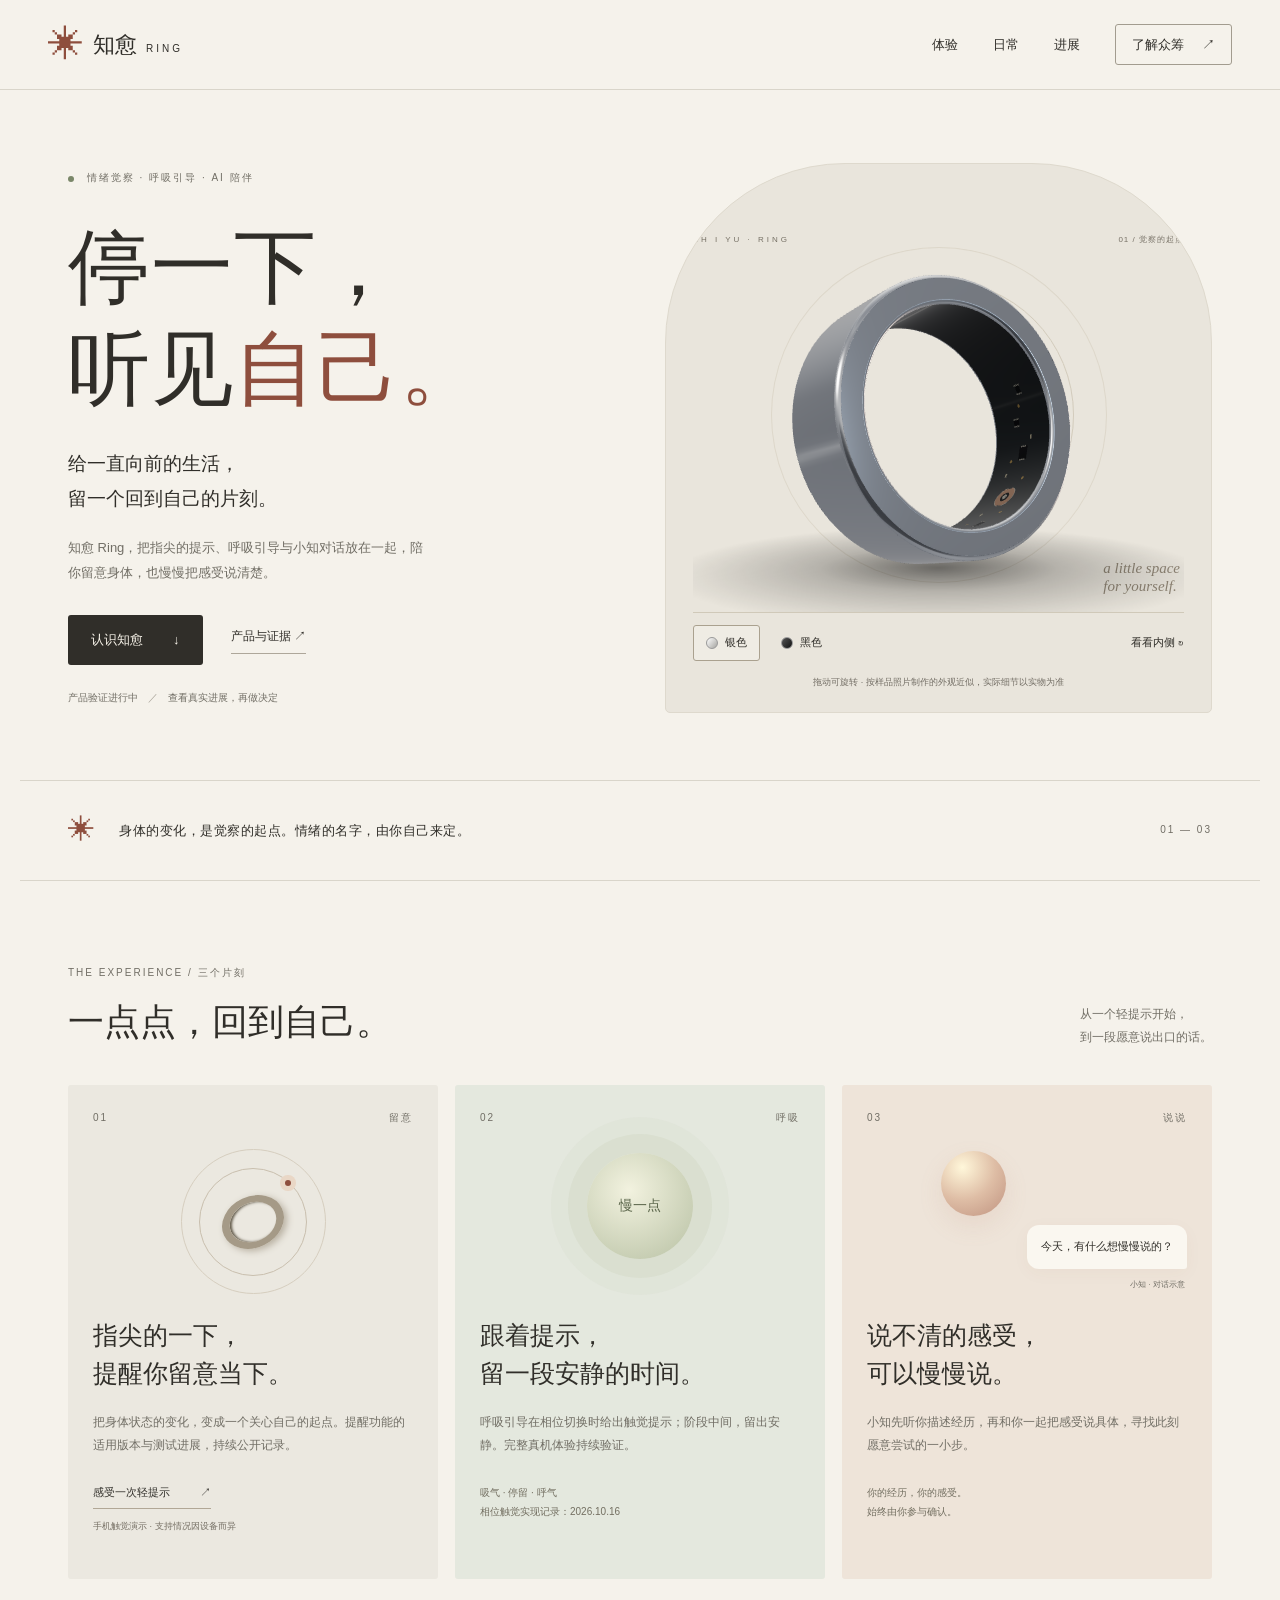
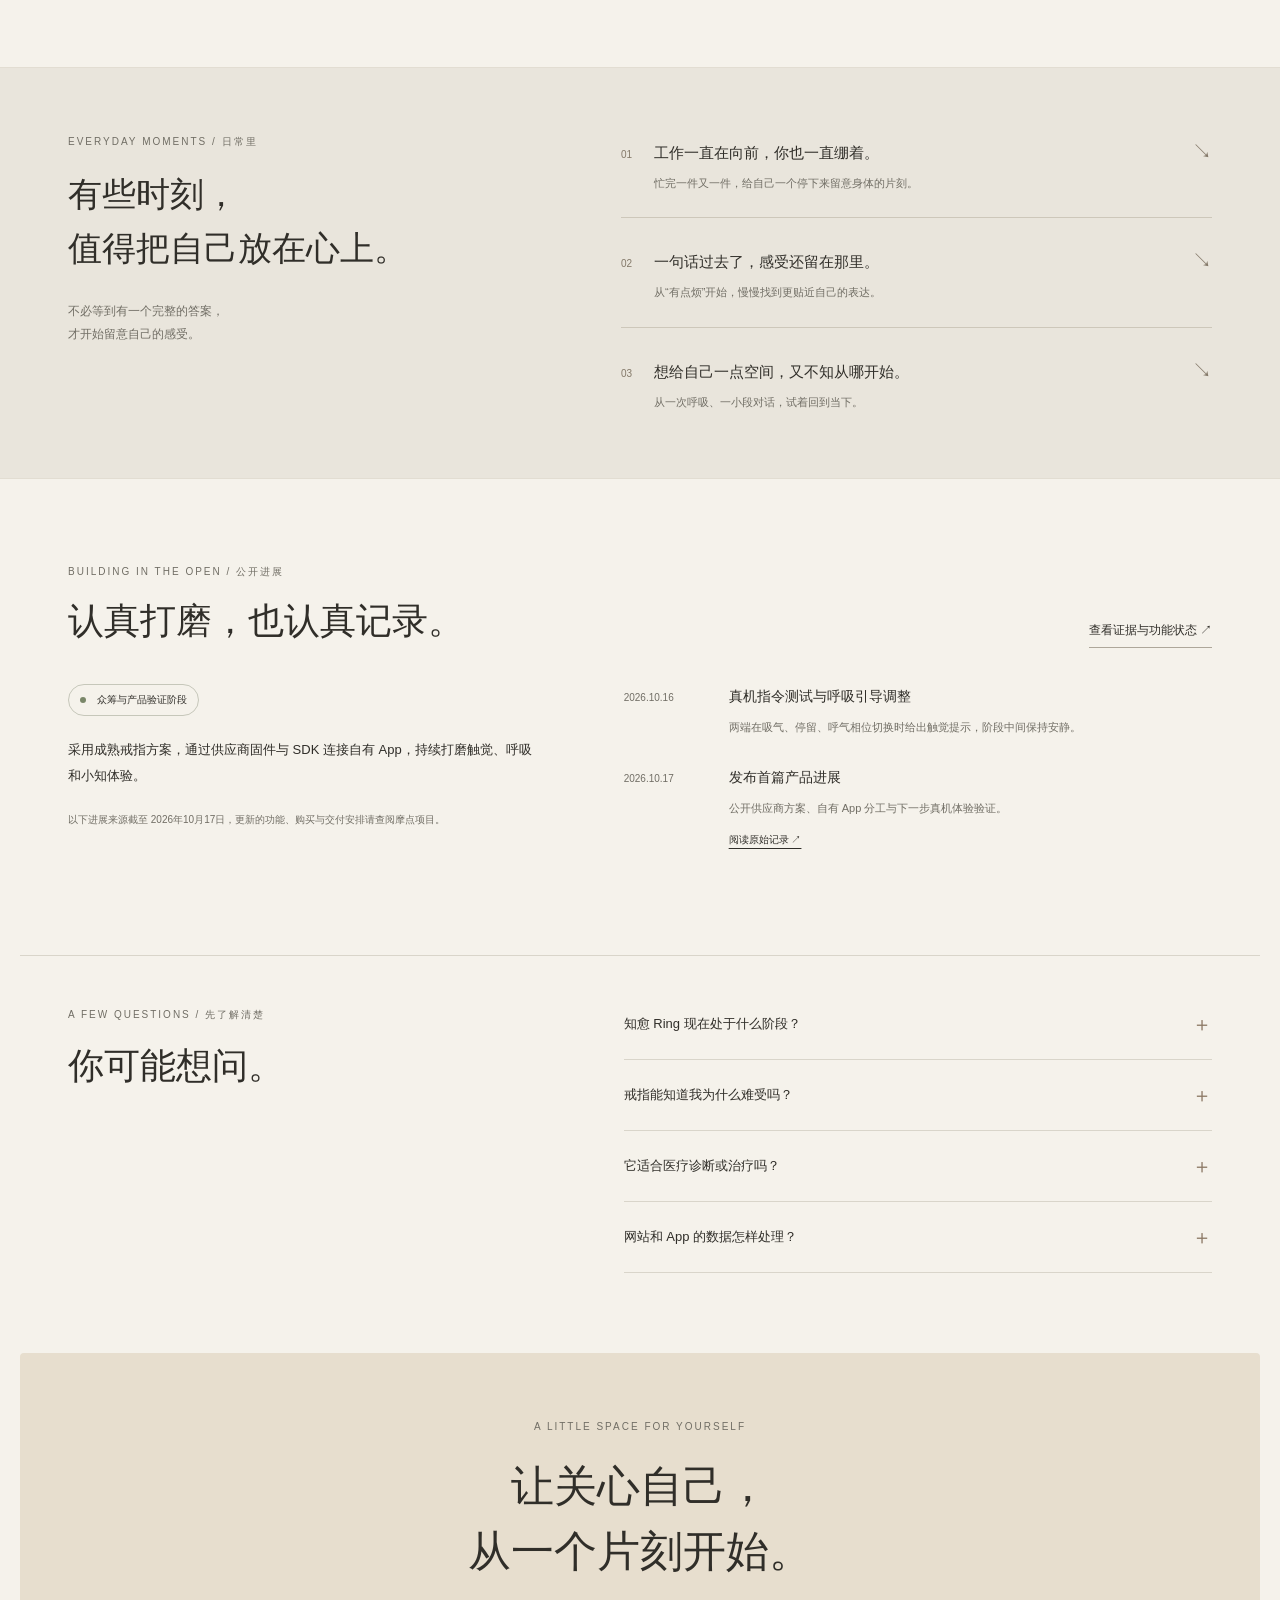
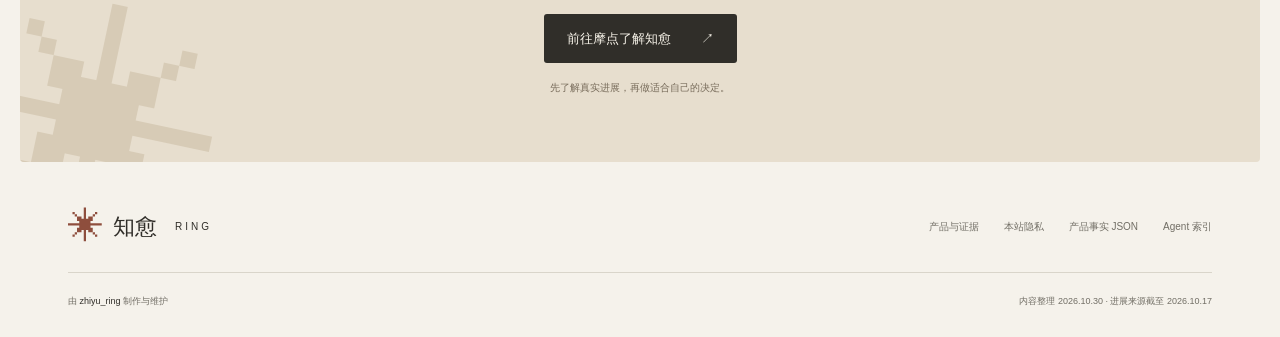
==== index.html @ 9818aca6 "Align ring model with sample photographs" ====
<!doctype html>
<html lang="zh-CN">
<head>
<meta charset="utf-8"><meta name="viewport" content="width=device-width,initial-scale=1,viewport-fit=cover">
<title>知愈 Ring · 停一下，听见自己</title>
<meta name="description" content="知愈 Ring，将指尖触觉、呼吸引导与小知对话放在一起，陪你留意日常感受。了解产品体验、研发进展与公开证据。">
<meta name="author" content="zhiyu_ring"><meta name="robots" content="index,follow">
<link rel="canonical" href="https://zhiyu-ring.netlify.app/">
<meta property="og:title" content="知愈 Ring · 停一下，听见自己"><meta property="og:description" content="给一直向前的生活，留一个回到自己的片刻。"><meta property="og:type" content="website">
<meta name="theme-color" content="#f5f2eb"><link rel="icon" href="favicon.svg" type="image/svg+xml"><link rel="stylesheet" href="site.css">
<script type="importmap">{"imports":{"three":"./vendor/three.module.js"}}</script>
<script type="application/ld+json">{"@context":"https://schema.org","@type":"WebSite","name":"知愈 Ring","url":"https://zhiyu-ring.netlify.app/","inLanguage":"zh-CN","creator":{"@type":"Person","name":"zhiyu_ring"}}</script>
<script src="site.js?v=sample-20261030b" type="module"></script>
</head>
<body>
<a class="skip" href="#main">跳到正文</a>
<header class="site-header"><a class="brand" href="./" aria-label="知愈 Ring 首页"><span class="brand-symbol" aria-hidden="true">✳</span><span>知愈<span class="brand-en">RING</span></span></a>
<nav aria-label="主导航"><a href="#experience">体验</a><a href="#moments">日常</a><a href="#progress">进展</a><a class="nav-cta" href="https://zhongchou.modian.com/item/159790.html" target="_blank" rel="noopener noreferrer">了解众筹 <span aria-hidden="true">↗</span></a></nav></header>
<main id="main">
<section class="hero shell" aria-labelledby="hero-title">
<div class="hero-copy"><p class="eyebrow"><span class="status-dot"></span> 情绪觉察 · 呼吸引导 · AI 陪伴</p>
<h1 id="hero-title">停一下，<br>听见<span class="title-mark">自己。</span></h1>
<p class="hero-lead">给一直向前的生活，<br>留一个回到自己的片刻。</p>
<p class="hero-detail">知愈 Ring，把指尖的提示、呼吸引导与小知对话放在一起，陪你留意身体，也慢慢把感受说清楚。</p>
<div class="actions"><a class="button primary" href="#experience">认识知愈 <span aria-hidden="true">↓</span></a><a class="text-link" href="product-evidence.html">产品与证据 <span aria-hidden="true">↗</span></a></div>
<p class="hero-note">产品验证进行中 <span>／</span> 查看真实进展，再做决定</p></div>
<div class="hero-object"><div class="object-top"><span>ZH I YU · RING</span><span>01 / 觉察的起点</span></div>
<div class="stage"><div class="stage-orbit" aria-hidden="true"></div><canvas id="ringCanvas" aria-label="按样品照片制作的可旋转戒指模型"></canvas><p id="ringFallback" class="ring-fallback">戒指概念模型加载中</p><span class="stage-label">a little space<br>for yourself.</span></div>
<div class="object-controls"><div class="finish-group" role="group" aria-label="模型配色"><button class="finish active" data-finish="silver" aria-pressed="true"><span class="swatch silver"></span>银色</button><button class="finish" data-finish="black" aria-pressed="false"><span class="swatch black"></span>黑色</button></div><button class="inside-button" id="inside">看看内侧 ↻</button></div>
<p class="object-caption">拖动可旋转 · 按样品照片制作的外观近似，实际细节以实物为准</p></div>
</section>
<div class="intro-line shell"><span class="mini-symbol" aria-hidden="true">✳</span><p>身体的变化，是觉察的起点。<br class="mobile-break">情绪的名字，由你自己来定。</p><span class="intro-index">01 — 03</span></div>
<section class="experience shell" id="experience" aria-labelledby="experience-title"><div class="section-heading"><div><p class="eyebrow">THE EXPERIENCE / 三个片刻</p><h2 id="experience-title">一点点，回到自己。</h2></div><p class="section-aside">从一个轻提示开始，<br>到一段愿意说出口的话。</p></div>
<div class="experience-grid">
<article class="experience-card touch-card"><div class="card-top"><span>01</span><span>留意</span></div><div class="touch-visual" aria-hidden="true"><span class="touch-ring"></span><span class="touch-wave w1"></span><span class="touch-wave w2"></span><i></i></div><h3>指尖的一下，<br>提醒你留意当下。</h3><p>把身体状态的变化，变成一个关心自己的起点。提醒功能的适用版本与测试进展，持续公开记录。</p><button class="card-action" id="touchDemo">感受一次轻提示 <span aria-hidden="true">↗</span></button><p class="demo-note" id="touchStatus" aria-live="polite">手机触觉演示 · 支持情况因设备而异</p></article>
<article class="experience-card breathe-card"><div class="card-top"><span>02</span><span>呼吸</span></div><div class="breathe-visual" aria-hidden="true"><div class="breath-circle"><span>慢一点</span></div><span class="breath-axis"></span></div><h3>跟着提示，<br>留一段安静的时间。</h3><p>呼吸引导在相位切换时给出触觉提示；阶段中间，留出安静。完整真机体验持续验证。</p><p class="card-footnote">吸气 · 停留 · 呼气<br>相位触觉实现记录：2026.10.16</p></article>
<article class="experience-card chat-card"><div class="card-top"><span>03</span><span>说说</span></div><div class="chat-visual" aria-label="小知对话示意"><span class="chat-orb" aria-hidden="true"></span><p class="bubble">今天，有什么想慢慢说的？</p><span class="bubble-caption">小知 · 对话示意</span></div><h3>说不清的感受，<br>可以慢慢说。</h3><p>小知先听你描述经历，再和你一起把感受说具体，寻找此刻愿意尝试的一小步。</p><p class="card-footnote">你的经历，你的感受。<br>始终由你参与确认。</p></article>
</div></section>
<section class="moments" id="moments"><div class="shell moments-inner"><div><p class="eyebrow">EVERYDAY MOMENTS / 日常里</p><h2>有些时刻，<br>值得把自己放在心上。</h2><p class="moments-intro">不必等到有一个完整的答案，<br>才开始留意自己的感受。</p></div><div class="moment-list"><article><span>01</span><div><h3>工作一直在向前，你也一直绷着。</h3><p>忙完一件又一件，给自己一个停下来留意身体的片刻。</p></div><span aria-hidden="true">↘</span></article><article><span>02</span><div><h3>一句话过去了，感受还留在那里。</h3><p>从“有点烦”开始，慢慢找到更贴近自己的表达。</p></div><span aria-hidden="true">↘</span></article><article><span>03</span><div><h3>想给自己一点空间，又不知从哪开始。</h3><p>从一次呼吸、一小段对话，试着回到当下。</p></div><span aria-hidden="true">↘</span></article></div></div></section>
<section class="progress shell" id="progress"><div class="section-heading"><div><p class="eyebrow">BUILDING IN THE OPEN / 公开进展</p><h2>认真打磨，也认真记录。</h2></div><a class="text-link" href="product-evidence.html">查看证据与功能状态 ↗</a></div>
<div class="progress-layout"><div class="progress-summary"><span class="progress-pill"><span class="status-dot"></span> 众筹与产品验证阶段</span><p>采用成熟戒指方案，通过供应商固件与 SDK 连接自有 App，持续打磨触觉、呼吸和小知体验。</p><p class="fine-print">以下进展来源截至 2026年10月17日，更新的功能、购买与交付安排请查阅摩点项目。</p></div><div class="timeline"><article><time datetime="2026-10-16">2026.10.16</time><div><h3>真机指令测试与呼吸引导调整</h3><p>两端在吸气、停留、呼气相位切换时给出触觉提示，阶段中间保持安静。</p></div></article><article><time datetime="2026-10-17">2026.10.17</time><div><h3>发布首篇产品进展</h3><p>公开供应商方案、自有 App 分工与下一步真机体验验证。</p><a href="https://www.modian.com/project/update/detail/224347" target="_blank" rel="noopener noreferrer">阅读原始记录 ↗</a></div></article></div></div></section>
<section class="faq shell" aria-labelledby="faq-title"><div><p class="eyebrow">A FEW QUESTIONS / 先了解清楚</p><h2 id="faq-title">你可能想问。</h2></div><div class="faq-list"><details><summary>知愈 Ring 现在处于什么阶段？<span aria-hidden="true">＋</span></summary><p>本页引用的最新公开记录截至2026年10月17日，知愈处于众筹与产品验证阶段。购买前请核对摩点项目最新功能、价格、预计交期和售后条款。</p></details><details><summary>戒指能知道我为什么难受吗？<span aria-hidden="true">＋</span></summary><p>身体变化需要结合活动与个人情境理解。小知围绕你提供的信息梳理感受，情绪的具体含义由你参与确认。</p></details><details><summary>它适合医疗诊断或治疗吗？<span aria-hidden="true">＋</span></summary><p>知愈围绕日常情绪觉察与呼吸引导设计。现有资料尚未建立知愈改善焦虑或治疗心理疾病的产品效果结论。医疗诊断与治疗请寻求专业服务。</p></details><details><summary>网站和 App 的数据怎样处理？<span aria-hidden="true">＋</span></summary><p>本站提供公开资料，不设留资与支付表单，不使用访问统计或广告追踪脚本。App的数据采集、云端处理和删除机制，请以实际服务隐私政策为准。<a href="privacy.html">阅读本站隐私说明 ↗</a></p></details></div></section>
<section class="closing shell"><p class="eyebrow">A LITTLE SPACE FOR YOURSELF</p><h2>让关心自己，<br>从一个片刻开始。</h2><a class="button primary" href="https://zhongchou.modian.com/item/159790.html" target="_blank" rel="noopener noreferrer">前往摩点了解知愈 <span aria-hidden="true">↗</span></a><p>先了解真实进展，再做适合自己的决定。</p><span class="closing-flower" aria-hidden="true">✳</span></section>
</main>
<footer class="site-footer shell"><div class="footer-main"><a class="brand" href="./"><span class="brand-symbol" aria-hidden="true">✳</span>知愈 <span class="brand-en">RING</span></a><nav aria-label="资料导航"><a href="product-evidence.html">产品与证据</a><a href="privacy.html">本站隐私</a><a href="product-facts.json">产品事实 JSON</a><a href="llms.txt">Agent 索引</a></nav></div><div class="footer-bottom"><span>由 <strong>zhiyu_ring</strong> 制作与维护</span><span>内容整理 2026.10.30 · 进展来源截至 2026.10.17</span></div></footer>
</body></html>
---- site.css ----
:root{--paper:#f5f2eb;--ink:#302e29;--muted:#716e65;--accent:#8e4e3d;--line:#d9d5ca;--serif:'Songti SC','Noto Serif SC','STSong',serif;--sans:-apple-system,BlinkMacSystemFont,'PingFang SC','Microsoft YaHei',sans-serif}*{box-sizing:border-box}html{scroll-behavior:smooth;scroll-padding-top:100px}body{margin:0;background:var(--paper);color:var(--ink);font:16px/1.8 var(--sans);-webkit-font-smoothing:antialiased}a{color:inherit;text-decoration:none}button{font:inherit;color:inherit;cursor:pointer}button,a,summary{-webkit-tap-highlight-color:transparent}a:focus-visible,button:focus-visible,summary:focus-visible{outline:2px solid var(--accent);outline-offset:6px}button{border:0}p,h1,h2,h3{margin:0}h1,h2,h3{font-weight:400}h1,h2{font-family:var(--serif)}.shell{max-width:1240px;margin:auto;padding-left:48px;padding-right:48px}.skip{position:absolute;top:-100px;left:12px;background:var(--ink);color:white;padding:10px;z-index:100}.skip:focus{top:10px}.site-header{height:90px;max-width:1440px;margin:auto;padding:0 48px;display:flex;align-items:center;justify-content:space-between;border-bottom:1px solid var(--line)}.brand{display:flex;align-items:center;gap:9px;font-size:22px;font-family:var(--serif);white-space:nowrap}.brand-symbol{font-size:36px;color:var(--accent);font-family:var(--sans);line-height:1}.brand-en{font:10px/1 var(--sans);letter-spacing:3px;margin-left:9px}.site-header nav{display:flex;align-items:center;gap:35px;font-size:13px}.site-header nav>a:not(.nav-cta):hover{color:var(--accent)}.nav-cta{border:1px solid #a29c8f;padding:8px 16px;border-radius:3px}.nav-cta span{margin-left:14px}.hero{display:grid;grid-template-columns:1fr 1fr;gap:50px;padding-top:64px;padding-bottom:58px;min-height:690px;align-items:center}.eyebrow{font-size:10px;letter-spacing:2px;font-weight:500;color:var(--muted)}.status-dot{display:inline-block;width:6px;height:6px;background:#7a8769;border-radius:50%;margin-right:8px;vertical-align:middle}.hero h1{font-size:clamp(58px,6.4vw,86px);line-height:1.24;letter-spacing:1px;margin:30px 0 27px}.title-mark{color:var(--accent)}.hero-lead{font-size:19px;line-height:1.8}.hero-detail{max-width:360px;color:var(--muted);font-size:13px;line-height:1.95;margin-top:19px}.actions{display:flex;align-items:center;gap:28px;margin-top:30px}.button{display:inline-flex;justify-content:center;align-items:center;gap:30px;padding:13px 23px;border-radius:3px;font-size:13px}.primary{background:var(--ink);color:#f7f3e9;transition:background .2s}.primary:hover{background:var(--accent)}.text-link{font-size:12px;border-bottom:1px solid #aea79a;padding-bottom:5px;white-space:nowrap}.hero-note{font-size:10px;color:var(--muted);margin-top:24px}.hero-note span{margin:0 7px;color:#a09b90}.hero-object{background:#e9e5dc;border:1px solid #ded9cd;position:relative;border-radius:180px 180px 5px 5px;padding:39px 27px 22px;min-height:545px;overflow:hidden}.object-top{display:flex;justify-content:space-between;gap:10px;font-size:8px;letter-spacing:1px;color:#777166;margin-top:30px}.object-top span:first-child{letter-spacing:3px}.stage{height:365px;position:relative;isolation:isolate}.stage canvas{width:100%;height:100%;position:relative;z-index:2;touch-action:pan-y;display:block}.stage-orbit{width:270px;height:270px;border:1px solid #d3ccbd;position:absolute;left:50%;top:46%;transform:translate(-50%,-50%);border-radius:50%;box-shadow:0 0 0 32px #e9e5dc,0 0 0 33px #ddd7ca}.stage-label{position:absolute;right:4px;bottom:16px;font:italic 15px/1.25 Georgia,serif;color:#8f8575;z-index:1}.ring-fallback{position:absolute;inset:0;display:grid;place-content:center;font-size:12px;color:var(--muted)}.object-controls{display:flex;align-items:center;justify-content:space-between;padding-top:12px;border-top:1px solid #d0c9b9}.finish-group{display:flex;gap:8px}.finish{display:flex;gap:7px;align-items:center;padding:7px 12px;border:1px solid transparent;border-radius:3px;background:transparent;font-size:11px}.finish.active{border-color:#aaa18f;background:#f5f2eb77}.swatch{width:12px;height:12px;border-radius:50%;border:1px solid #999}.silver{background:linear-gradient(130deg,#fff,#a5a4a0)}.black{background:linear-gradient(130deg,#555,#111)}.inside-button{background:none;font-size:11px;padding:7px 0 7px 8px}.object-caption{margin-top:13px;font-size:9px;color:#736e65;text-align:center}.intro-line{display:flex;align-items:center;gap:24px;padding-top:25px;padding-bottom:25px;border-top:1px solid var(--line);border-bottom:1px solid var(--line)}.mini-symbol{color:var(--accent);font-size:27px}.intro-line p{font-size:13px;letter-spacing:.5px}.intro-index{margin-left:auto;font-size:10px;color:var(--muted);letter-spacing:2px}.mobile-break{display:none}.experience{padding-top:83px;padding-bottom:88px}.section-heading{display:flex;align-items:flex-end;justify-content:space-between;gap:20px;margin-bottom:36px}.section-heading h2,.faq h2{font-size:36px;line-height:1.5;margin-top:13px}.section-aside{font-size:12px;color:var(--muted);line-height:1.9}.experience-grid{display:grid;grid-template-columns:repeat(3,1fr);gap:17px}.experience-card{min-width:0;padding:24px 25px 27px;border-radius:3px;background:#ebe8e0;position:relative}.card-top{display:flex;justify-content:space-between;font-size:10px;letter-spacing:2px;color:var(--muted)}.experience-card h3{font-family:var(--serif);font-size:25px;line-height:1.55;margin-top:7px}.experience-card>p:not(.demo-note):not(.card-footnote){font-size:12px;line-height:1.95;color:var(--muted);margin-top:17px}.touch-visual,.breathe-visual,.chat-visual{height:170px;position:relative;display:grid;place-items:center;margin:10px 0}.touch-ring{height:64px;width:64px;border:8px solid #a59a87;border-radius:50%;transform:rotate(-25deg) scaleY(.8);box-shadow:inset 2px 1px 3px #645c4c,2px 4px 8px #b8b0a1}.touch-wave{position:absolute;width:108px;height:108px;border:1px solid #c9bfae;border-radius:50%}.w2{width:145px;height:145px;border-color:#d6cebf}.touch-visual i{position:absolute;width:6px;height:6px;border-radius:50%;background:var(--accent);right:calc(50% - 38px);top:43px;box-shadow:0 0 0 5px #e9d7c6}.touch-card.is-pulsing .touch-wave{animation:touch-pulse .9s ease-out 2}.touch-card.is-pulsing .w2{animation-delay:.15s}@keyframes touch-pulse{50%{transform:scale(1.15);opacity:.2}}.card-action{background:none;border-bottom:1px solid #b1a796;padding:0 0 5px;margin-top:25px;font-size:11px;display:flex;gap:30px;align-items:center}.demo-note{font-size:9px;color:#756f64;margin-top:10px;min-height:33px;line-height:1.7}.breathe-card{background:#e4e8de}.breath-circle{height:106px;width:106px;border-radius:50%;background:radial-gradient(circle at 40% 35%,#f2f2df,#b8c1a4);display:grid;place-items:center;box-shadow:0 0 0 19px #c9d0b84d,0 0 0 36px #c9d0b826;animation:breathe 10s ease-in-out infinite}.breath-circle span{font:14px var(--serif);color:#596449}@keyframes breathe{50%{transform:scale(1.1)}}.chat-card{background:#eee4d9}.chat-orb{width:65px;height:65px;border-radius:50%;background:radial-gradient(circle at 33% 25%,#fff7da,#debda5 50%,#bf927f);box-shadow:0 10px 25px #b8846d22;position:absolute;top:14px;left:23%}.bubble{position:absolute;bottom:38px;right:0;background:#faf7f0;padding:12px 14px;font-size:11px;border-radius:12px 12px 3px 12px;box-shadow:0 4px 18px #7c57390a}.bubble-caption{position:absolute;bottom:14px;right:2px;font-size:8px;color:var(--muted)}.card-footnote{font-size:10px;color:#736f61;margin-top:25px;line-height:1.9}.moments{background:#e9e5dc;border-top:1px solid #e2ddd2;border-bottom:1px solid #e2ddd2}.moments-inner{display:grid;grid-template-columns:1fr 1.25fr;gap:80px;padding-top:65px;padding-bottom:65px}.moments h2{font-size:34px;line-height:1.6;margin-top:17px}.moments-intro{font-size:12px;color:var(--muted);margin-top:24px;line-height:1.9}.moment-list article{display:flex;gap:22px;align-items:baseline;padding:24px 0;border-bottom:1px solid #cdc7ba}.moment-list article:first-child{padding-top:0}.moment-list article:last-child{border-bottom:0;padding-bottom:0}.moment-list article>span{font-size:10px;color:#847969}.moment-list article>span:last-child{margin-left:auto;font-size:20px}.moment-list h3{font-size:15px}.moment-list p{font-size:11px;color:var(--muted);margin-top:8px}.progress{padding-top:84px;padding-bottom:75px}.progress-layout{display:grid;grid-template-columns:1fr 1.25fr;gap:85px}.progress-pill{font-size:10px;border:1px solid #c6c7ba;padding:6px 11px;display:inline-block;border-radius:30px}.progress-summary>p{font-size:13px;line-height:2;margin-top:21px}.progress-summary .fine-print{font-size:10px;color:var(--muted)}.timeline article{display:grid;grid-template-columns:85px 1fr;gap:20px;padding:0 0 27px}.timeline time{font-size:10px;color:var(--muted);padding-top:5px}.timeline h3{font-size:14px}.timeline p{font-size:11px;line-height:1.9;color:var(--muted);margin-top:8px}.timeline a{font-size:10px;text-decoration:underline;text-underline-offset:5px;display:inline-block;margin-top:12px}.faq{display:grid;grid-template-columns:1fr 1.25fr;gap:85px;padding-top:50px;padding-bottom:80px;border-top:1px solid var(--line)}.faq h2{margin-top:15px}.faq-list details{border-bottom:1px solid var(--line);padding:17px 0}.faq-list details:first-child{padding-top:0}.faq-list summary{font-size:13px;list-style:none;cursor:pointer;display:flex;align-items:center;justify-content:space-between;gap:15px}.faq-list summary::-webkit-details-marker{display:none}.faq-list summary span{font-size:20px;font-weight:300;color:#8b7864}.faq-list details[open] summary span{transform:rotate(45deg)}.faq-list details p{font-size:12px;color:var(--muted);line-height:1.95;margin-top:13px;padding-right:20px}.faq-list details a{text-decoration:underline}.closing{background:#e7dece;text-align:center;padding-top:65px;padding-bottom:65px;position:relative;overflow:hidden;border-radius:4px}.closing h2{font-size:43px;line-height:1.5;margin-top:19px}.closing .button{margin-top:30px}.closing>p:last-of-type{font-size:10px;color:#776b5a;margin-top:16px}.closing-flower{font-size:250px;color:#d7cbb6;position:absolute;left:-45px;bottom:-100px;line-height:1;z-index:0;transform:rotate(12deg);pointer-events:none}.closing>*:not(.closing-flower){position:relative;z-index:1}.site-footer{padding-top:45px;padding-bottom:28px}.footer-main{display:flex;justify-content:space-between;align-items:center;gap:30px;padding-bottom:25px;border-bottom:1px solid var(--line)}.footer-main nav{display:flex;gap:25px;font-size:10px;color:var(--muted)}.footer-bottom{display:flex;justify-content:space-between;gap:20px;font-size:9px;color:var(--muted);padding-top:20px}.footer-bottom strong{font-weight:500;color:var(--ink)}.document{max-width:830px;padding-top:70px;padding-bottom:90px}.document h1{font-size:45px;line-height:1.5;margin-bottom:22px}.document h2{font-size:28px;margin-top:45px;margin-bottom:15px}.document h3{font-size:18px;margin-top:25px;margin-bottom:10px}.document p{font-size:14px;line-height:2;margin-bottom:16px}.document .meta{font-size:11px;color:var(--muted)}.document .lead{font-size:19px}.document a{text-decoration:underline;text-underline-offset:5px}.document nav{font-size:12px;margin:26px 0;padding:15px 0;border-block:1px solid var(--line)}.document article{padding:10px 0;border-bottom:1px solid var(--line)}.document section{scroll-margin-top:30px}
@media(min-width:1500px){.hero{min-height:730px}}
@media(max-width:1000px){.shell{padding-left:30px;padding-right:30px}.site-header{padding:0 30px}.hero{gap:30px}.hero h1{font-size:65px}.hero-object{padding:27px 20px 20px;min-height:510px}.stage{height:345px}.experience-card{padding:20px}.experience-card h3{font-size:23px}.moments-inner,.progress-layout,.faq{gap:40px}.section-aside{font-size:11px}.closing{margin:0 30px}}
@media(max-width:700px){html{scroll-padding-top:25px}.shell{padding-left:22px;padding-right:22px}.site-header{height:74px;padding:0 22px}.site-header nav{gap:20px;font-size:11px}.site-header nav>a:first-child,.site-header nav>a:nth-child(2){display:none}.brand{font-size:20px}.brand-symbol{font-size:30px}.brand-en{font-size:9px;letter-spacing:2px}.nav-cta{padding:6px 10px}.hero{grid-template-columns:1fr;gap:35px;padding-top:38px;padding-bottom:32px}.hero-copy{padding:0 3px}.hero .eyebrow{font-size:9px;letter-spacing:1px}.hero h1{font-size:64px;margin:22px 0}.hero-lead{font-size:17px}.hero-detail{font-size:12px;max-width:340px}.actions{gap:24px;margin-top:25px}.hero-note{font-size:9px;margin-top:20px}.hero-object{min-height:450px;max-width:450px;width:100%;margin:auto;border-radius:160px 160px 5px 5px;padding:25px 21px 18px}.object-top{margin-top:26px;font-size:8px}.stage{height:300px}.stage-orbit{width:220px;height:220px;box-shadow:0 0 0 25px #e9e5dc,0 0 0 26px #ddd7ca}.stage-label{font-size:13px;bottom:20px}.object-caption{font-size:8px}.intro-line{gap:15px;padding-top:20px;padding-bottom:20px}.intro-line p{font-size:11px;line-height:1.9}.mobile-break{display:initial}.intro-index{display:none}.experience{padding-top:48px;padding-bottom:48px}.section-heading{align-items:flex-start;gap:15px;margin-bottom:25px}.section-heading h2,.faq h2{font-size:29px;margin-top:12px}.section-aside{display:none}.experience-grid{grid-template-columns:1fr;gap:15px}.experience-card{padding:24px 26px;min-height:0}.experience-card h3{font-size:27px}.experience-card>p:not(.demo-note):not(.card-footnote){font-size:13px}.touch-visual,.breathe-visual,.chat-visual{height:155px}.chat-orb{left:30%}.bubble{right:8%}.bubble-caption{right:8%}.card-footnote{font-size:11px}.demo-note{min-height:0}.moments-inner{grid-template-columns:1fr;gap:30px;padding-top:42px;padding-bottom:42px}.moments h2{font-size:30px}.moments-intro{margin-top:17px}.moment-list article{padding:21px 0;gap:15px}.moment-list h3{font-size:14px}.moment-list p{font-size:12px}.progress{padding-top:46px;padding-bottom:42px}.progress .section-heading{display:block}.progress .text-link{display:inline-block;margin-top:19px}.progress-layout{grid-template-columns:1fr;gap:30px}.progress-summary>p{font-size:13px}.timeline article{grid-template-columns:78px 1fr;gap:12px}.timeline p{font-size:12px}.faq{grid-template-columns:1fr;gap:25px;padding-top:34px;padding-bottom:45px}.faq-list summary{font-size:13px}.faq-list details p{font-size:12px}.closing{margin:0 15px;padding:45px 20px}.closing h2{font-size:34px}.closing .eyebrow{font-size:8px}.closing-flower{font-size:160px;left:-45px;bottom:-45px}.site-footer{padding-top:35px}.footer-main{align-items:flex-start;flex-direction:column;gap:22px}.footer-main nav{gap:18px;flex-wrap:wrap;font-size:10px}.footer-bottom{flex-direction:column;gap:8px;font-size:9px}.document{padding-top:40px}.document h1{font-size:34px}.document .lead{font-size:17px}.document nav{line-height:2.2}}
@media(prefers-reduced-motion:reduce){html{scroll-behavior:auto}*,*::before,*::after{animation:none!important;transition:none!important}}
[hidden]{display:none!important}.finish:disabled,.inside-button:disabled{opacity:.5;cursor:default}
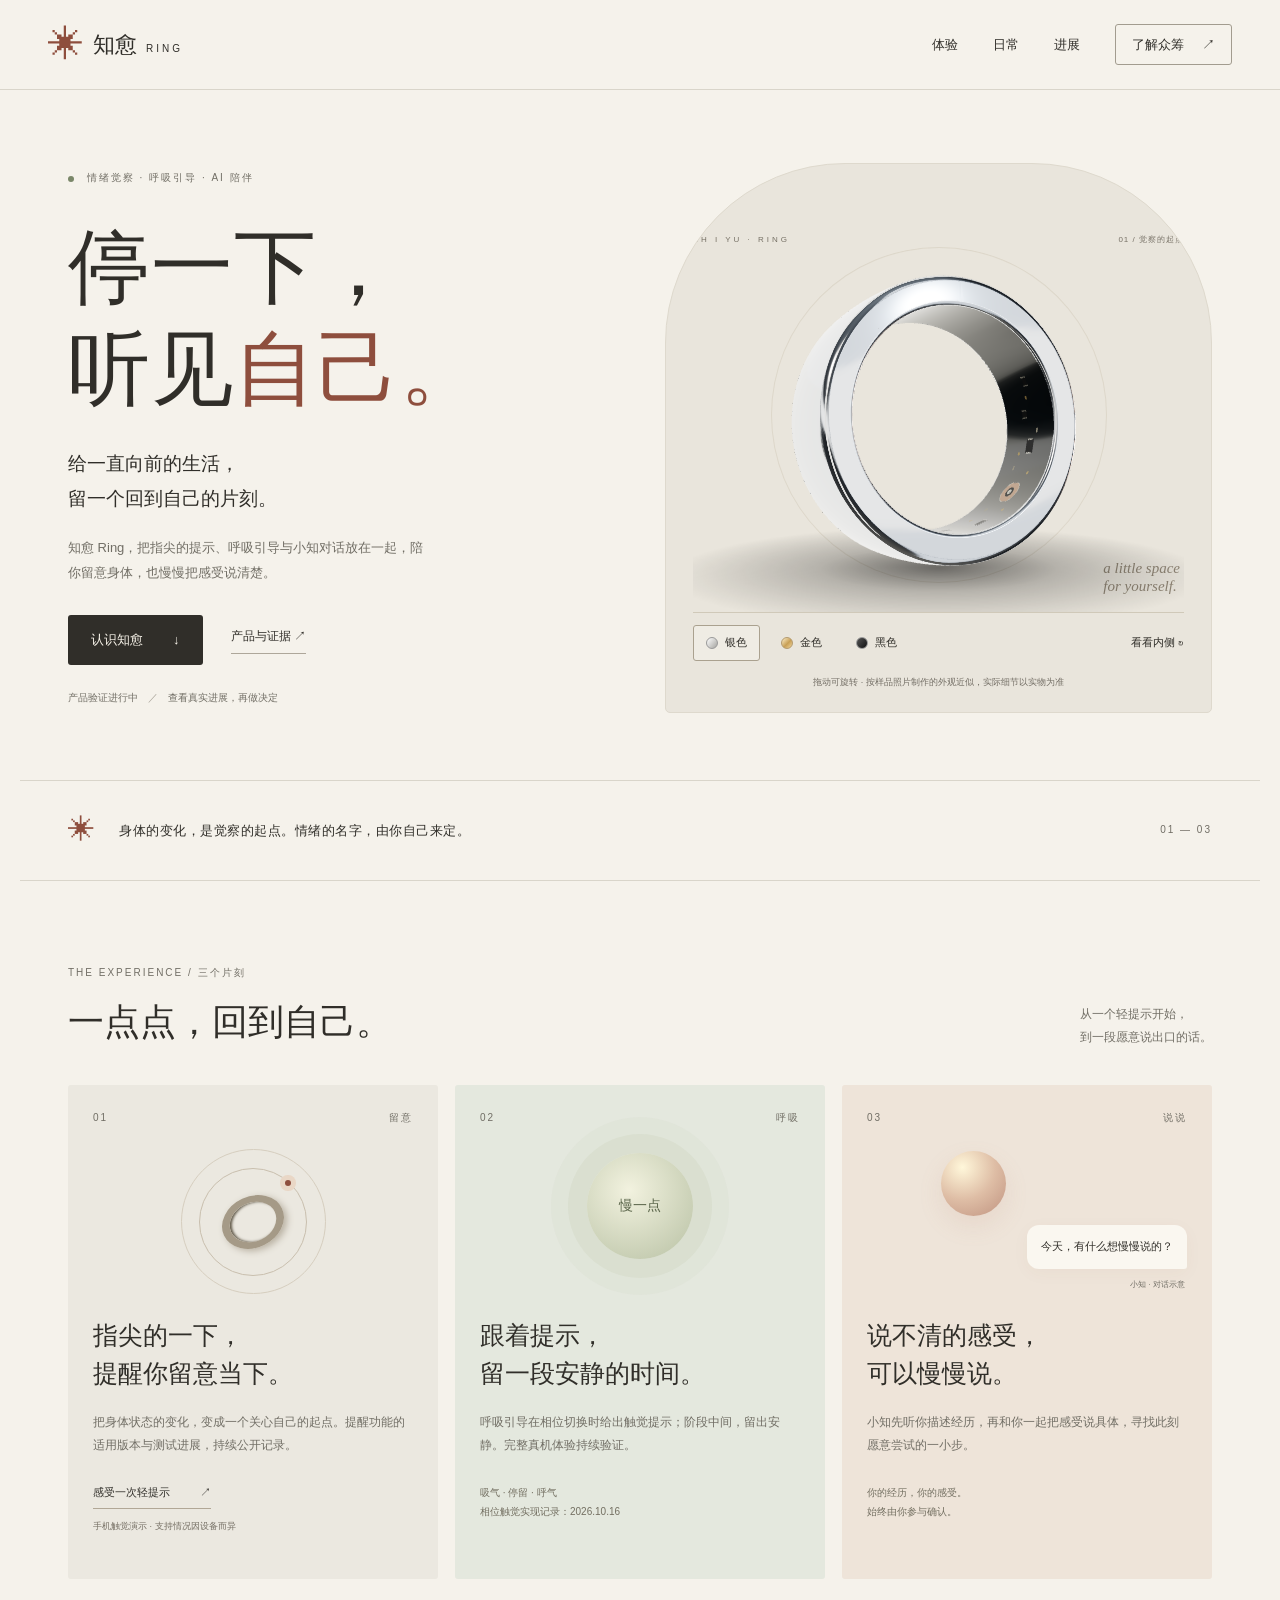
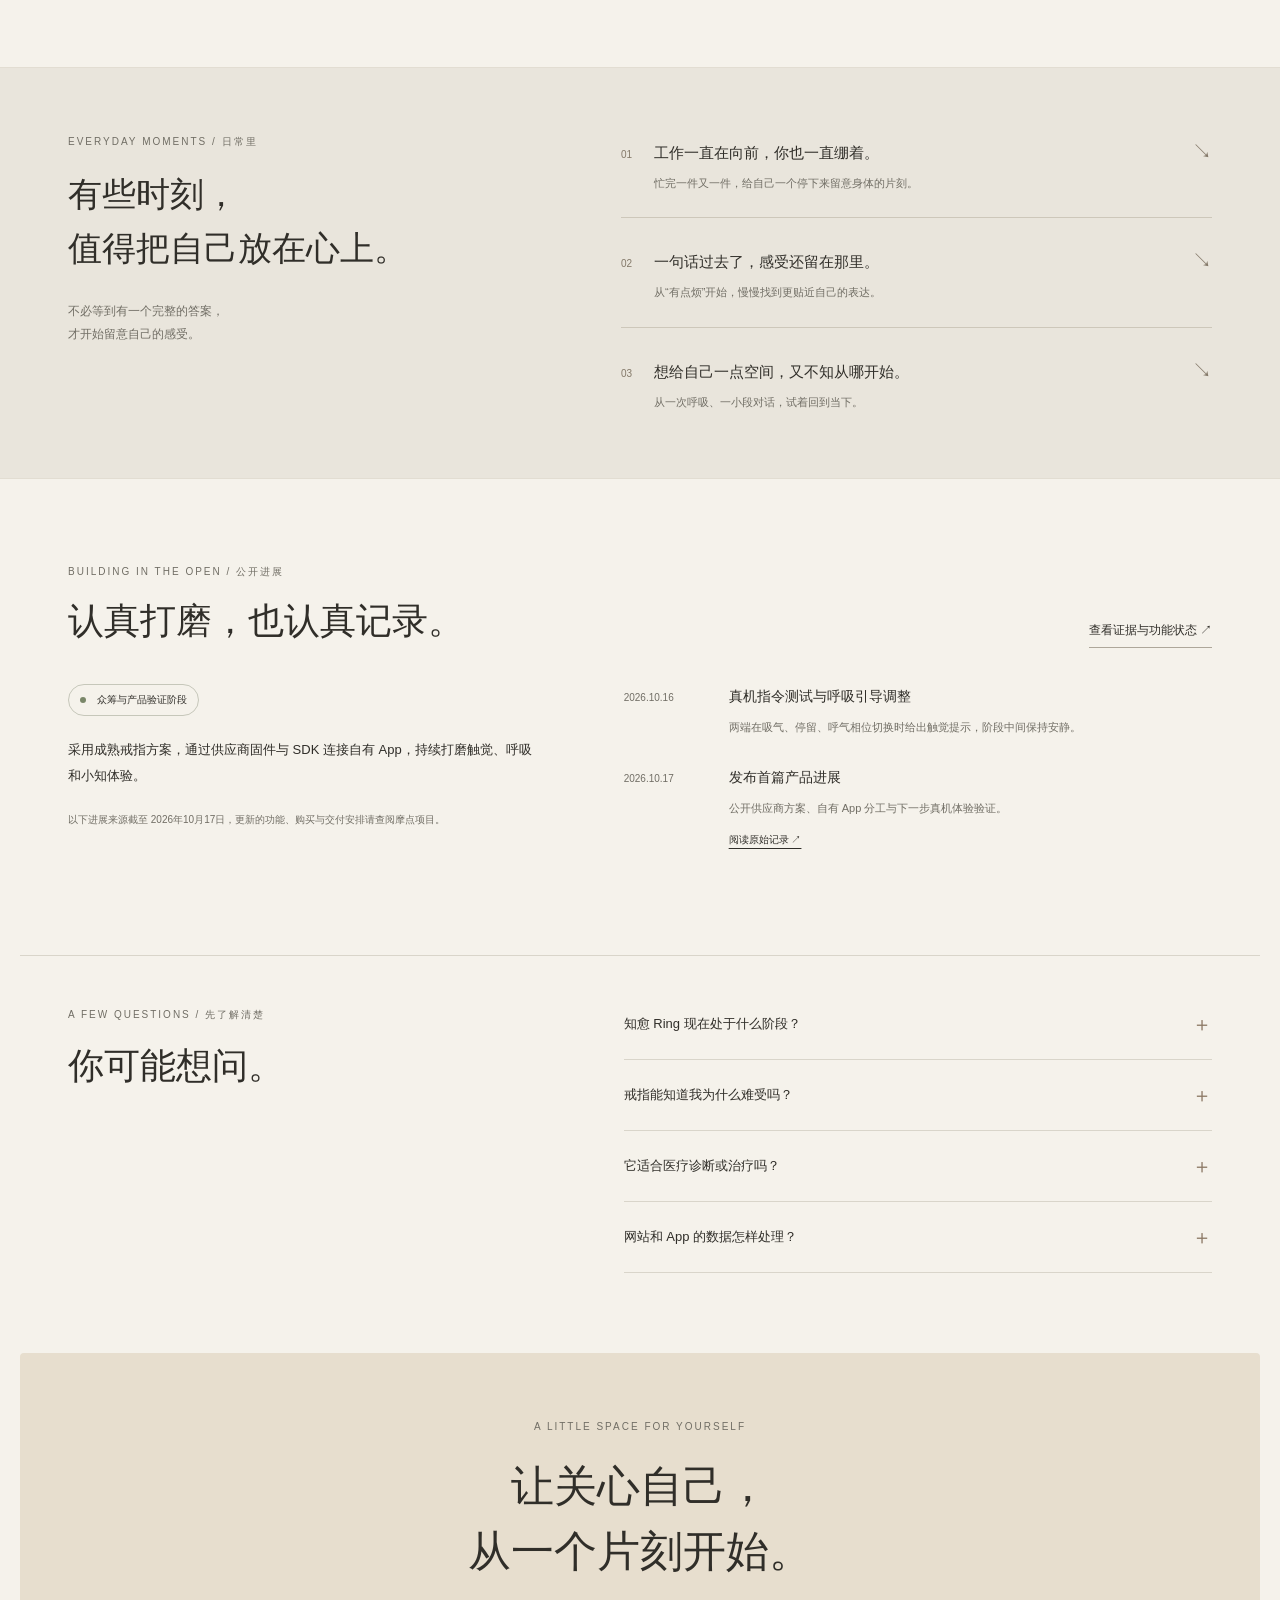
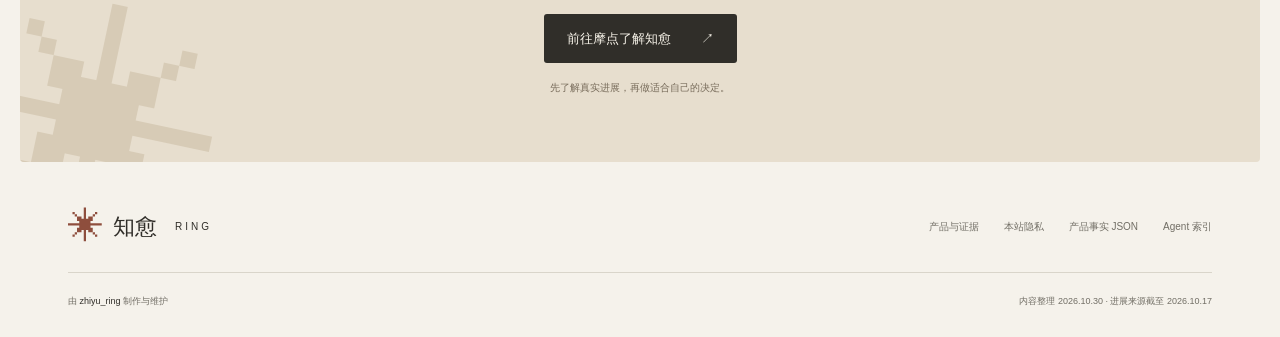
==== commit 245ef288: "Add gold finish and polished product lighting" ====
--- a/index.html
+++ b/index.html
@@ -10,7 +10,7 @@
 <meta name="theme-color" content="#f5f2eb"><link rel="icon" href="favicon.svg" type="image/svg+xml"><link rel="stylesheet" href="site.css">
 <script type="importmap">{"imports":{"three":"./vendor/three.module.js"}}</script>
 <script type="application/ld+json">{"@context":"https://schema.org","@type":"WebSite","name":"知愈 Ring","url":"https://zhiyu-ring.netlify.app/","inLanguage":"zh-CN","creator":{"@type":"Person","name":"zhiyu_ring"}}</script>
-<script src="site.js?v=sample-20261030b" type="module"></script>
+<script src="site.js?v=polished-20261030" type="module"></script>
 </head>
 <body>
 <a class="skip" href="#main">跳到正文</a>
@@ -26,7 +26,7 @@
 <p class="hero-note">产品验证进行中 <span>／</span> 查看真实进展，再做决定</p></div>
 <div class="hero-object"><div class="object-top"><span>ZH I YU · RING</span><span>01 / 觉察的起点</span></div>
 <div class="stage"><div class="stage-orbit" aria-hidden="true"></div><canvas id="ringCanvas" aria-label="按样品照片制作的可旋转戒指模型"></canvas><p id="ringFallback" class="ring-fallback">戒指概念模型加载中</p><span class="stage-label">a little space<br>for yourself.</span></div>
-<div class="object-controls"><div class="finish-group" role="group" aria-label="模型配色"><button class="finish active" data-finish="silver" aria-pressed="true"><span class="swatch silver"></span>银色</button><button class="finish" data-finish="black" aria-pressed="false"><span class="swatch black"></span>黑色</button></div><button class="inside-button" id="inside">看看内侧 ↻</button></div>
+<div class="object-controls"><div class="finish-group" role="group" aria-label="模型配色"><button class="finish active" data-finish="silver" aria-pressed="true"><span class="swatch silver"></span>银色</button><button class="finish" data-finish="gold" aria-pressed="false"><span class="swatch gold"></span>金色</button><button class="finish" data-finish="black" aria-pressed="false"><span class="swatch black"></span>黑色</button></div><button class="inside-button" id="inside">看看内侧 ↻</button></div>
 <p class="object-caption">拖动可旋转 · 按样品照片制作的外观近似，实际细节以实物为准</p></div>
 </section>
 <div class="intro-line shell"><span class="mini-symbol" aria-hidden="true">✳</span><p>身体的变化，是觉察的起点。<br class="mobile-break">情绪的名字，由你自己来定。</p><span class="intro-index">01 — 03</span></div>
--- a/site.css
+++ b/site.css
@@ -4,3 +4,5 @@
 @media(max-width:700px){html{scroll-padding-top:25px}.shell{padding-left:22px;padding-right:22px}.site-header{height:74px;padding:0 22px}.site-header nav{gap:20px;font-size:11px}.site-header nav>a:first-child,.site-header nav>a:nth-child(2){display:none}.brand{font-size:20px}.brand-symbol{font-size:30px}.brand-en{font-size:9px;letter-spacing:2px}.nav-cta{padding:6px 10px}.hero{grid-template-columns:1fr;gap:35px;padding-top:38px;padding-bottom:32px}.hero-copy{padding:0 3px}.hero .eyebrow{font-size:9px;letter-spacing:1px}.hero h1{font-size:64px;margin:22px 0}.hero-lead{font-size:17px}.hero-detail{font-size:12px;max-width:340px}.actions{gap:24px;margin-top:25px}.hero-note{font-size:9px;margin-top:20px}.hero-object{min-height:450px;max-width:450px;width:100%;margin:auto;border-radius:160px 160px 5px 5px;padding:25px 21px 18px}.object-top{margin-top:26px;font-size:8px}.stage{height:300px}.stage-orbit{width:220px;height:220px;box-shadow:0 0 0 25px #e9e5dc,0 0 0 26px #ddd7ca}.stage-label{font-size:13px;bottom:20px}.object-caption{font-size:8px}.intro-line{gap:15px;padding-top:20px;padding-bottom:20px}.intro-line p{font-size:11px;line-height:1.9}.mobile-break{display:initial}.intro-index{display:none}.experience{padding-top:48px;padding-bottom:48px}.section-heading{align-items:flex-start;gap:15px;margin-bottom:25px}.section-heading h2,.faq h2{font-size:29px;margin-top:12px}.section-aside{display:none}.experience-grid{grid-template-columns:1fr;gap:15px}.experience-card{padding:24px 26px;min-height:0}.experience-card h3{font-size:27px}.experience-card>p:not(.demo-note):not(.card-footnote){font-size:13px}.touch-visual,.breathe-visual,.chat-visual{height:155px}.chat-orb{left:30%}.bubble{right:8%}.bubble-caption{right:8%}.card-footnote{font-size:11px}.demo-note{min-height:0}.moments-inner{grid-template-columns:1fr;gap:30px;padding-top:42px;padding-bottom:42px}.moments h2{font-size:30px}.moments-intro{margin-top:17px}.moment-list article{padding:21px 0;gap:15px}.moment-list h3{font-size:14px}.moment-list p{font-size:12px}.progress{padding-top:46px;padding-bottom:42px}.progress .section-heading{display:block}.progress .text-link{display:inline-block;margin-top:19px}.progress-layout{grid-template-columns:1fr;gap:30px}.progress-summary>p{font-size:13px}.timeline article{grid-template-columns:78px 1fr;gap:12px}.timeline p{font-size:12px}.faq{grid-template-columns:1fr;gap:25px;padding-top:34px;padding-bottom:45px}.faq-list summary{font-size:13px}.faq-list details p{font-size:12px}.closing{margin:0 15px;padding:45px 20px}.closing h2{font-size:34px}.closing .eyebrow{font-size:8px}.closing-flower{font-size:160px;left:-45px;bottom:-45px}.site-footer{padding-top:35px}.footer-main{align-items:flex-start;flex-direction:column;gap:22px}.footer-main nav{gap:18px;flex-wrap:wrap;font-size:10px}.footer-bottom{flex-direction:column;gap:8px;font-size:9px}.document{padding-top:40px}.document h1{font-size:34px}.document .lead{font-size:17px}.document nav{line-height:2.2}}
 @media(prefers-reduced-motion:reduce){html{scroll-behavior:auto}*,*::before,*::after{animation:none!important;transition:none!important}}
 [hidden]{display:none!important}.finish:disabled,.inside-button:disabled{opacity:.5;cursor:default}
+
+.swatch.gold{background:linear-gradient(135deg,#fff1cc,#c89f56 55%,#f3d89d);border-color:#b49a6e}.object-controls{flex-wrap:wrap;gap:10px}.inside-button{margin-left:auto}@media(max-width:700px){.finish{padding:6px 9px;font-size:10px}.finish-group{gap:5px}}
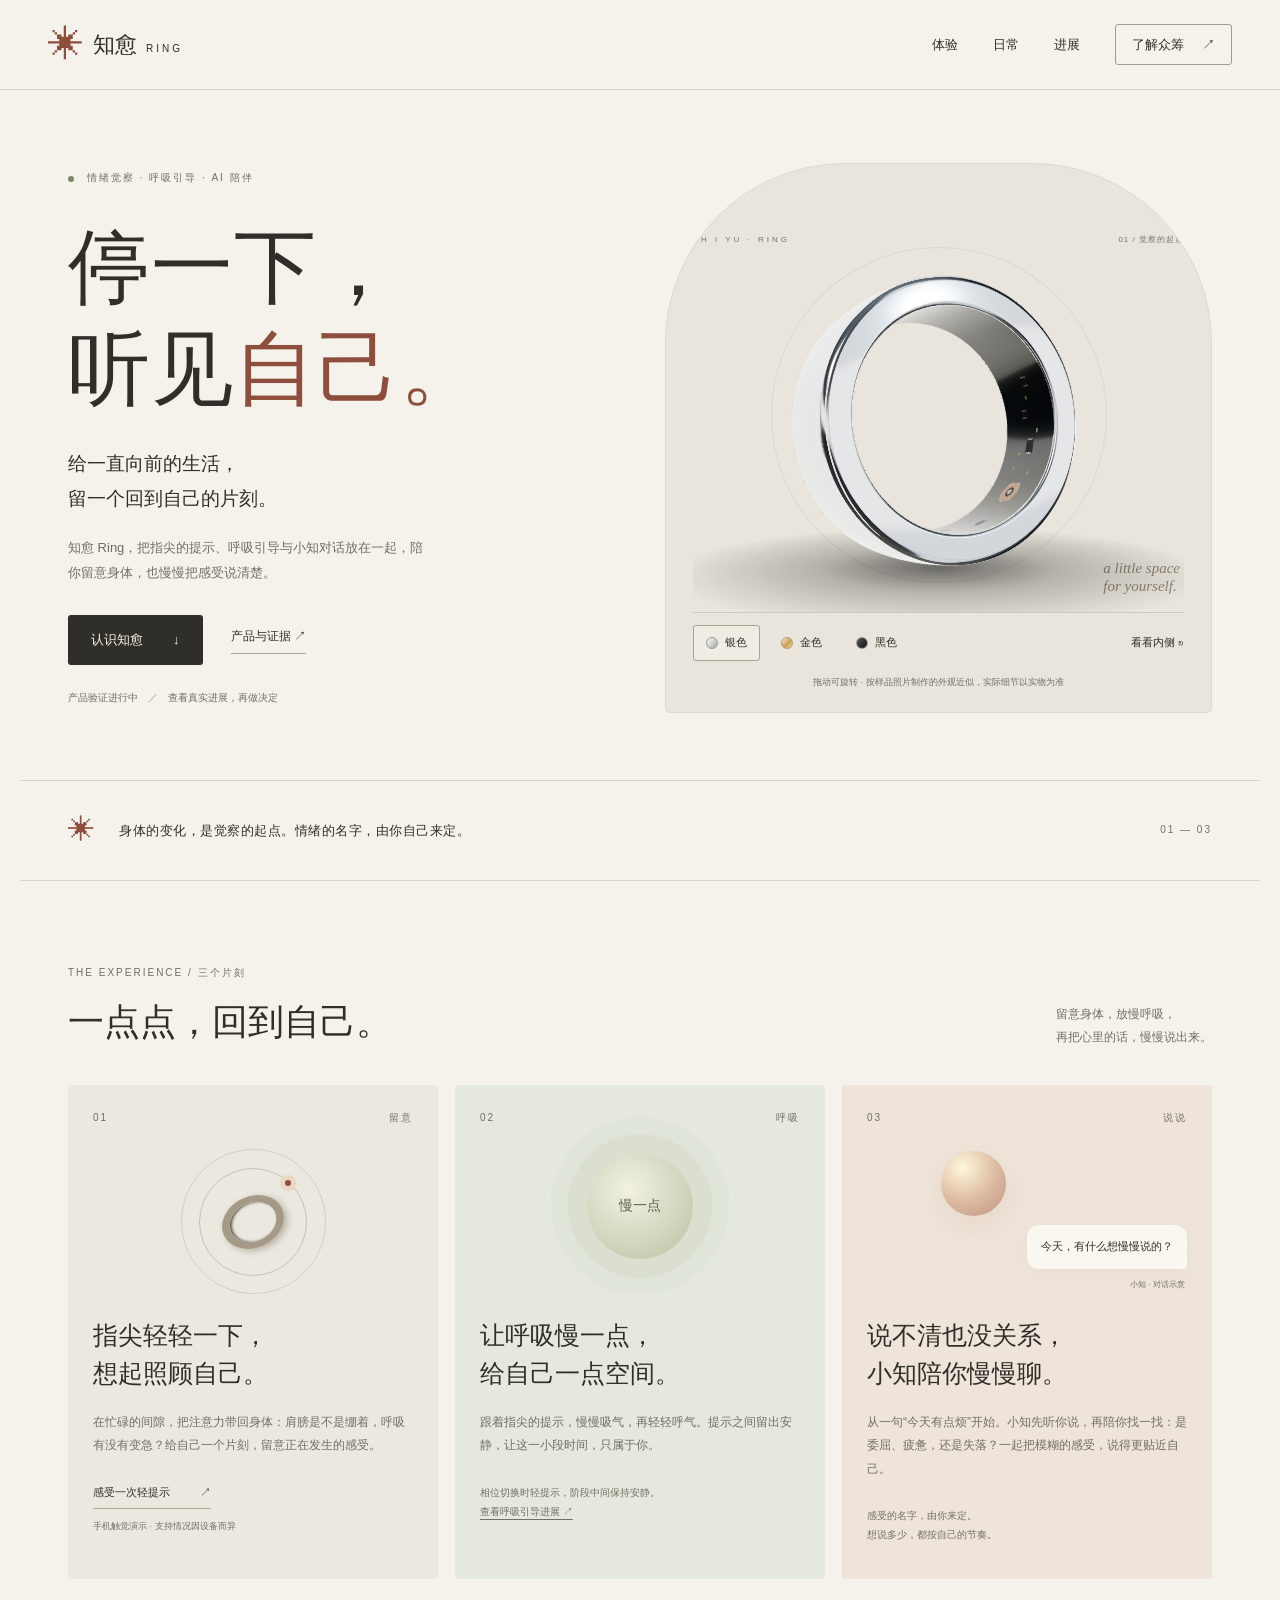
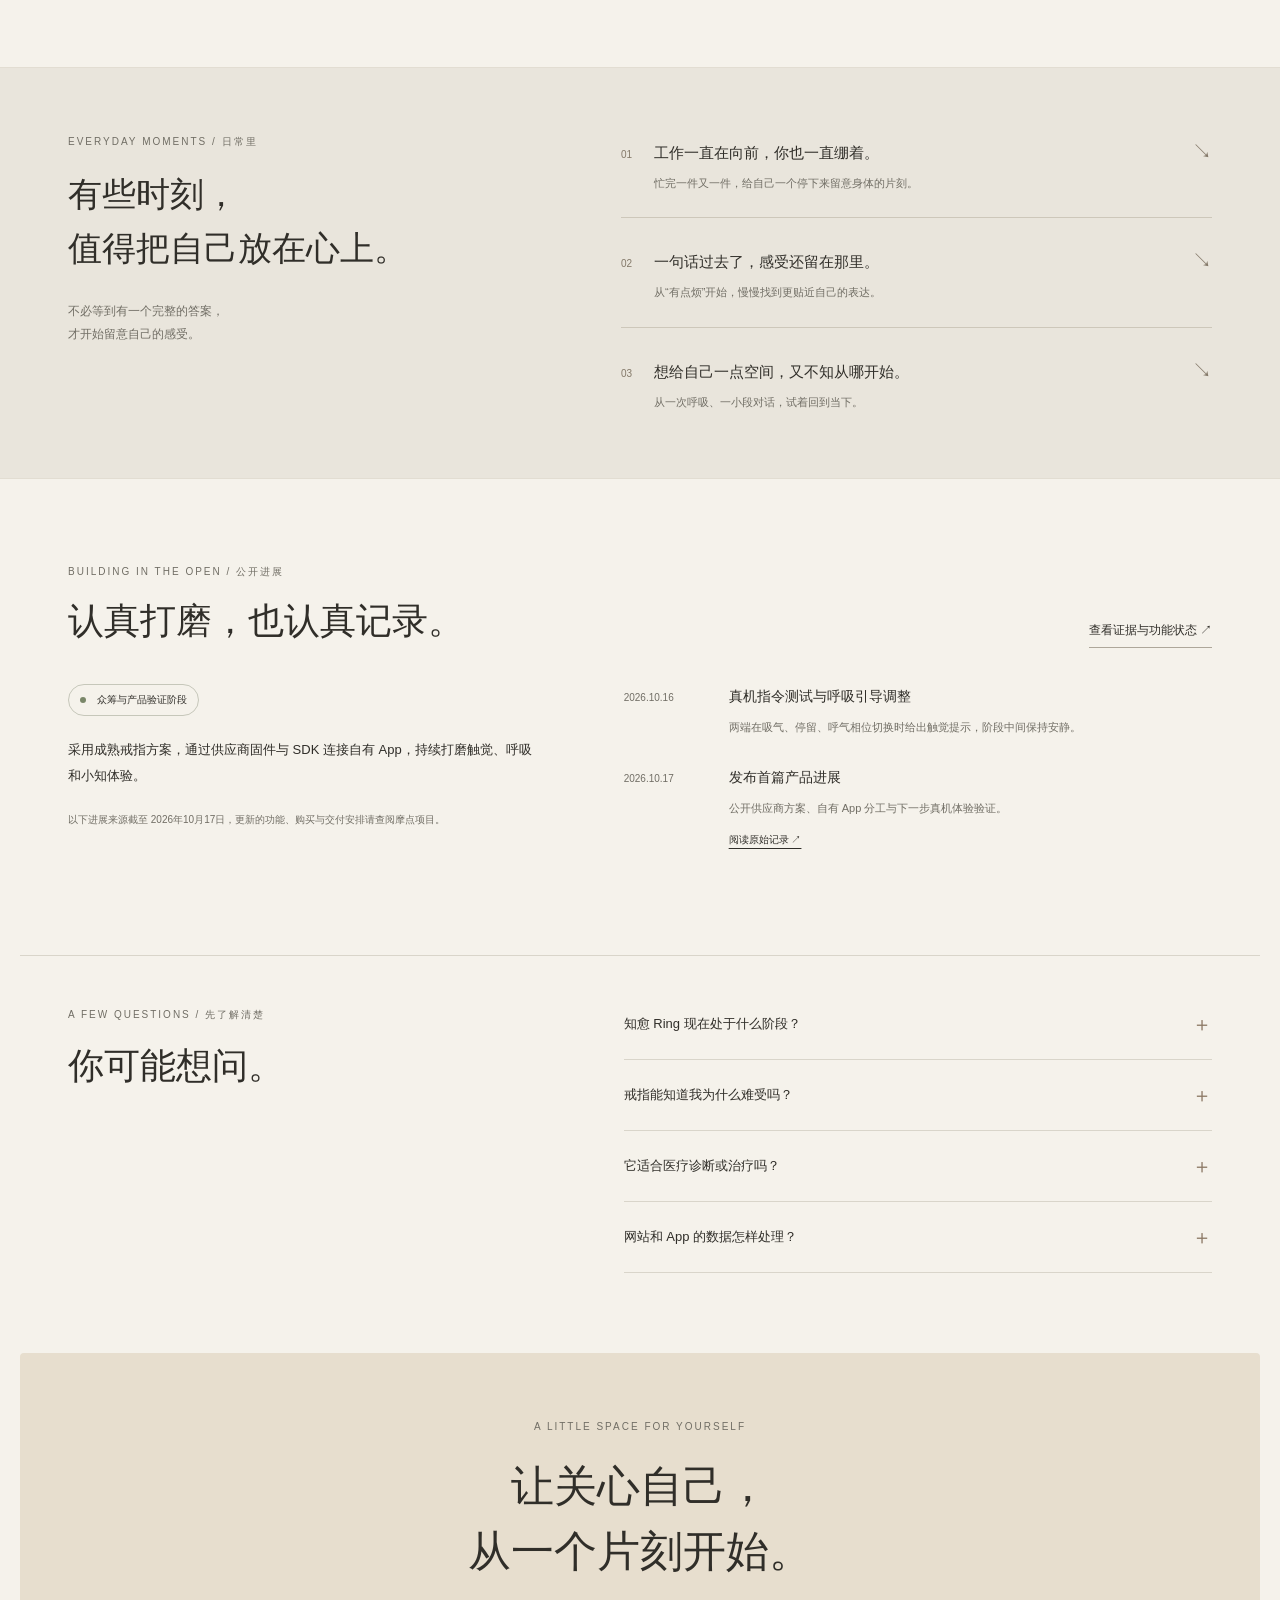
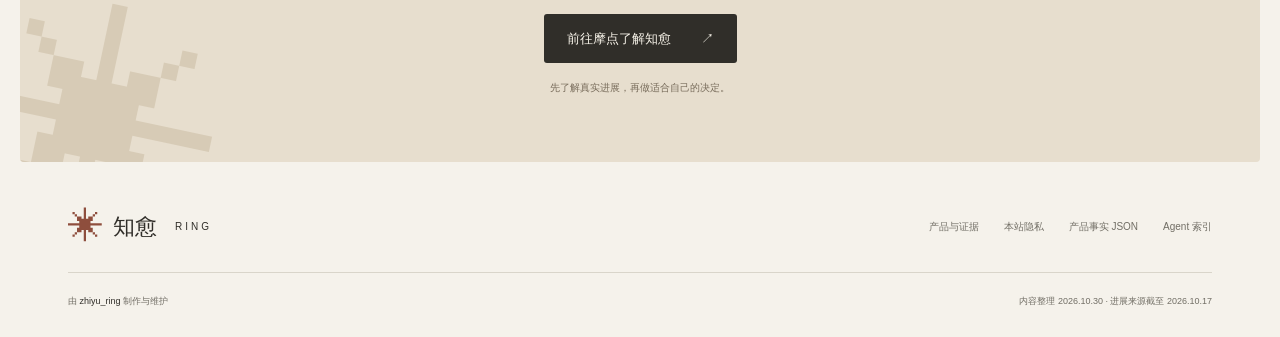
==== commit e642d4f4: "Polish copy for the three everyday moments" ====
--- a/index.html
+++ b/index.html
@@ -30,11 +30,11 @@
 <p class="object-caption">拖动可旋转 · 按样品照片制作的外观近似，实际细节以实物为准</p></div>
 </section>
 <div class="intro-line shell"><span class="mini-symbol" aria-hidden="true">✳</span><p>身体的变化，是觉察的起点。<br class="mobile-break">情绪的名字，由你自己来定。</p><span class="intro-index">01 — 03</span></div>
-<section class="experience shell" id="experience" aria-labelledby="experience-title"><div class="section-heading"><div><p class="eyebrow">THE EXPERIENCE / 三个片刻</p><h2 id="experience-title">一点点，回到自己。</h2></div><p class="section-aside">从一个轻提示开始，<br>到一段愿意说出口的话。</p></div>
+<section class="experience shell" id="experience" aria-labelledby="experience-title"><div class="section-heading"><div><p class="eyebrow">THE EXPERIENCE / 三个片刻</p><h2 id="experience-title">一点点，回到自己。</h2></div><p class="section-aside">留意身体，放慢呼吸，<br>再把心里的话，慢慢说出来。</p></div>
 <div class="experience-grid">
-<article class="experience-card touch-card"><div class="card-top"><span>01</span><span>留意</span></div><div class="touch-visual" aria-hidden="true"><span class="touch-ring"></span><span class="touch-wave w1"></span><span class="touch-wave w2"></span><i></i></div><h3>指尖的一下，<br>提醒你留意当下。</h3><p>把身体状态的变化，变成一个关心自己的起点。提醒功能的适用版本与测试进展，持续公开记录。</p><button class="card-action" id="touchDemo">感受一次轻提示 <span aria-hidden="true">↗</span></button><p class="demo-note" id="touchStatus" aria-live="polite">手机触觉演示 · 支持情况因设备而异</p></article>
-<article class="experience-card breathe-card"><div class="card-top"><span>02</span><span>呼吸</span></div><div class="breathe-visual" aria-hidden="true"><div class="breath-circle"><span>慢一点</span></div><span class="breath-axis"></span></div><h3>跟着提示，<br>留一段安静的时间。</h3><p>呼吸引导在相位切换时给出触觉提示；阶段中间，留出安静。完整真机体验持续验证。</p><p class="card-footnote">吸气 · 停留 · 呼气<br>相位触觉实现记录：2026.10.16</p></article>
-<article class="experience-card chat-card"><div class="card-top"><span>03</span><span>说说</span></div><div class="chat-visual" aria-label="小知对话示意"><span class="chat-orb" aria-hidden="true"></span><p class="bubble">今天，有什么想慢慢说的？</p><span class="bubble-caption">小知 · 对话示意</span></div><h3>说不清的感受，<br>可以慢慢说。</h3><p>小知先听你描述经历，再和你一起把感受说具体，寻找此刻愿意尝试的一小步。</p><p class="card-footnote">你的经历，你的感受。<br>始终由你参与确认。</p></article>
+<article class="experience-card touch-card"><div class="card-top"><span>01</span><span>留意</span></div><div class="touch-visual" aria-hidden="true"><span class="touch-ring"></span><span class="touch-wave w1"></span><span class="touch-wave w2"></span><i></i></div><h3>指尖轻轻一下，<br>想起照顾自己。</h3><p>在忙碌的间隙，把注意力带回身体：肩膀是不是绷着，呼吸有没有变急？给自己一个片刻，留意正在发生的感受。</p><button class="card-action" id="touchDemo">感受一次轻提示 <span aria-hidden="true">↗</span></button><p class="demo-note" id="touchStatus" aria-live="polite">手机触觉演示 · 支持情况因设备而异</p></article>
+<article class="experience-card breathe-card"><div class="card-top"><span>02</span><span>呼吸</span></div><div class="breathe-visual" aria-hidden="true"><div class="breath-circle"><span>慢一点</span></div><span class="breath-axis"></span></div><h3>让呼吸慢一点，<br>给自己一点空间。</h3><p>跟着指尖的提示，慢慢吸气，再轻轻呼气。提示之间留出安静，让这一小段时间，只属于你。</p><p class="card-footnote">相位切换时轻提示，阶段中间保持安静。<br><a href="product-evidence.html#status" style="text-decoration:underline;text-underline-offset:4px">查看呼吸引导进展 ↗</a></p></article>
+<article class="experience-card chat-card"><div class="card-top"><span>03</span><span>说说</span></div><div class="chat-visual" aria-label="小知对话示意"><span class="chat-orb" aria-hidden="true"></span><p class="bubble">今天，有什么想慢慢说的？</p><span class="bubble-caption">小知 · 对话示意</span></div><h3>说不清也没关系，<br>小知陪你慢慢聊。</h3><p>从一句“今天有点烦”开始。小知先听你说，再陪你找一找：是委屈、疲惫，还是失落？一起把模糊的感受，说得更贴近自己。</p><p class="card-footnote">感受的名字，由你来定。<br>想说多少，都按自己的节奏。</p></article>
 </div></section>
 <section class="moments" id="moments"><div class="shell moments-inner"><div><p class="eyebrow">EVERYDAY MOMENTS / 日常里</p><h2>有些时刻，<br>值得把自己放在心上。</h2><p class="moments-intro">不必等到有一个完整的答案，<br>才开始留意自己的感受。</p></div><div class="moment-list"><article><span>01</span><div><h3>工作一直在向前，你也一直绷着。</h3><p>忙完一件又一件，给自己一个停下来留意身体的片刻。</p></div><span aria-hidden="true">↘</span></article><article><span>02</span><div><h3>一句话过去了，感受还留在那里。</h3><p>从“有点烦”开始，慢慢找到更贴近自己的表达。</p></div><span aria-hidden="true">↘</span></article><article><span>03</span><div><h3>想给自己一点空间，又不知从哪开始。</h3><p>从一次呼吸、一小段对话，试着回到当下。</p></div><span aria-hidden="true">↘</span></article></div></div></section>
 <section class="progress shell" id="progress"><div class="section-heading"><div><p class="eyebrow">BUILDING IN THE OPEN / 公开进展</p><h2>认真打磨，也认真记录。</h2></div><a class="text-link" href="product-evidence.html">查看证据与功能状态 ↗</a></div>
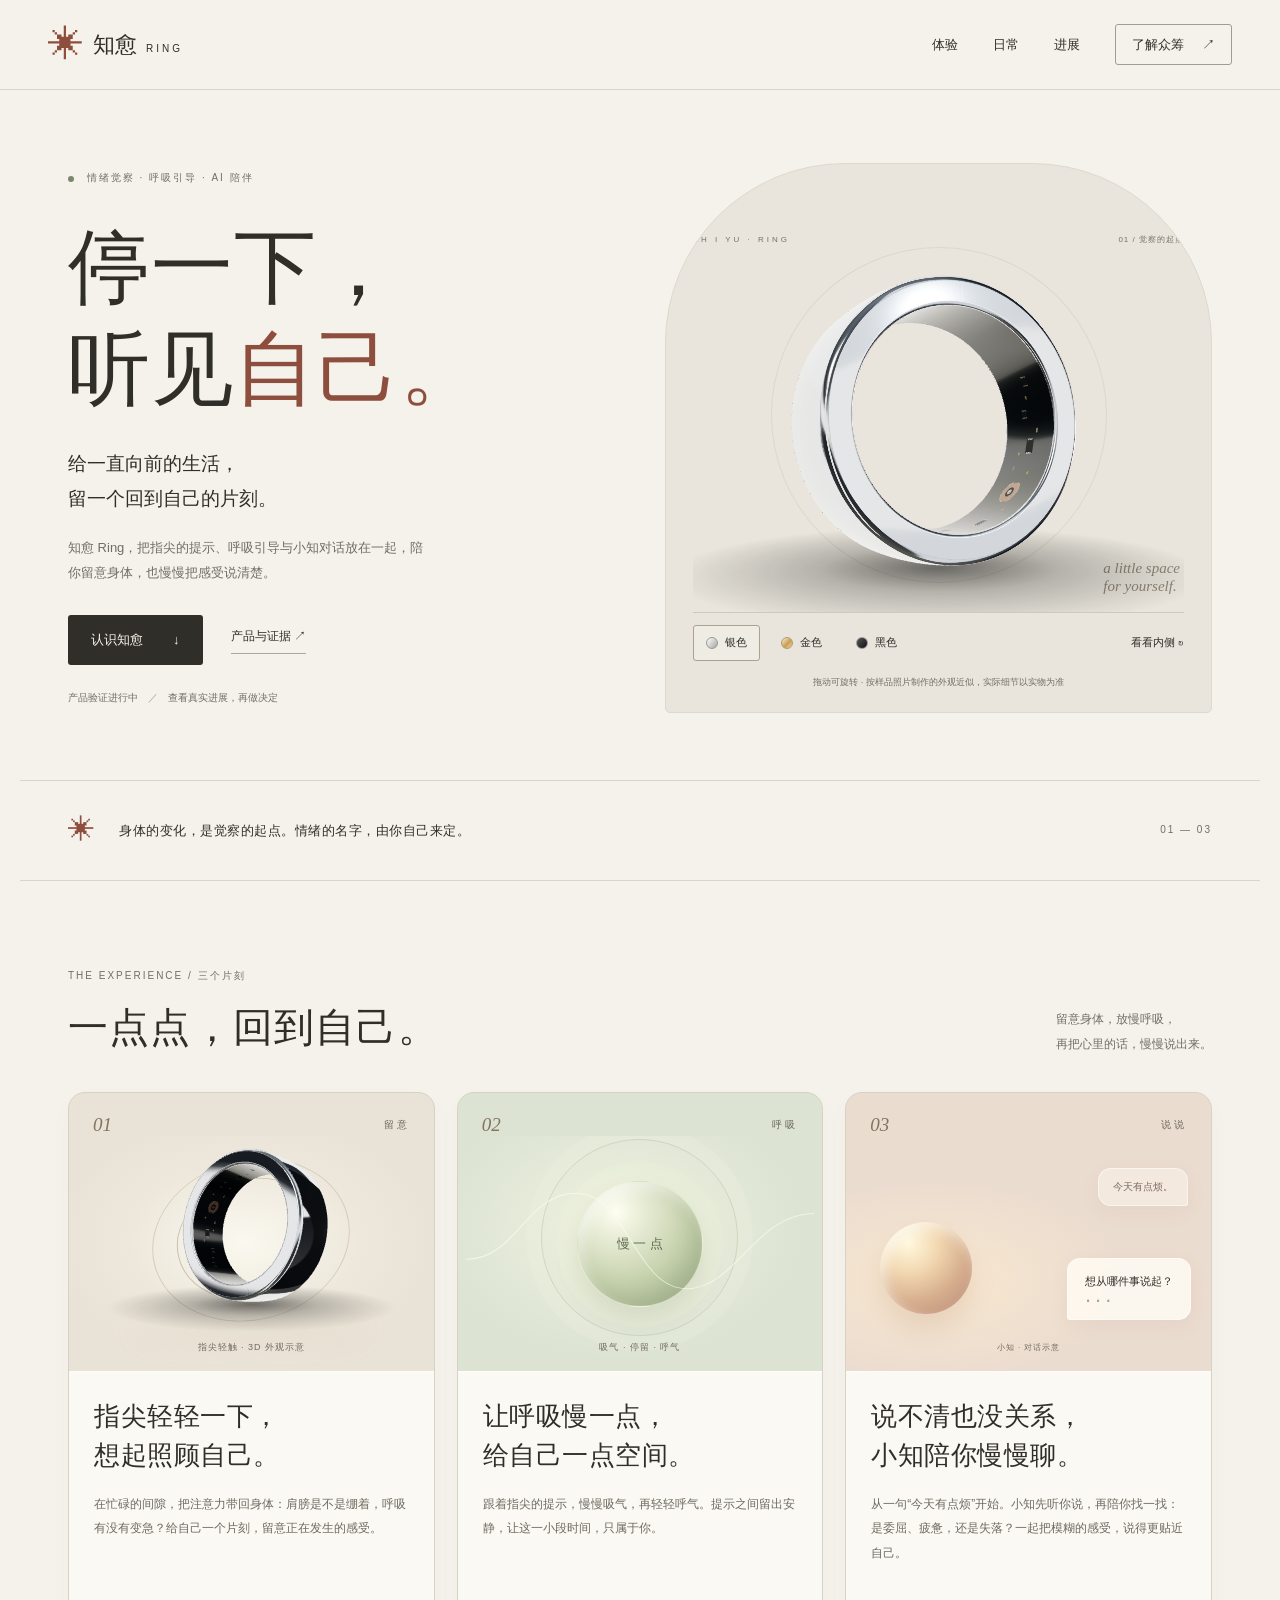
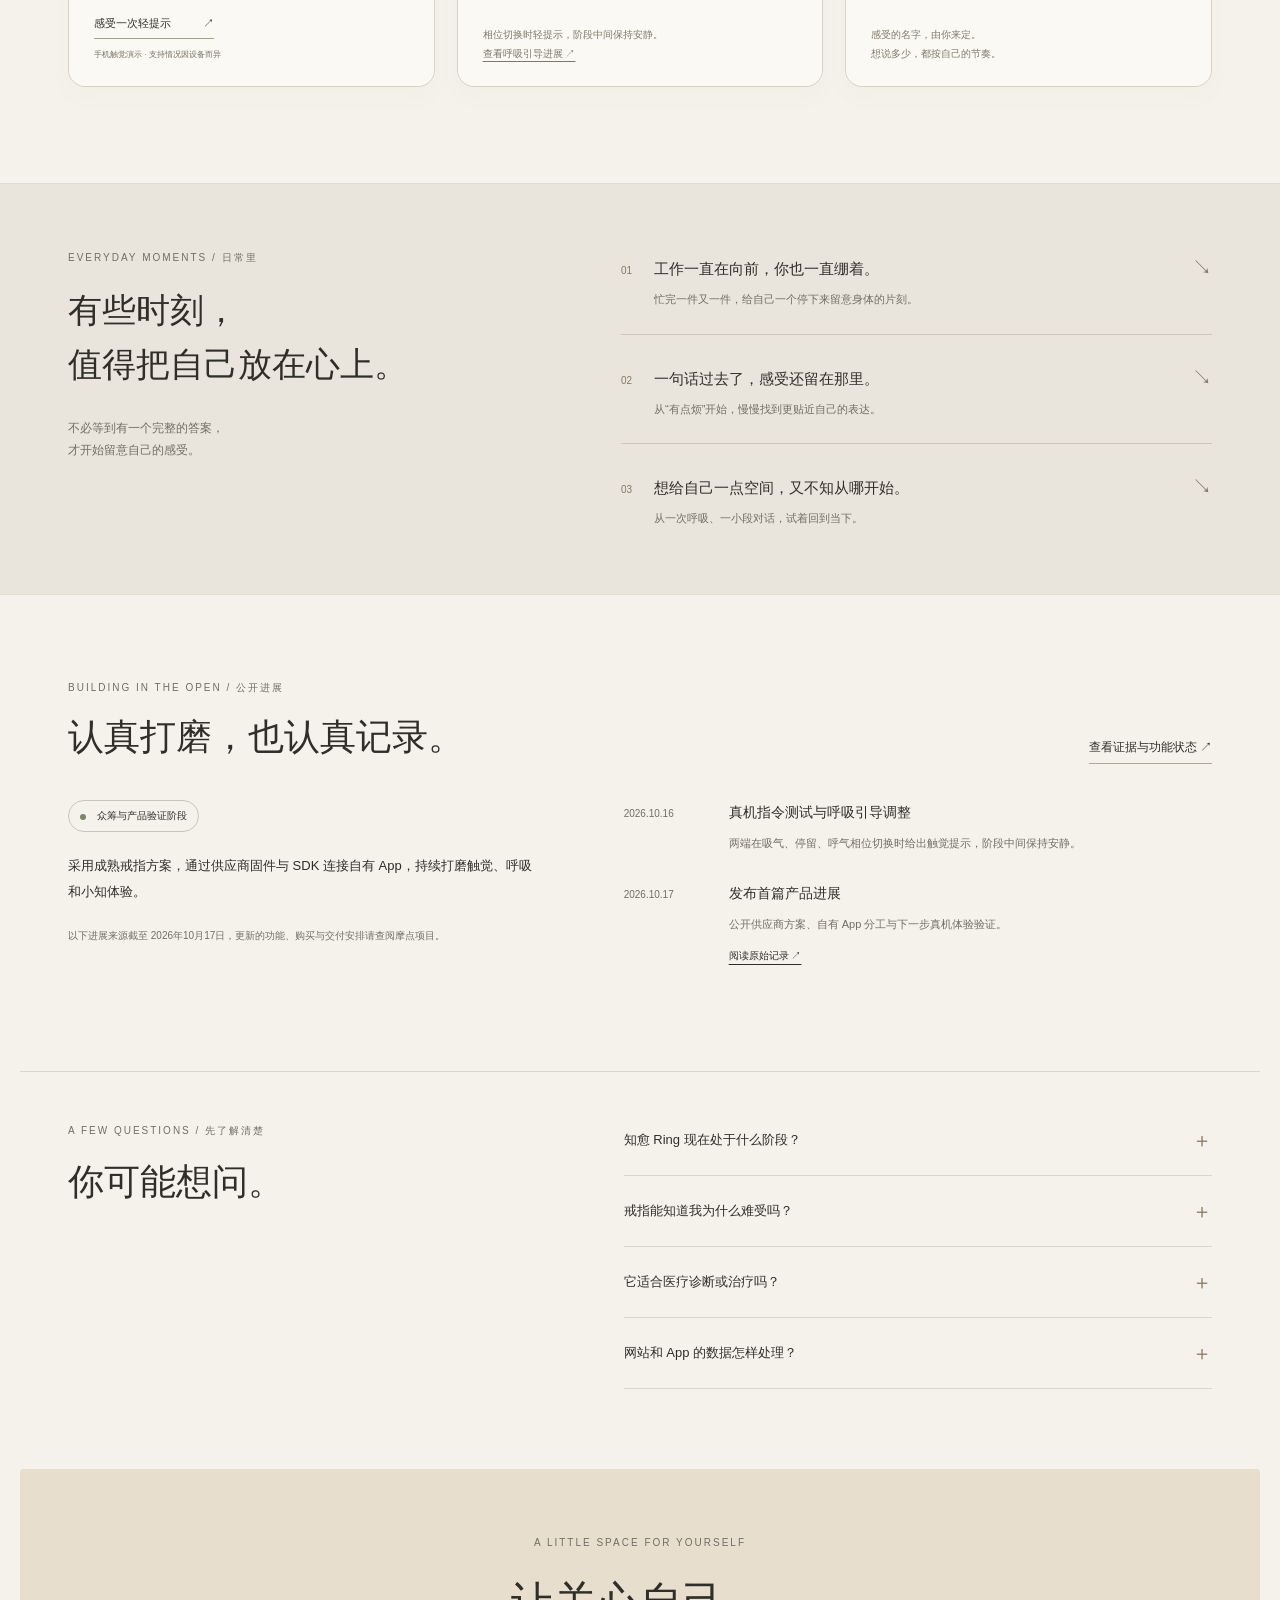
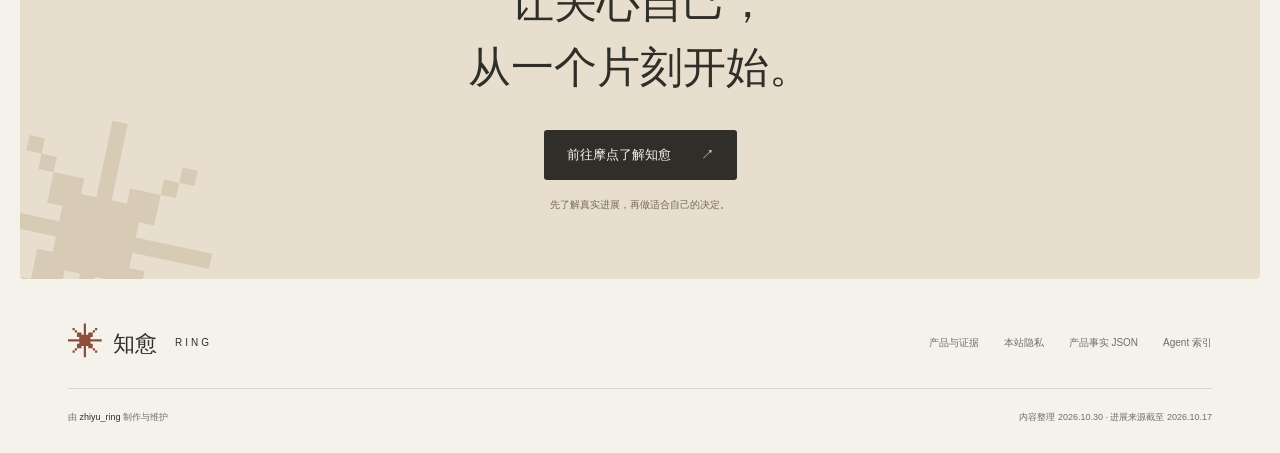
==== commit 76f45e77: "Refine the visual presentation of three everyday moments" ====
--- a/index.html
+++ b/index.html
@@ -10,7 +10,7 @@
 <meta name="theme-color" content="#f5f2eb"><link rel="icon" href="favicon.svg" type="image/svg+xml"><link rel="stylesheet" href="site.css">
 <script type="importmap">{"imports":{"three":"./vendor/three.module.js"}}</script>
 <script type="application/ld+json">{"@context":"https://schema.org","@type":"WebSite","name":"知愈 Ring","url":"https://zhiyu-ring.netlify.app/","inLanguage":"zh-CN","creator":{"@type":"Person","name":"zhiyu_ring"}}</script>
-<script src="site.js?v=polished-20261030" type="module"></script>
+<script src="site.js?v=moments-20261030" type="module"></script>
 </head>
 <body>
 <a class="skip" href="#main">跳到正文</a>
@@ -32,9 +32,9 @@
 <div class="intro-line shell"><span class="mini-symbol" aria-hidden="true">✳</span><p>身体的变化，是觉察的起点。<br class="mobile-break">情绪的名字，由你自己来定。</p><span class="intro-index">01 — 03</span></div>
 <section class="experience shell" id="experience" aria-labelledby="experience-title"><div class="section-heading"><div><p class="eyebrow">THE EXPERIENCE / 三个片刻</p><h2 id="experience-title">一点点，回到自己。</h2></div><p class="section-aside">留意身体，放慢呼吸，<br>再把心里的话，慢慢说出来。</p></div>
 <div class="experience-grid">
-<article class="experience-card touch-card"><div class="card-top"><span>01</span><span>留意</span></div><div class="touch-visual" aria-hidden="true"><span class="touch-ring"></span><span class="touch-wave w1"></span><span class="touch-wave w2"></span><i></i></div><h3>指尖轻轻一下，<br>想起照顾自己。</h3><p>在忙碌的间隙，把注意力带回身体：肩膀是不是绷着，呼吸有没有变急？给自己一个片刻，留意正在发生的感受。</p><button class="card-action" id="touchDemo">感受一次轻提示 <span aria-hidden="true">↗</span></button><p class="demo-note" id="touchStatus" aria-live="polite">手机触觉演示 · 支持情况因设备而异</p></article>
-<article class="experience-card breathe-card"><div class="card-top"><span>02</span><span>呼吸</span></div><div class="breathe-visual" aria-hidden="true"><div class="breath-circle"><span>慢一点</span></div><span class="breath-axis"></span></div><h3>让呼吸慢一点，<br>给自己一点空间。</h3><p>跟着指尖的提示，慢慢吸气，再轻轻呼气。提示之间留出安静，让这一小段时间，只属于你。</p><p class="card-footnote">相位切换时轻提示，阶段中间保持安静。<br><a href="product-evidence.html#status" style="text-decoration:underline;text-underline-offset:4px">查看呼吸引导进展 ↗</a></p></article>
-<article class="experience-card chat-card"><div class="card-top"><span>03</span><span>说说</span></div><div class="chat-visual" aria-label="小知对话示意"><span class="chat-orb" aria-hidden="true"></span><p class="bubble">今天，有什么想慢慢说的？</p><span class="bubble-caption">小知 · 对话示意</span></div><h3>说不清也没关系，<br>小知陪你慢慢聊。</h3><p>从一句“今天有点烦”开始。小知先听你说，再陪你找一找：是委屈、疲惫，还是失落？一起把模糊的感受，说得更贴近自己。</p><p class="card-footnote">感受的名字，由你来定。<br>想说多少，都按自己的节奏。</p></article>
+<article class="experience-card touch-card"><div class="card-top"><span>01</span><span>留意</span></div><div class="touch-visual" aria-hidden="true"><span class="touch-wave w1"></span><span class="touch-wave w2"></span><span class="touch-ring"></span><canvas id="momentRingCanvas"></canvas><span class="visual-caption">指尖轻触 · 3D 外观示意</span></div><div class="moment-copy"><h3>指尖轻轻一下，<br>想起照顾自己。</h3><p>在忙碌的间隙，把注意力带回身体：肩膀是不是绷着，呼吸有没有变急？给自己一个片刻，留意正在发生的感受。</p><button class="card-action" id="touchDemo">感受一次轻提示 <span aria-hidden="true">↗</span></button><p class="demo-note" id="touchStatus" aria-live="polite">手机触觉演示 · 支持情况因设备而异</p></div></article>
+<article class="experience-card breathe-card"><div class="card-top"><span>02</span><span>呼吸</span></div><div class="breathe-visual" aria-hidden="true"><span class="breath-orbit"></span><div class="breath-circle"><span>慢 一 点</span></div><svg class="breath-line" viewBox="0 0 340 120"><path d="M-20 80 C35 80 45 8 100 8 S165 112 220 112 S295 30 360 30"/></svg><span class="visual-caption">吸气 · 停留 · 呼气</span></div><div class="moment-copy"><h3>让呼吸慢一点，<br>给自己一点空间。</h3><p>跟着指尖的提示，慢慢吸气，再轻轻呼气。提示之间留出安静，让这一小段时间，只属于你。</p><p class="card-footnote">相位切换时轻提示，阶段中间保持安静。<br><a href="product-evidence.html#status" style="text-decoration:underline;text-underline-offset:4px">查看呼吸引导进展 ↗</a></p></div></article>
+<article class="experience-card chat-card"><div class="card-top"><span>03</span><span>说说</span></div><div class="chat-visual" aria-label="小知对话示意"><p class="bubble user-bubble">今天有点烦。</p><span class="chat-orb" aria-hidden="true"></span><p class="bubble">想从哪件事说起？<span class="typing-dots" aria-hidden="true">···</span></p><span class="visual-caption">小知 · 对话示意</span></div><div class="moment-copy"><h3>说不清也没关系，<br>小知陪你慢慢聊。</h3><p>从一句“今天有点烦”开始。小知先听你说，再陪你找一找：是委屈、疲惫，还是失落？一起把模糊的感受，说得更贴近自己。</p><p class="card-footnote">感受的名字，由你来定。<br>想说多少，都按自己的节奏。</p></div></article>
 </div></section>
 <section class="moments" id="moments"><div class="shell moments-inner"><div><p class="eyebrow">EVERYDAY MOMENTS / 日常里</p><h2>有些时刻，<br>值得把自己放在心上。</h2><p class="moments-intro">不必等到有一个完整的答案，<br>才开始留意自己的感受。</p></div><div class="moment-list"><article><span>01</span><div><h3>工作一直在向前，你也一直绷着。</h3><p>忙完一件又一件，给自己一个停下来留意身体的片刻。</p></div><span aria-hidden="true">↘</span></article><article><span>02</span><div><h3>一句话过去了，感受还留在那里。</h3><p>从“有点烦”开始，慢慢找到更贴近自己的表达。</p></div><span aria-hidden="true">↘</span></article><article><span>03</span><div><h3>想给自己一点空间，又不知从哪开始。</h3><p>从一次呼吸、一小段对话，试着回到当下。</p></div><span aria-hidden="true">↘</span></article></div></div></section>
 <section class="progress shell" id="progress"><div class="section-heading"><div><p class="eyebrow">BUILDING IN THE OPEN / 公开进展</p><h2>认真打磨，也认真记录。</h2></div><a class="text-link" href="product-evidence.html">查看证据与功能状态 ↗</a></div>
--- a/site.css
+++ b/site.css
@@ -6,3 +6,8 @@
 [hidden]{display:none!important}.finish:disabled,.inside-button:disabled{opacity:.5;cursor:default}
 
 .swatch.gold{background:linear-gradient(135deg,#fff1cc,#c89f56 55%,#f3d89d);border-color:#b49a6e}.object-controls{flex-wrap:wrap;gap:10px}.inside-button{margin-left:auto}@media(max-width:700px){.finish{padding:6px 9px;font-size:10px}.finish-group{gap:5px}}
+
+/* Three everyday moments */
+.experience{padding-top:86px;padding-bottom:96px}.experience .section-heading{margin-bottom:34px}.experience .section-heading h2{font-size:40px;letter-spacing:.03em}.experience .section-aside{font-size:12px;line-height:2.1}.experience-grid{gap:22px;align-items:stretch}.experience-card{padding:0;border:1px solid #d8d1c5;border-radius:17px;overflow:hidden;display:flex;flex-direction:column;box-shadow:0 10px 28px #55432b06}.touch-card{background:#e9e2d6}.breathe-card{background:#dce3d3}.chat-card{background:#ebdcd0}.experience-card .card-top{padding:21px 24px 0;align-items:center;position:relative;z-index:3}.experience-card .card-top span:first-child{font:italic 19px Georgia,serif;letter-spacing:0;color:#82735e}.experience-card .card-top span:last-child{font-size:10px;letter-spacing:3px;color:#686659}.touch-visual,.breathe-visual,.chat-visual{height:235px;margin:0;overflow:hidden;isolation:isolate}.moment-copy{background:#fbf9f3;padding:25px 25px 23px;flex:1;display:flex;flex-direction:column;min-height:300px;border-top:1px solid #fff9}.moment-copy h3{font-size:26px;line-height:1.5;letter-spacing:.02em;margin:0;font-family:var(--serif)}.moment-copy>p:not(.demo-note):not(.card-footnote){font-size:12px;color:#6c6a60;line-height:2.05;margin-top:17px;margin-bottom:23px;min-height:99px}.moment-copy .card-action{margin-top:auto;font-size:11px;gap:32px;padding-bottom:5px;width:fit-content;border-bottom:1px solid #a99e88}.moment-copy .demo-note{font-size:8px;line-height:1.8;margin-top:9px;min-height:0}.moment-copy .card-footnote{margin-top:auto;font-size:10px;line-height:1.9;color:#7c786b}.visual-caption{position:absolute;bottom:15px;left:0;right:0;text-align:center;font-size:9px;letter-spacing:1px;color:#716c5f;z-index:4}.touch-visual{background:radial-gradient(ellipse at 48% 45%,#faf8ef 0,#eee8dc 42%,transparent 72%)}#momentRingCanvas{position:absolute;inset:-8px 0 0;width:100%;height:calc(100% - 12px);z-index:2;display:block;touch-action:pan-y}.moment-ring-ready .touch-ring{display:none}.touch-visual .touch-ring{width:100px;height:128px;border:10px solid #c7c9c7;background:transparent;transform:rotate(-25deg);box-shadow:inset 2px 2px 4px #454c4b,4px 5px 5px #9c958977}.touch-visual .touch-wave{width:150px;height:150px;border-color:#c9c1af;transform:rotate(-15deg) scaleY(.80);left:calc(50% - 75px);top:28px;z-index:0}.touch-visual .w2{width:200px;height:200px;left:calc(50% - 100px);top:4px;border-color:#d5cdbc}.touch-visual:after{content:'';position:absolute;bottom:31px;left:18%;width:64%;height:18px;background:#b4a78b29;filter:blur(13px);border-radius:50%;z-index:0}.breathe-visual{background:radial-gradient(ellipse at 44% 39%,#eff2df 0,#dce3d3 65%)}.breath-orbit{position:absolute;inset:auto;width:197px;height:197px;border:1px solid #adb99d66;border-radius:50%;top:3px;box-shadow:0 0 0 15px #f5f6e422}.breathe-visual .breath-circle{width:126px;height:126px;position:relative;top:-9px;background:radial-gradient(circle at 31% 24%,#fffef0 0,#e6ebd4 23%,#c4d0ab 58%,#9caa8a 100%);border:1px solid #f9fbe48c;box-shadow:inset -7px -9px 20px #7e90633d,inset 5px 7px 12px #fff9,0 13px 22px #6f805626,0 0 0 20px #edf2db40;z-index:2}.breath-circle span{font-size:13px;color:#5d6b4c}.breath-line{position:absolute;top:50px;left:0;width:100%;height:110px;z-index:3;pointer-events:none;overflow:visible}.breath-line path{fill:none;stroke:#fbfff0;stroke-width:1.1;opacity:.65}.chat-visual{background:radial-gradient(ellipse at 24% 61%,#f8e8cf 0,transparent 49%)}.chat-visual .chat-orb{width:92px;height:92px;left:34px;top:86px;background:radial-gradient(circle at 31% 23%,#fff8dd 0,#f2d8b1 31%,#d6ae8d 62%,#b98777 100%);box-shadow:inset 5px 7px 13px #fff9,0 15px 24px #ac795029;z-index:1}.chat-visual .bubble{font-size:11px;right:20px;bottom:51px;padding:13px 17px;background:#fffcf4d9;backdrop-filter:blur(6px);border:1px solid #fff8;border-radius:13px 13px 13px 3px;box-shadow:0 6px 20px #805a4210;max-width:70%;line-height:1.8;z-index:2}.chat-visual .user-bubble{top:32px;bottom:auto;right:23px;border-radius:13px 13px 3px 13px;background:#f6eee5bd;color:#7d6a5d;font-size:10px;padding:9px 14px}.typing-dots{display:block;font-size:22px;letter-spacing:4px;line-height:12px;color:#bba183;margin-top:2px}.chat-visual .visual-caption{font-size:8px}
+@media(max-width:1000px) and (min-width:701px){.experience-grid{gap:14px}.moment-copy{padding:22px 19px}.moment-copy h3{font-size:23px}.experience-card .card-top{padding-left:19px;padding-right:19px}.chat-visual .chat-orb{left:17px;width:78px;height:78px}.chat-visual .bubble{right:12px;padding:11px 12px;font-size:10px}.moment-copy>p:not(.demo-note):not(.card-footnote){min-height:125px}}
+@media(max-width:700px){.experience{padding-top:45px;padding-bottom:50px}.experience .section-heading{margin-bottom:25px}.experience .section-heading h2{font-size:31px}.experience-grid{gap:22px}.experience-card{border-radius:16px}.experience-card .card-top{padding:22px 25px 0}.touch-visual,.breathe-visual,.chat-visual{height:240px}.moment-copy{padding:25px 25px 24px;min-height:0}.moment-copy h3{font-size:28px}.moment-copy>p:not(.demo-note):not(.card-footnote){font-size:13px;min-height:0;margin-top:17px;margin-bottom:25px}.moment-copy .card-action,.moment-copy .card-footnote{margin-top:0}.moment-copy .card-footnote{font-size:11px}.moment-copy .demo-note{font-size:9px}.chat-visual .chat-orb{left:calc(50% - 110px);top:87px;width:94px;height:94px}.chat-visual .bubble{right:calc(50% - 135px)}.chat-visual .user-bubble{right:calc(50% - 130px)}}
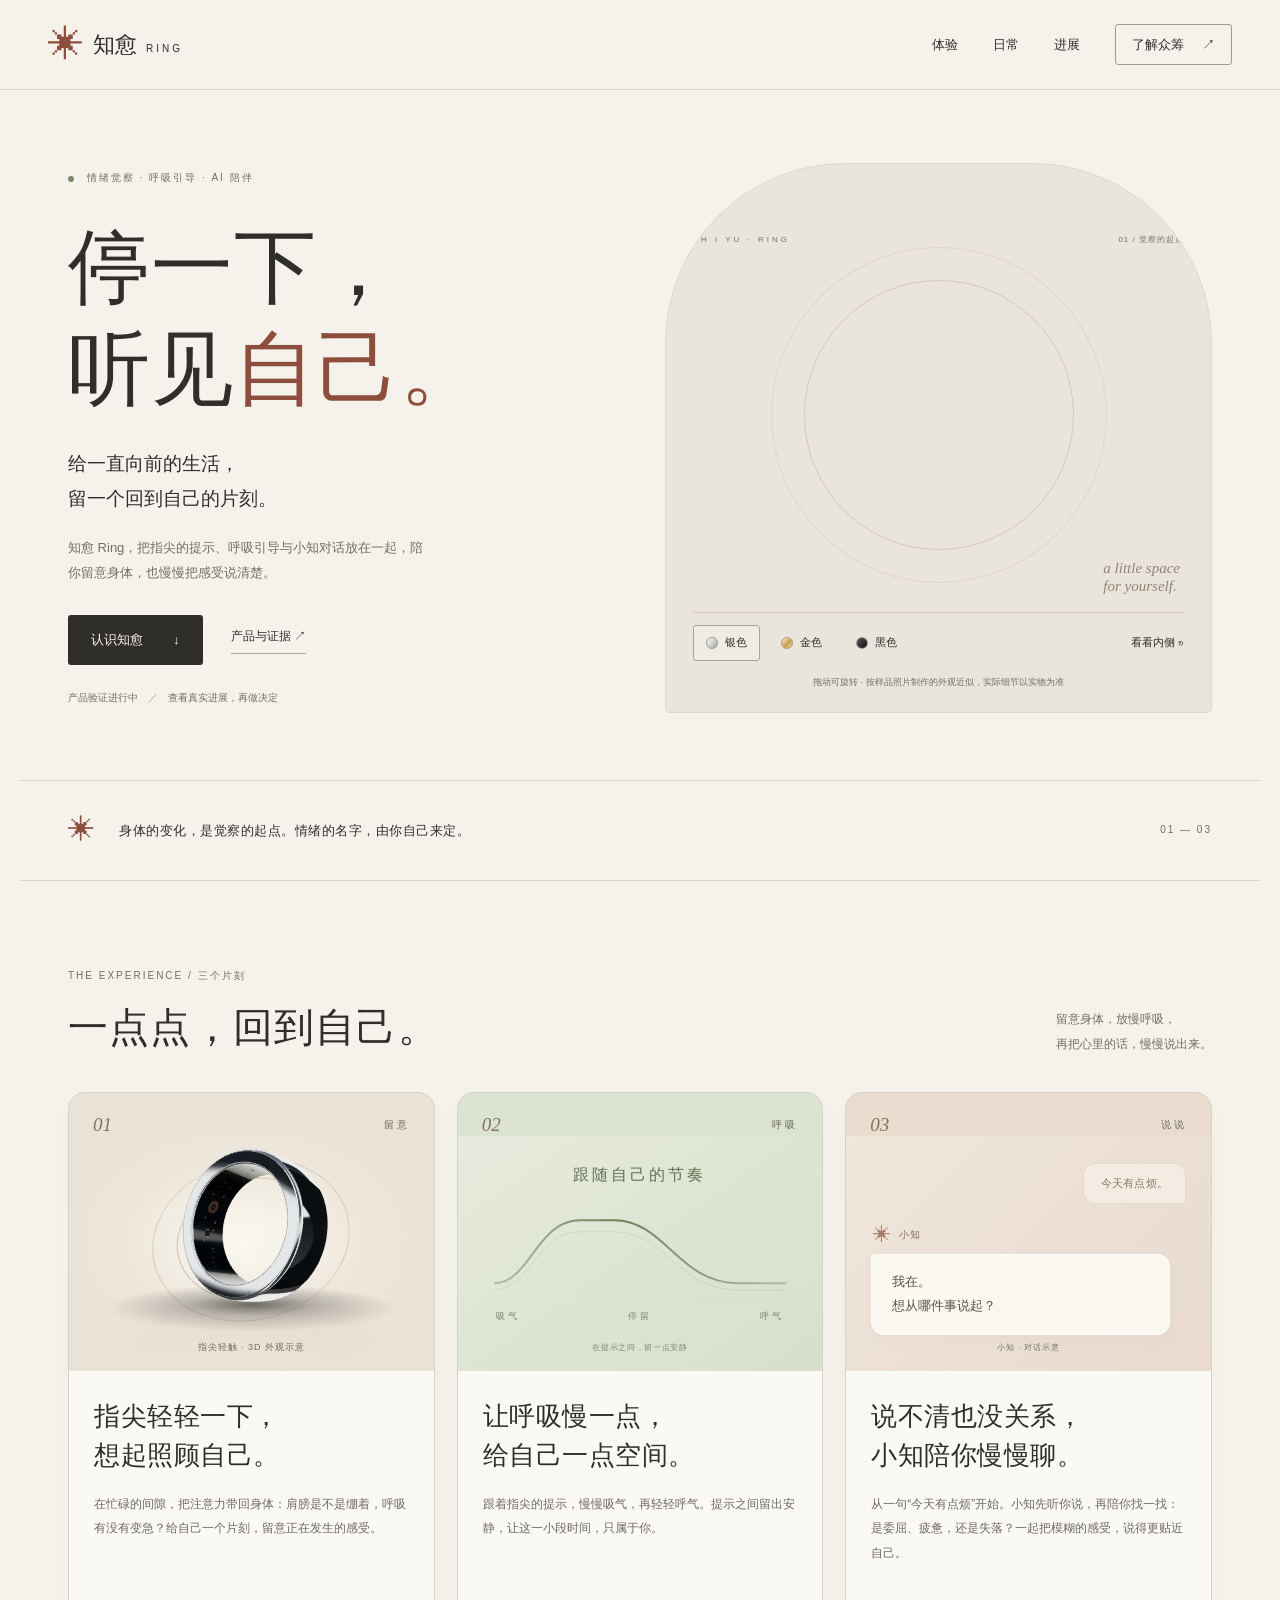
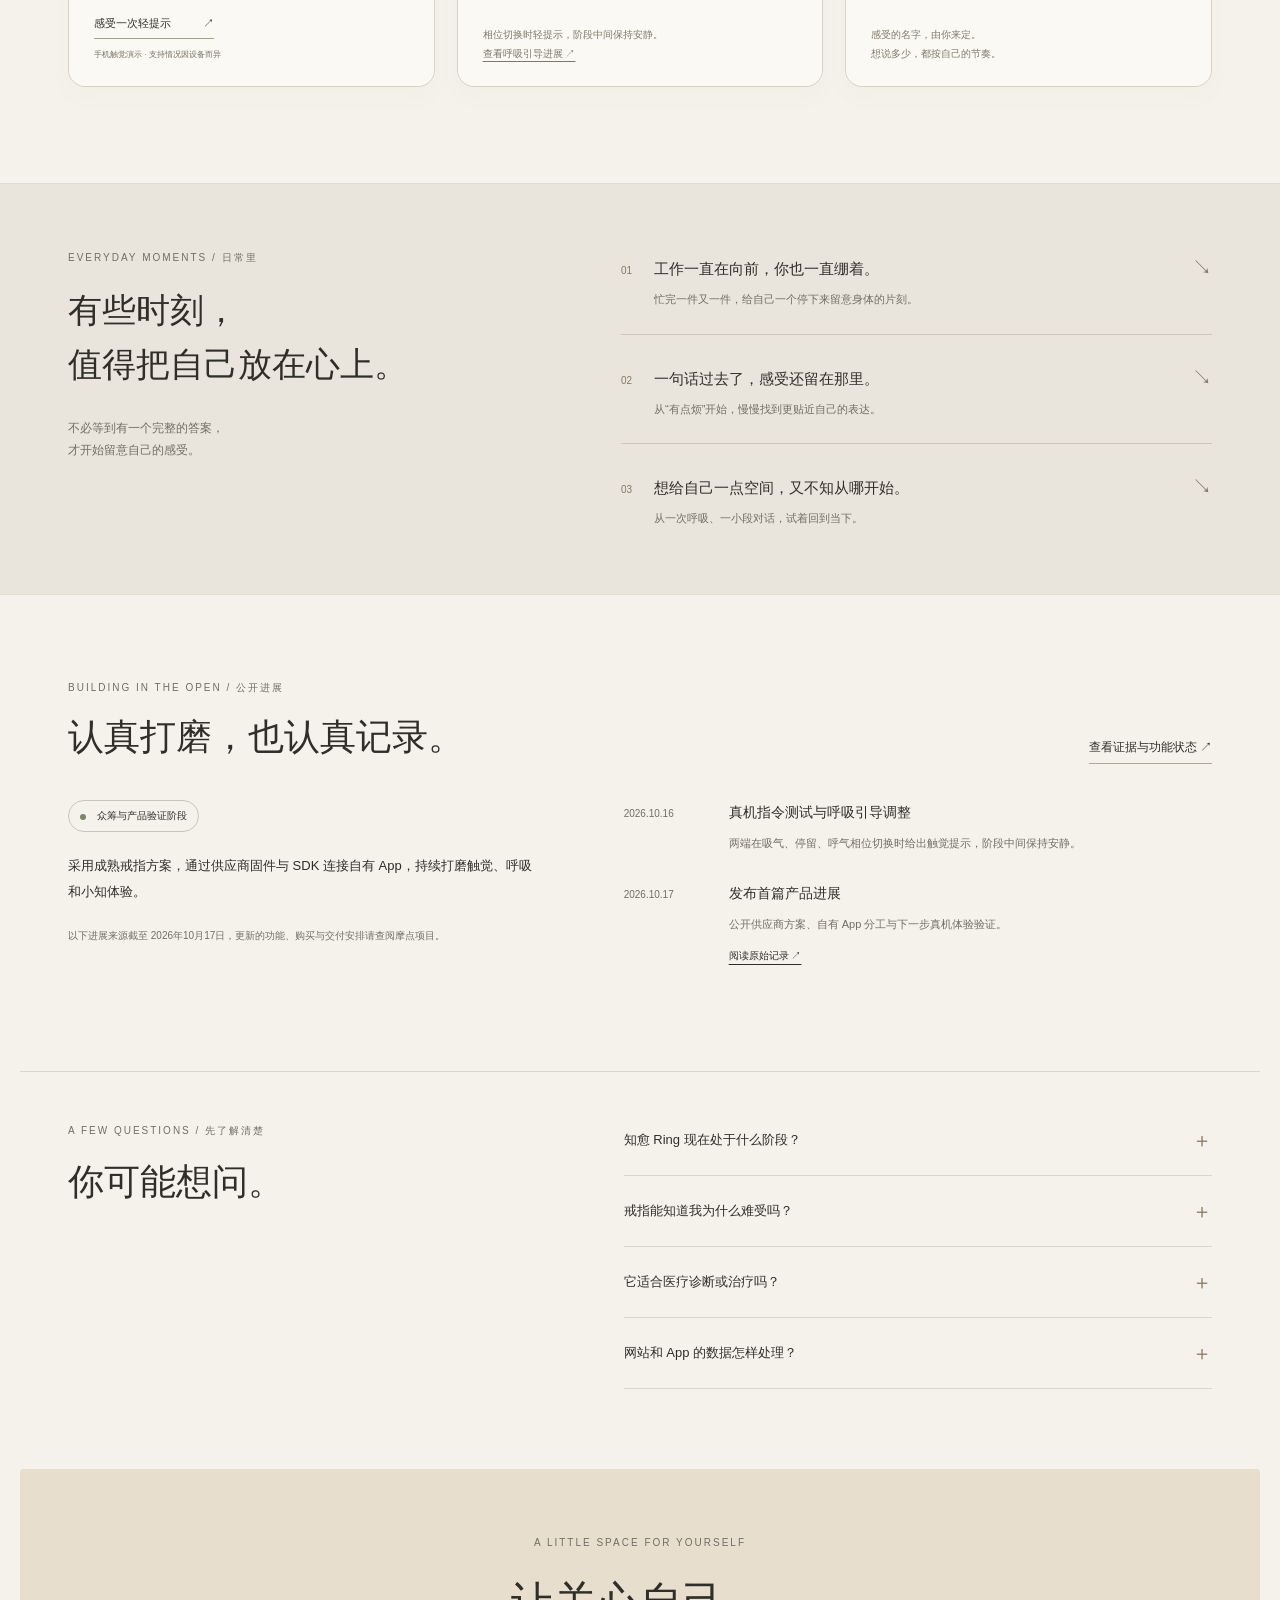
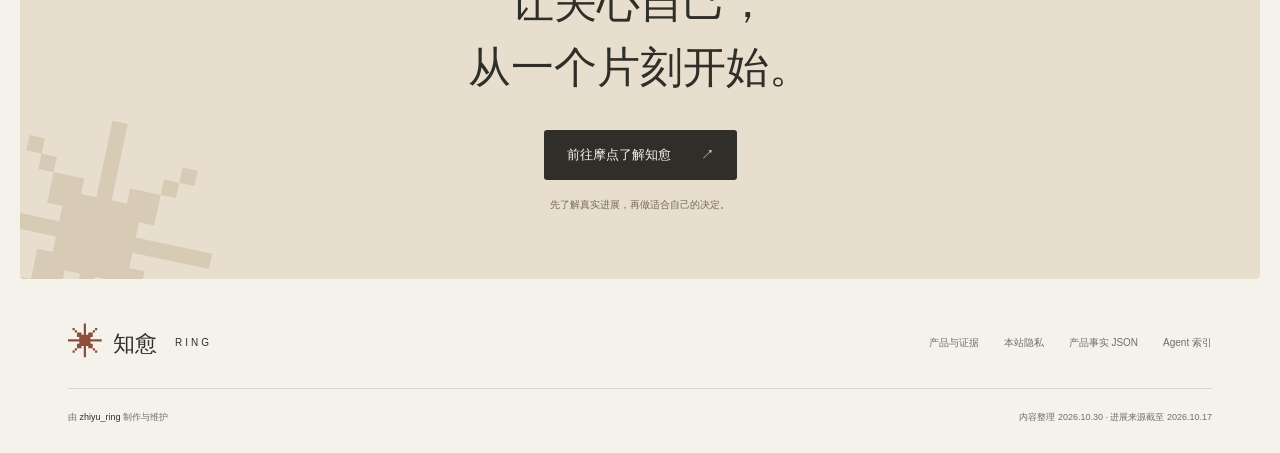
==== commit 58af8cd7: "Use breathing rhythm and conversation illustrations" ====
--- a/index.html
+++ b/index.html
@@ -33,8 +33,8 @@
 <section class="experience shell" id="experience" aria-labelledby="experience-title"><div class="section-heading"><div><p class="eyebrow">THE EXPERIENCE / 三个片刻</p><h2 id="experience-title">一点点，回到自己。</h2></div><p class="section-aside">留意身体，放慢呼吸，<br>再把心里的话，慢慢说出来。</p></div>
 <div class="experience-grid">
 <article class="experience-card touch-card"><div class="card-top"><span>01</span><span>留意</span></div><div class="touch-visual" aria-hidden="true"><span class="touch-wave w1"></span><span class="touch-wave w2"></span><span class="touch-ring"></span><canvas id="momentRingCanvas"></canvas><span class="visual-caption">指尖轻触 · 3D 外观示意</span></div><div class="moment-copy"><h3>指尖轻轻一下，<br>想起照顾自己。</h3><p>在忙碌的间隙，把注意力带回身体：肩膀是不是绷着，呼吸有没有变急？给自己一个片刻，留意正在发生的感受。</p><button class="card-action" id="touchDemo">感受一次轻提示 <span aria-hidden="true">↗</span></button><p class="demo-note" id="touchStatus" aria-live="polite">手机触觉演示 · 支持情况因设备而异</p></div></article>
-<article class="experience-card breathe-card"><div class="card-top"><span>02</span><span>呼吸</span></div><div class="breathe-visual" aria-hidden="true"><span class="breath-orbit"></span><div class="breath-circle"><span>慢 一 点</span></div><svg class="breath-line" viewBox="0 0 340 120"><path d="M-20 80 C35 80 45 8 100 8 S165 112 220 112 S295 30 360 30"/></svg><span class="visual-caption">吸气 · 停留 · 呼气</span></div><div class="moment-copy"><h3>让呼吸慢一点，<br>给自己一点空间。</h3><p>跟着指尖的提示，慢慢吸气，再轻轻呼气。提示之间留出安静，让这一小段时间，只属于你。</p><p class="card-footnote">相位切换时轻提示，阶段中间保持安静。<br><a href="product-evidence.html#status" style="text-decoration:underline;text-underline-offset:4px">查看呼吸引导进展 ↗</a></p></div></article>
-<article class="experience-card chat-card"><div class="card-top"><span>03</span><span>说说</span></div><div class="chat-visual" aria-label="小知对话示意"><p class="bubble user-bubble">今天有点烦。</p><span class="chat-orb" aria-hidden="true"></span><p class="bubble">想从哪件事说起？<span class="typing-dots" aria-hidden="true">···</span></p><span class="visual-caption">小知 · 对话示意</span></div><div class="moment-copy"><h3>说不清也没关系，<br>小知陪你慢慢聊。</h3><p>从一句“今天有点烦”开始。小知先听你说，再陪你找一找：是委屈、疲惫，还是失落？一起把模糊的感受，说得更贴近自己。</p><p class="card-footnote">感受的名字，由你来定。<br>想说多少，都按自己的节奏。</p></div></article>
+<article class="experience-card breathe-card"><div class="card-top"><span>02</span><span>呼吸</span></div><div class="breathe-visual rhythm-visual" aria-hidden="true"><span class="rhythm-title">跟随自己的节奏</span><svg class="rhythm-line" viewBox="0 0 340 130"><defs><linearGradient id="rhythmStroke" x1="0" x2="1"><stop offset="0" stop-color="#b2bda3"/><stop offset=".42" stop-color="#6d8059"/><stop offset="1" stop-color="#b2bda3"/></linearGradient></defs><path class="rhythm-baseline" d="M20 108H320"/><path class="rhythm-echo" d="M20 99C55 99 64 39 107 39H143C195 39 210 99 270 99H320"/><path class="rhythm-main" d="M20 92C55 92 64 27 107 27H143C195 27 210 92 270 92H320"/></svg><div class="rhythm-phases"><span>吸气</span><span>停留</span><span>呼气</span></div><span class="visual-caption">在提示之间，留一点安静</span></div><div class="moment-copy"><h3>让呼吸慢一点，<br>给自己一点空间。</h3><p>跟着指尖的提示，慢慢吸气，再轻轻呼气。提示之间留出安静，让这一小段时间，只属于你。</p><p class="card-footnote">相位切换时轻提示，阶段中间保持安静。<br><a href="product-evidence.html#status" style="text-decoration:underline;text-underline-offset:4px">查看呼吸引导进展 ↗</a></p></div></article>
+<article class="experience-card chat-card"><div class="card-top"><span>03</span><span>说说</span></div><div class="chat-visual conversation-visual" aria-label="小知对话示意"><p class="conversation-user">今天有点烦。</p><span class="conversation-sender"><span aria-hidden="true">✳</span> 小知</span><p class="conversation-reply">我在。<br>想从哪件事说起？</p><span class="visual-caption">小知 · 对话示意</span></div><div class="moment-copy"><h3>说不清也没关系，<br>小知陪你慢慢聊。</h3><p>从一句“今天有点烦”开始。小知先听你说，再陪你找一找：是委屈、疲惫，还是失落？一起把模糊的感受，说得更贴近自己。</p><p class="card-footnote">感受的名字，由你来定。<br>想说多少，都按自己的节奏。</p></div></article>
 </div></section>
 <section class="moments" id="moments"><div class="shell moments-inner"><div><p class="eyebrow">EVERYDAY MOMENTS / 日常里</p><h2>有些时刻，<br>值得把自己放在心上。</h2><p class="moments-intro">不必等到有一个完整的答案，<br>才开始留意自己的感受。</p></div><div class="moment-list"><article><span>01</span><div><h3>工作一直在向前，你也一直绷着。</h3><p>忙完一件又一件，给自己一个停下来留意身体的片刻。</p></div><span aria-hidden="true">↘</span></article><article><span>02</span><div><h3>一句话过去了，感受还留在那里。</h3><p>从“有点烦”开始，慢慢找到更贴近自己的表达。</p></div><span aria-hidden="true">↘</span></article><article><span>03</span><div><h3>想给自己一点空间，又不知从哪开始。</h3><p>从一次呼吸、一小段对话，试着回到当下。</p></div><span aria-hidden="true">↘</span></article></div></div></section>
 <section class="progress shell" id="progress"><div class="section-heading"><div><p class="eyebrow">BUILDING IN THE OPEN / 公开进展</p><h2>认真打磨，也认真记录。</h2></div><a class="text-link" href="product-evidence.html">查看证据与功能状态 ↗</a></div>
--- a/site.css
+++ b/site.css
@@ -11,3 +11,5 @@
 .experience{padding-top:86px;padding-bottom:96px}.experience .section-heading{margin-bottom:34px}.experience .section-heading h2{font-size:40px;letter-spacing:.03em}.experience .section-aside{font-size:12px;line-height:2.1}.experience-grid{gap:22px;align-items:stretch}.experience-card{padding:0;border:1px solid #d8d1c5;border-radius:17px;overflow:hidden;display:flex;flex-direction:column;box-shadow:0 10px 28px #55432b06}.touch-card{background:#e9e2d6}.breathe-card{background:#dce3d3}.chat-card{background:#ebdcd0}.experience-card .card-top{padding:21px 24px 0;align-items:center;position:relative;z-index:3}.experience-card .card-top span:first-child{font:italic 19px Georgia,serif;letter-spacing:0;color:#82735e}.experience-card .card-top span:last-child{font-size:10px;letter-spacing:3px;color:#686659}.touch-visual,.breathe-visual,.chat-visual{height:235px;margin:0;overflow:hidden;isolation:isolate}.moment-copy{background:#fbf9f3;padding:25px 25px 23px;flex:1;display:flex;flex-direction:column;min-height:300px;border-top:1px solid #fff9}.moment-copy h3{font-size:26px;line-height:1.5;letter-spacing:.02em;margin:0;font-family:var(--serif)}.moment-copy>p:not(.demo-note):not(.card-footnote){font-size:12px;color:#6c6a60;line-height:2.05;margin-top:17px;margin-bottom:23px;min-height:99px}.moment-copy .card-action{margin-top:auto;font-size:11px;gap:32px;padding-bottom:5px;width:fit-content;border-bottom:1px solid #a99e88}.moment-copy .demo-note{font-size:8px;line-height:1.8;margin-top:9px;min-height:0}.moment-copy .card-footnote{margin-top:auto;font-size:10px;line-height:1.9;color:#7c786b}.visual-caption{position:absolute;bottom:15px;left:0;right:0;text-align:center;font-size:9px;letter-spacing:1px;color:#716c5f;z-index:4}.touch-visual{background:radial-gradient(ellipse at 48% 45%,#faf8ef 0,#eee8dc 42%,transparent 72%)}#momentRingCanvas{position:absolute;inset:-8px 0 0;width:100%;height:calc(100% - 12px);z-index:2;display:block;touch-action:pan-y}.moment-ring-ready .touch-ring{display:none}.touch-visual .touch-ring{width:100px;height:128px;border:10px solid #c7c9c7;background:transparent;transform:rotate(-25deg);box-shadow:inset 2px 2px 4px #454c4b,4px 5px 5px #9c958977}.touch-visual .touch-wave{width:150px;height:150px;border-color:#c9c1af;transform:rotate(-15deg) scaleY(.80);left:calc(50% - 75px);top:28px;z-index:0}.touch-visual .w2{width:200px;height:200px;left:calc(50% - 100px);top:4px;border-color:#d5cdbc}.touch-visual:after{content:'';position:absolute;bottom:31px;left:18%;width:64%;height:18px;background:#b4a78b29;filter:blur(13px);border-radius:50%;z-index:0}.breathe-visual{background:radial-gradient(ellipse at 44% 39%,#eff2df 0,#dce3d3 65%)}.breath-orbit{position:absolute;inset:auto;width:197px;height:197px;border:1px solid #adb99d66;border-radius:50%;top:3px;box-shadow:0 0 0 15px #f5f6e422}.breathe-visual .breath-circle{width:126px;height:126px;position:relative;top:-9px;background:radial-gradient(circle at 31% 24%,#fffef0 0,#e6ebd4 23%,#c4d0ab 58%,#9caa8a 100%);border:1px solid #f9fbe48c;box-shadow:inset -7px -9px 20px #7e90633d,inset 5px 7px 12px #fff9,0 13px 22px #6f805626,0 0 0 20px #edf2db40;z-index:2}.breath-circle span{font-size:13px;color:#5d6b4c}.breath-line{position:absolute;top:50px;left:0;width:100%;height:110px;z-index:3;pointer-events:none;overflow:visible}.breath-line path{fill:none;stroke:#fbfff0;stroke-width:1.1;opacity:.65}.chat-visual{background:radial-gradient(ellipse at 24% 61%,#f8e8cf 0,transparent 49%)}.chat-visual .chat-orb{width:92px;height:92px;left:34px;top:86px;background:radial-gradient(circle at 31% 23%,#fff8dd 0,#f2d8b1 31%,#d6ae8d 62%,#b98777 100%);box-shadow:inset 5px 7px 13px #fff9,0 15px 24px #ac795029;z-index:1}.chat-visual .bubble{font-size:11px;right:20px;bottom:51px;padding:13px 17px;background:#fffcf4d9;backdrop-filter:blur(6px);border:1px solid #fff8;border-radius:13px 13px 13px 3px;box-shadow:0 6px 20px #805a4210;max-width:70%;line-height:1.8;z-index:2}.chat-visual .user-bubble{top:32px;bottom:auto;right:23px;border-radius:13px 13px 3px 13px;background:#f6eee5bd;color:#7d6a5d;font-size:10px;padding:9px 14px}.typing-dots{display:block;font-size:22px;letter-spacing:4px;line-height:12px;color:#bba183;margin-top:2px}.chat-visual .visual-caption{font-size:8px}
 @media(max-width:1000px) and (min-width:701px){.experience-grid{gap:14px}.moment-copy{padding:22px 19px}.moment-copy h3{font-size:23px}.experience-card .card-top{padding-left:19px;padding-right:19px}.chat-visual .chat-orb{left:17px;width:78px;height:78px}.chat-visual .bubble{right:12px;padding:11px 12px;font-size:10px}.moment-copy>p:not(.demo-note):not(.card-footnote){min-height:125px}}
 @media(max-width:700px){.experience{padding-top:45px;padding-bottom:50px}.experience .section-heading{margin-bottom:25px}.experience .section-heading h2{font-size:31px}.experience-grid{gap:22px}.experience-card{border-radius:16px}.experience-card .card-top{padding:22px 25px 0}.touch-visual,.breathe-visual,.chat-visual{height:240px}.moment-copy{padding:25px 25px 24px;min-height:0}.moment-copy h3{font-size:28px}.moment-copy>p:not(.demo-note):not(.card-footnote){font-size:13px;min-height:0;margin-top:17px;margin-bottom:25px}.moment-copy .card-action,.moment-copy .card-footnote{margin-top:0}.moment-copy .card-footnote{font-size:11px}.moment-copy .demo-note{font-size:9px}.chat-visual .chat-orb{left:calc(50% - 110px);top:87px;width:94px;height:94px}.chat-visual .bubble{right:calc(50% - 135px)}.chat-visual .user-bubble{right:calc(50% - 130px)}}
+
+.rhythm-visual{background:linear-gradient(145deg,#e6eadc,#d7dfcc)}.rhythm-title{position:absolute;top:29px;left:0;right:0;text-align:center;font:16px var(--serif);letter-spacing:3px;color:#627052}.rhythm-line{position:absolute;top:58px;left:12px;width:calc(100% - 24px);height:126px;overflow:visible}.rhythm-line path{fill:none;stroke-linecap:round;stroke-linejoin:round}.rhythm-main{stroke:url(#rhythmStroke);stroke-width:2}.rhythm-echo{stroke:#aebba080;stroke-width:.7}.rhythm-baseline{stroke:#a9b69b55;stroke-width:.7;stroke-dasharray:2 5}.rhythm-phases{position:absolute;left:38px;right:38px;bottom:46px;display:flex;justify-content:space-between;font-size:9px;letter-spacing:3px;color:#78846b}.rhythm-visual .visual-caption{color:#7d856f;font-size:8px;letter-spacing:.7px}.conversation-visual{background:linear-gradient(135deg,#f0e6dc,#e8dacf)}.conversation-user{position:absolute;top:27px;right:25px;margin:0;padding:10px 17px;border:1px solid #d6c7b780;background:#f8f1e9b3;border-radius:12px 12px 3px 12px;color:#877564;font-size:11px;letter-spacing:.02em}.conversation-sender{position:absolute;top:90px;left:27px;font-size:10px;color:#806b59;letter-spacing:1px;display:flex;gap:7px;align-items:center}.conversation-sender>span{color:#a47f64;font-size:18px;line-height:1}.conversation-reply{position:absolute;top:118px;left:25px;right:41px;padding:15px 20px;background:#fcfaf4e6;border:1px solid #fff9;border-radius:3px 13px 13px 13px;box-shadow:0 5px 15px #71543908;font-size:13px;line-height:1.9;color:#5f5144}.conversation-visual .visual-caption{font-size:8px}@media(max-width:700px){.rhythm-line{left:9px;width:calc(100% - 18px)}.rhythm-title{top:32px;font-size:17px}.rhythm-phases{left:35px;right:35px}.conversation-user{right:28px;top:27px}.conversation-sender{left:30px;top:91px}.conversation-reply{left:28px;right:37px;font-size:14px;top:121px;padding:14px 20px}}
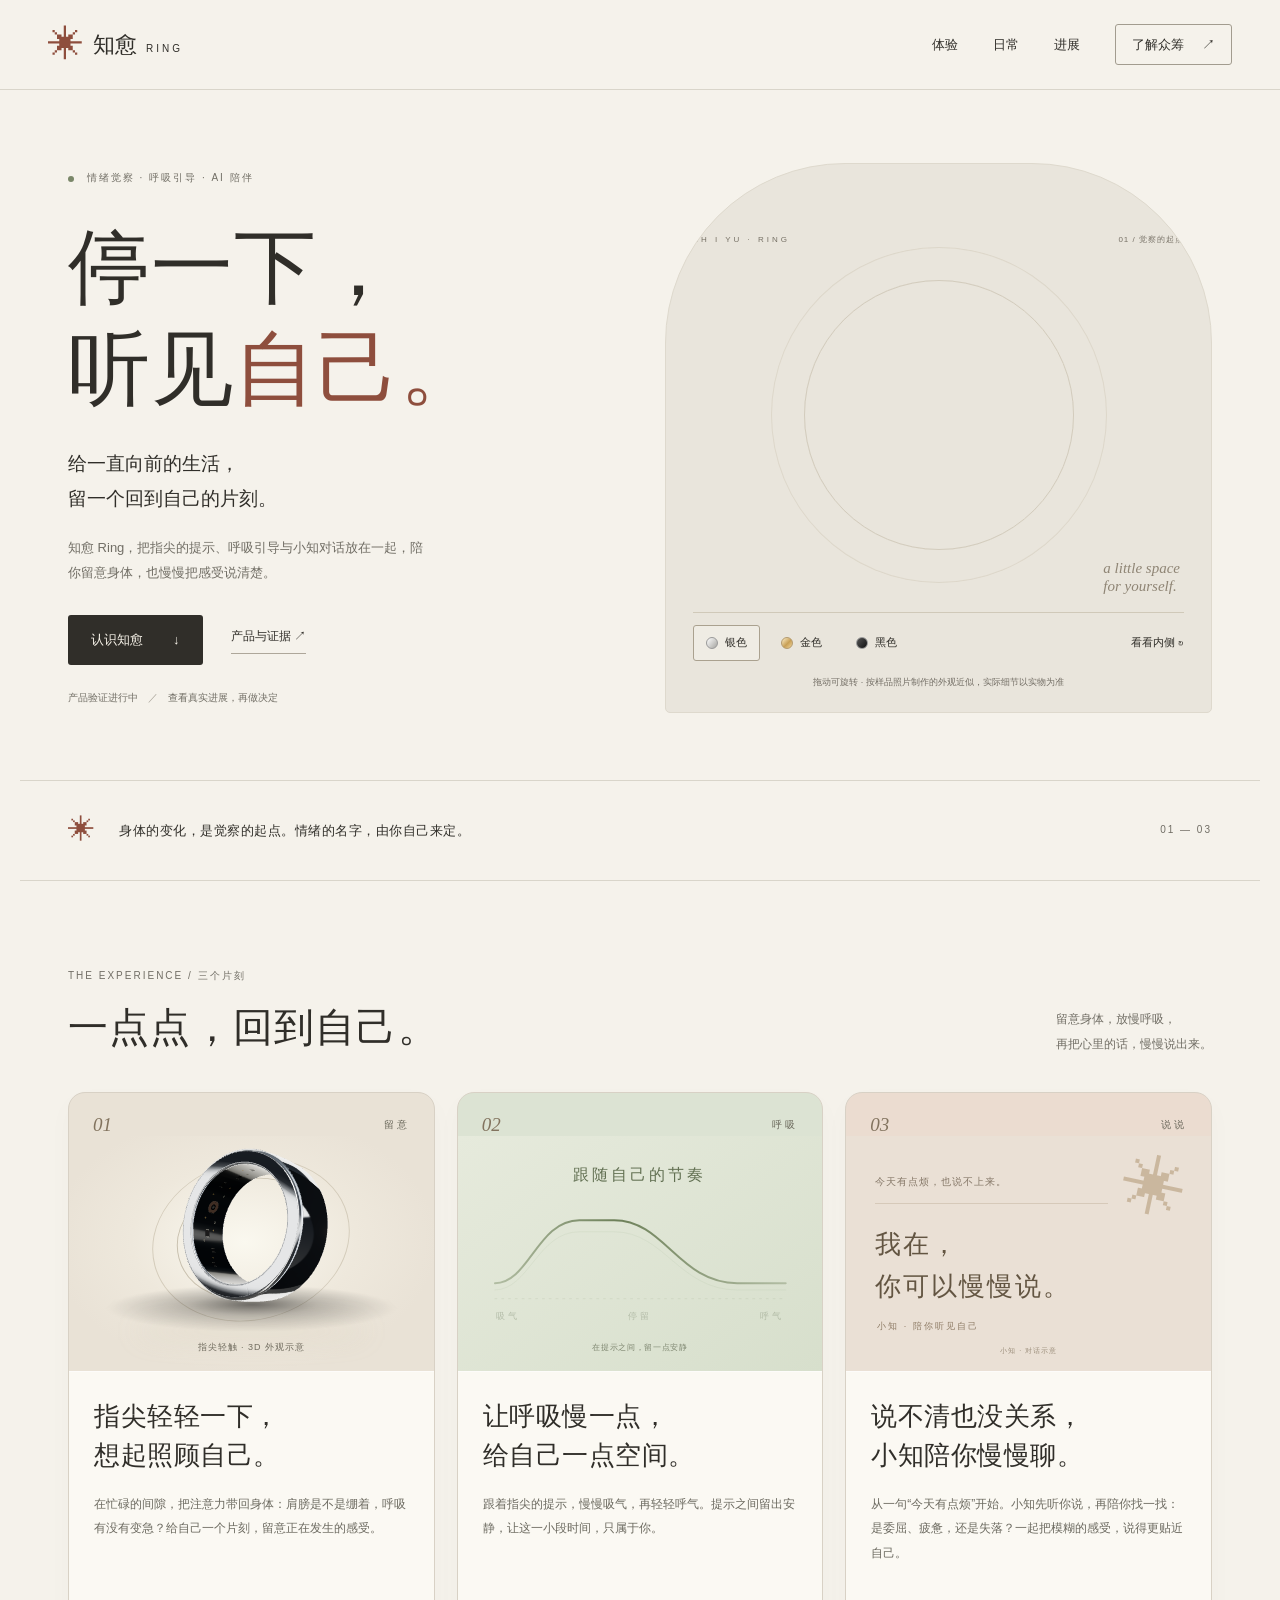
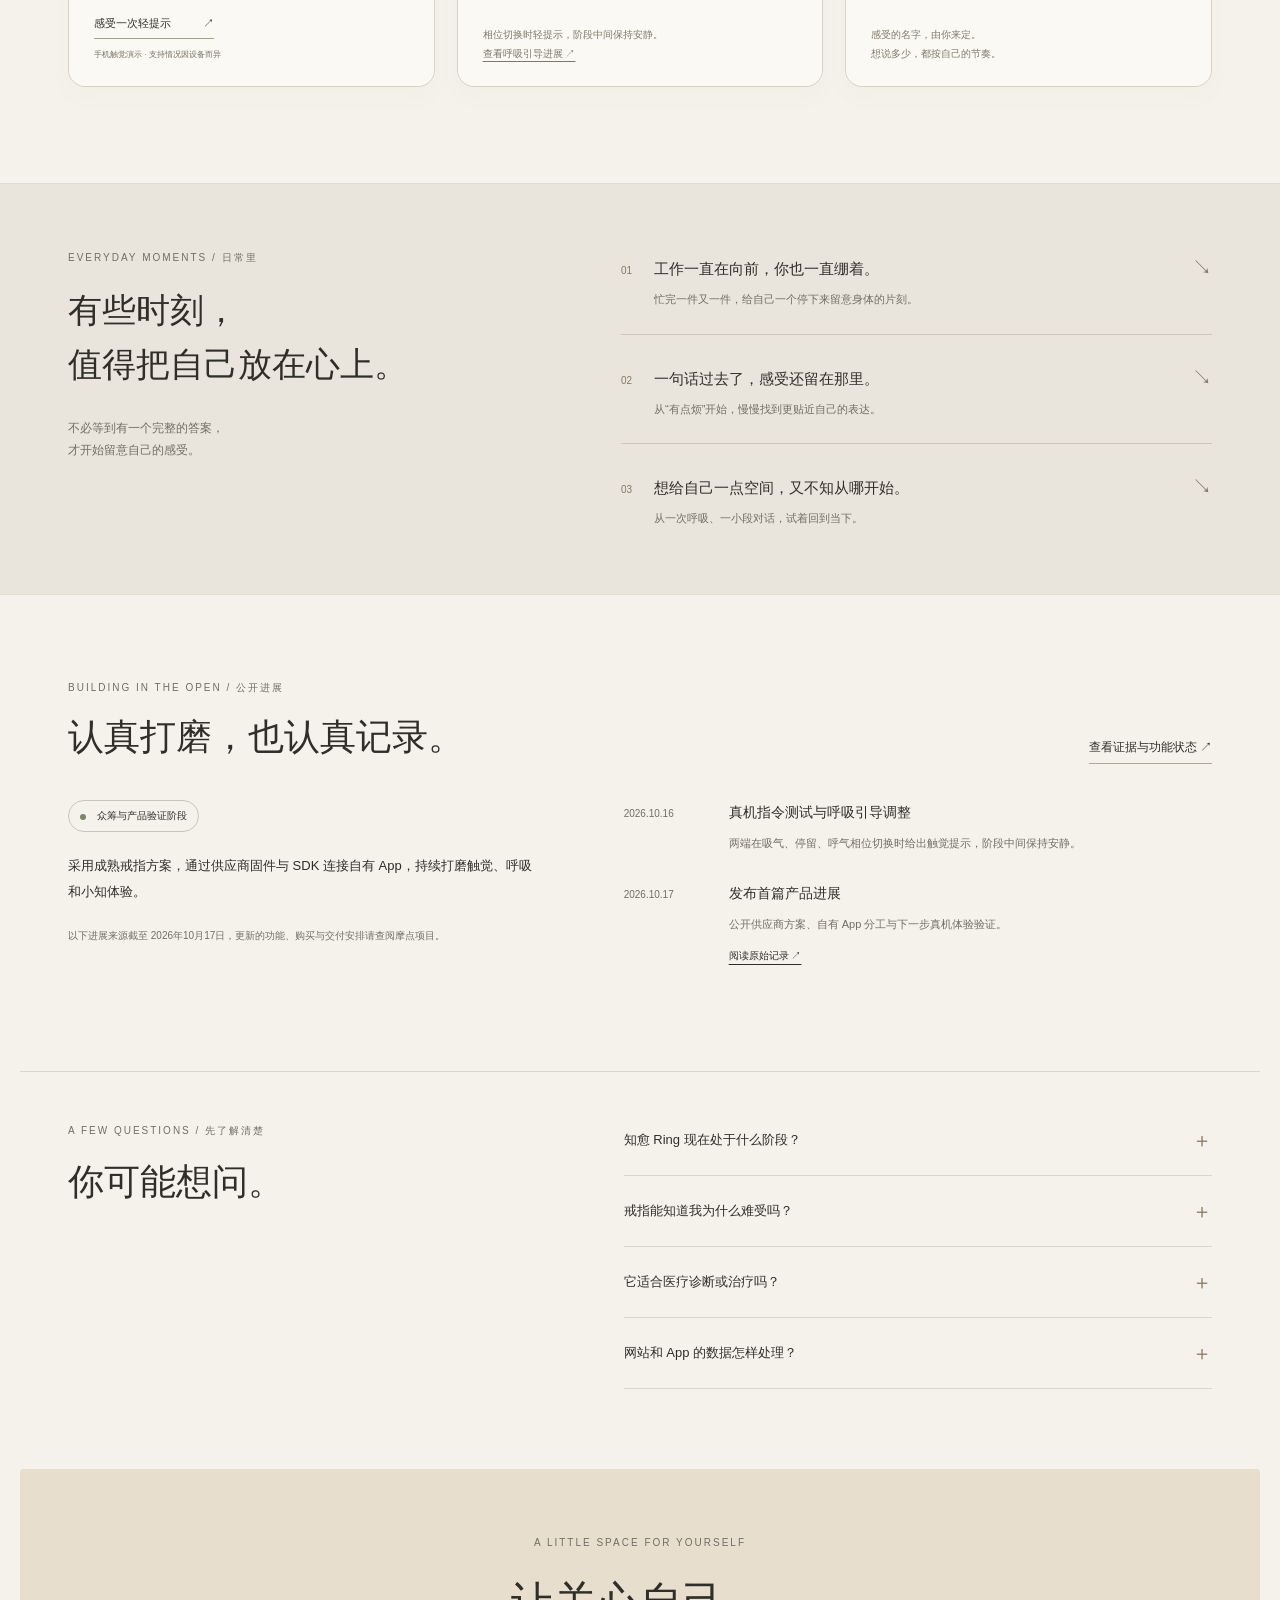
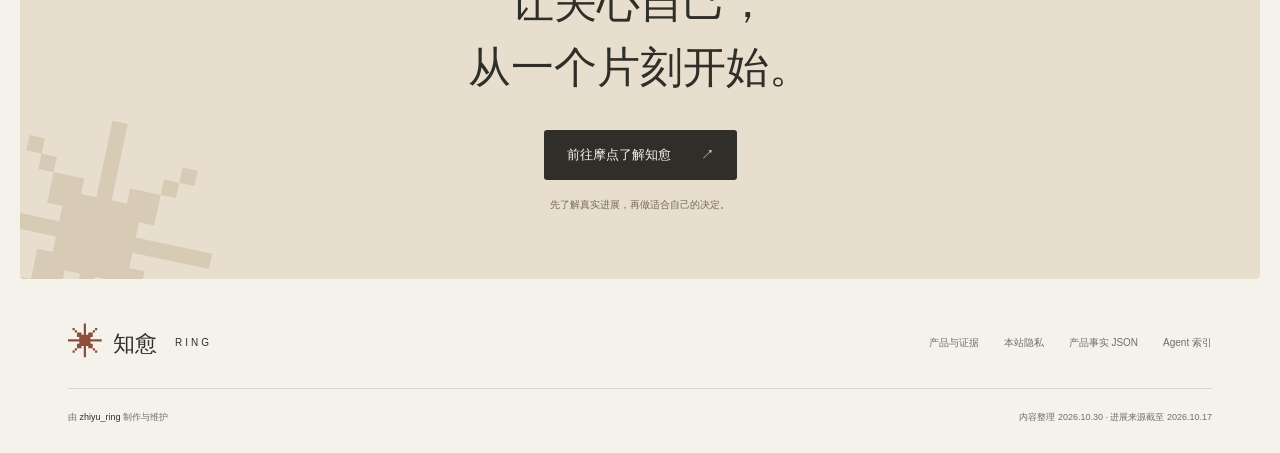
==== commit 1208002e: "Animate breathing rhythm and refine Xiaozhi listening card" ====
--- a/index.html
+++ b/index.html
@@ -34,7 +34,7 @@
 <div class="experience-grid">
 <article class="experience-card touch-card"><div class="card-top"><span>01</span><span>留意</span></div><div class="touch-visual" aria-hidden="true"><span class="touch-wave w1"></span><span class="touch-wave w2"></span><span class="touch-ring"></span><canvas id="momentRingCanvas"></canvas><span class="visual-caption">指尖轻触 · 3D 外观示意</span></div><div class="moment-copy"><h3>指尖轻轻一下，<br>想起照顾自己。</h3><p>在忙碌的间隙，把注意力带回身体：肩膀是不是绷着，呼吸有没有变急？给自己一个片刻，留意正在发生的感受。</p><button class="card-action" id="touchDemo">感受一次轻提示 <span aria-hidden="true">↗</span></button><p class="demo-note" id="touchStatus" aria-live="polite">手机触觉演示 · 支持情况因设备而异</p></div></article>
 <article class="experience-card breathe-card"><div class="card-top"><span>02</span><span>呼吸</span></div><div class="breathe-visual rhythm-visual" aria-hidden="true"><span class="rhythm-title">跟随自己的节奏</span><svg class="rhythm-line" viewBox="0 0 340 130"><defs><linearGradient id="rhythmStroke" x1="0" x2="1"><stop offset="0" stop-color="#b2bda3"/><stop offset=".42" stop-color="#6d8059"/><stop offset="1" stop-color="#b2bda3"/></linearGradient></defs><path class="rhythm-baseline" d="M20 108H320"/><path class="rhythm-echo" d="M20 99C55 99 64 39 107 39H143C195 39 210 99 270 99H320"/><path class="rhythm-main" d="M20 92C55 92 64 27 107 27H143C195 27 210 92 270 92H320"/></svg><div class="rhythm-phases"><span>吸气</span><span>停留</span><span>呼气</span></div><span class="visual-caption">在提示之间，留一点安静</span></div><div class="moment-copy"><h3>让呼吸慢一点，<br>给自己一点空间。</h3><p>跟着指尖的提示，慢慢吸气，再轻轻呼气。提示之间留出安静，让这一小段时间，只属于你。</p><p class="card-footnote">相位切换时轻提示，阶段中间保持安静。<br><a href="product-evidence.html#status" style="text-decoration:underline;text-underline-offset:4px">查看呼吸引导进展 ↗</a></p></div></article>
-<article class="experience-card chat-card"><div class="card-top"><span>03</span><span>说说</span></div><div class="chat-visual conversation-visual" aria-label="小知对话示意"><p class="conversation-user">今天有点烦。</p><span class="conversation-sender"><span aria-hidden="true">✳</span> 小知</span><p class="conversation-reply">我在。<br>想从哪件事说起？</p><span class="visual-caption">小知 · 对话示意</span></div><div class="moment-copy"><h3>说不清也没关系，<br>小知陪你慢慢聊。</h3><p>从一句“今天有点烦”开始。小知先听你说，再陪你找一找：是委屈、疲惫，还是失落？一起把模糊的感受，说得更贴近自己。</p><p class="card-footnote">感受的名字，由你来定。<br>想说多少，都按自己的节奏。</p></div></article>
+<article class="experience-card chat-card"><div class="card-top"><span>03</span><span>说说</span></div><div class="chat-visual conversation-visual" aria-label="小知对话示意"><div class="listening-mark" aria-hidden="true">✳</div><span class="listening-note">今天有点烦，也说不上来。</span><p class="listening-reply">我在，<br>你可以慢慢说。</p><span class="listening-sign">小知 · 陪你听见自己</span><span class="visual-caption">小知 · 对话示意</span></div><div class="moment-copy"><h3>说不清也没关系，<br>小知陪你慢慢聊。</h3><p>从一句“今天有点烦”开始。小知先听你说，再陪你找一找：是委屈、疲惫，还是失落？一起把模糊的感受，说得更贴近自己。</p><p class="card-footnote">感受的名字，由你来定。<br>想说多少，都按自己的节奏。</p></div></article>
 </div></section>
 <section class="moments" id="moments"><div class="shell moments-inner"><div><p class="eyebrow">EVERYDAY MOMENTS / 日常里</p><h2>有些时刻，<br>值得把自己放在心上。</h2><p class="moments-intro">不必等到有一个完整的答案，<br>才开始留意自己的感受。</p></div><div class="moment-list"><article><span>01</span><div><h3>工作一直在向前，你也一直绷着。</h3><p>忙完一件又一件，给自己一个停下来留意身体的片刻。</p></div><span aria-hidden="true">↘</span></article><article><span>02</span><div><h3>一句话过去了，感受还留在那里。</h3><p>从“有点烦”开始，慢慢找到更贴近自己的表达。</p></div><span aria-hidden="true">↘</span></article><article><span>03</span><div><h3>想给自己一点空间，又不知从哪开始。</h3><p>从一次呼吸、一小段对话，试着回到当下。</p></div><span aria-hidden="true">↘</span></article></div></div></section>
 <section class="progress shell" id="progress"><div class="section-heading"><div><p class="eyebrow">BUILDING IN THE OPEN / 公开进展</p><h2>认真打磨，也认真记录。</h2></div><a class="text-link" href="product-evidence.html">查看证据与功能状态 ↗</a></div>
--- a/site.css
+++ b/site.css
@@ -13,3 +13,19 @@
 @media(max-width:700px){.experience{padding-top:45px;padding-bottom:50px}.experience .section-heading{margin-bottom:25px}.experience .section-heading h2{font-size:31px}.experience-grid{gap:22px}.experience-card{border-radius:16px}.experience-card .card-top{padding:22px 25px 0}.touch-visual,.breathe-visual,.chat-visual{height:240px}.moment-copy{padding:25px 25px 24px;min-height:0}.moment-copy h3{font-size:28px}.moment-copy>p:not(.demo-note):not(.card-footnote){font-size:13px;min-height:0;margin-top:17px;margin-bottom:25px}.moment-copy .card-action,.moment-copy .card-footnote{margin-top:0}.moment-copy .card-footnote{font-size:11px}.moment-copy .demo-note{font-size:9px}.chat-visual .chat-orb{left:calc(50% - 110px);top:87px;width:94px;height:94px}.chat-visual .bubble{right:calc(50% - 135px)}.chat-visual .user-bubble{right:calc(50% - 130px)}}
 
 .rhythm-visual{background:linear-gradient(145deg,#e6eadc,#d7dfcc)}.rhythm-title{position:absolute;top:29px;left:0;right:0;text-align:center;font:16px var(--serif);letter-spacing:3px;color:#627052}.rhythm-line{position:absolute;top:58px;left:12px;width:calc(100% - 24px);height:126px;overflow:visible}.rhythm-line path{fill:none;stroke-linecap:round;stroke-linejoin:round}.rhythm-main{stroke:url(#rhythmStroke);stroke-width:2}.rhythm-echo{stroke:#aebba080;stroke-width:.7}.rhythm-baseline{stroke:#a9b69b55;stroke-width:.7;stroke-dasharray:2 5}.rhythm-phases{position:absolute;left:38px;right:38px;bottom:46px;display:flex;justify-content:space-between;font-size:9px;letter-spacing:3px;color:#78846b}.rhythm-visual .visual-caption{color:#7d856f;font-size:8px;letter-spacing:.7px}.conversation-visual{background:linear-gradient(135deg,#f0e6dc,#e8dacf)}.conversation-user{position:absolute;top:27px;right:25px;margin:0;padding:10px 17px;border:1px solid #d6c7b780;background:#f8f1e9b3;border-radius:12px 12px 3px 12px;color:#877564;font-size:11px;letter-spacing:.02em}.conversation-sender{position:absolute;top:90px;left:27px;font-size:10px;color:#806b59;letter-spacing:1px;display:flex;gap:7px;align-items:center}.conversation-sender>span{color:#a47f64;font-size:18px;line-height:1}.conversation-reply{position:absolute;top:118px;left:25px;right:41px;padding:15px 20px;background:#fcfaf4e6;border:1px solid #fff9;border-radius:3px 13px 13px 13px;box-shadow:0 5px 15px #71543908;font-size:13px;line-height:1.9;color:#5f5144}.conversation-visual .visual-caption{font-size:8px}@media(max-width:700px){.rhythm-line{left:9px;width:calc(100% - 18px)}.rhythm-title{top:32px;font-size:17px}.rhythm-phases{left:35px;right:35px}.conversation-user{right:28px;top:27px}.conversation-sender{left:30px;top:91px}.conversation-reply{left:28px;right:37px;font-size:14px;top:121px;padding:14px 20px}}
+
+/* A twelve-second visual breathing cycle: 4 in, 2 rest, 6 out. */
+.rhythm-main,.rhythm-echo{transform-box:fill-box;transform-origin:center bottom;animation:rhythm-rise 12s cubic-bezier(.4,0,.2,1) infinite}
+.rhythm-echo{opacity:.5}.rhythm-phases span{animation:rhythm-phase 12s linear infinite;opacity:.4}
+.rhythm-phases span:nth-child(2){animation-name:rhythm-rest}.rhythm-phases span:nth-child(3){animation-name:rhythm-out}
+@keyframes rhythm-rise{0%,100%{transform:scaleY(.18);opacity:.5}33.333%,50%{transform:scaleY(1);opacity:1}}
+@keyframes rhythm-phase{0%,32%{opacity:1;color:#435536}34%,100%{opacity:.35}}
+@keyframes rhythm-rest{0%,32%,51%,100%{opacity:.35}34%,49%{opacity:1;color:#435536}}
+@keyframes rhythm-out{0%,49%,100%{opacity:.35}51%,98%{opacity:1;color:#435536}}
+.conversation-visual{background:#eae0d5;display:block;padding:0 29px}
+.listening-mark{position:absolute;right:25px;top:21px;font-size:64px;line-height:1;color:#b59b7a;transform:rotate(12deg);opacity:.6}
+.listening-note{position:absolute;left:29px;top:37px;font-size:10px;letter-spacing:1px;color:#857767;border-bottom:1px solid #baa88f66;padding-bottom:12px;right:103px}
+.listening-reply{position:absolute;left:29px;top:88px;margin:0;font:26px/1.65 var(--serif);letter-spacing:2px;color:#635542}
+.listening-sign{position:absolute;left:31px;bottom:36px;font-size:9px;letter-spacing:2px;color:#8d7a64}
+.conversation-visual .visual-caption{font-size:7px;bottom:13px;color:#9b8d7a}
+@media(prefers-reduced-motion:reduce){.rhythm-main,.rhythm-echo,.rhythm-phases span{animation:none;opacity:1}}
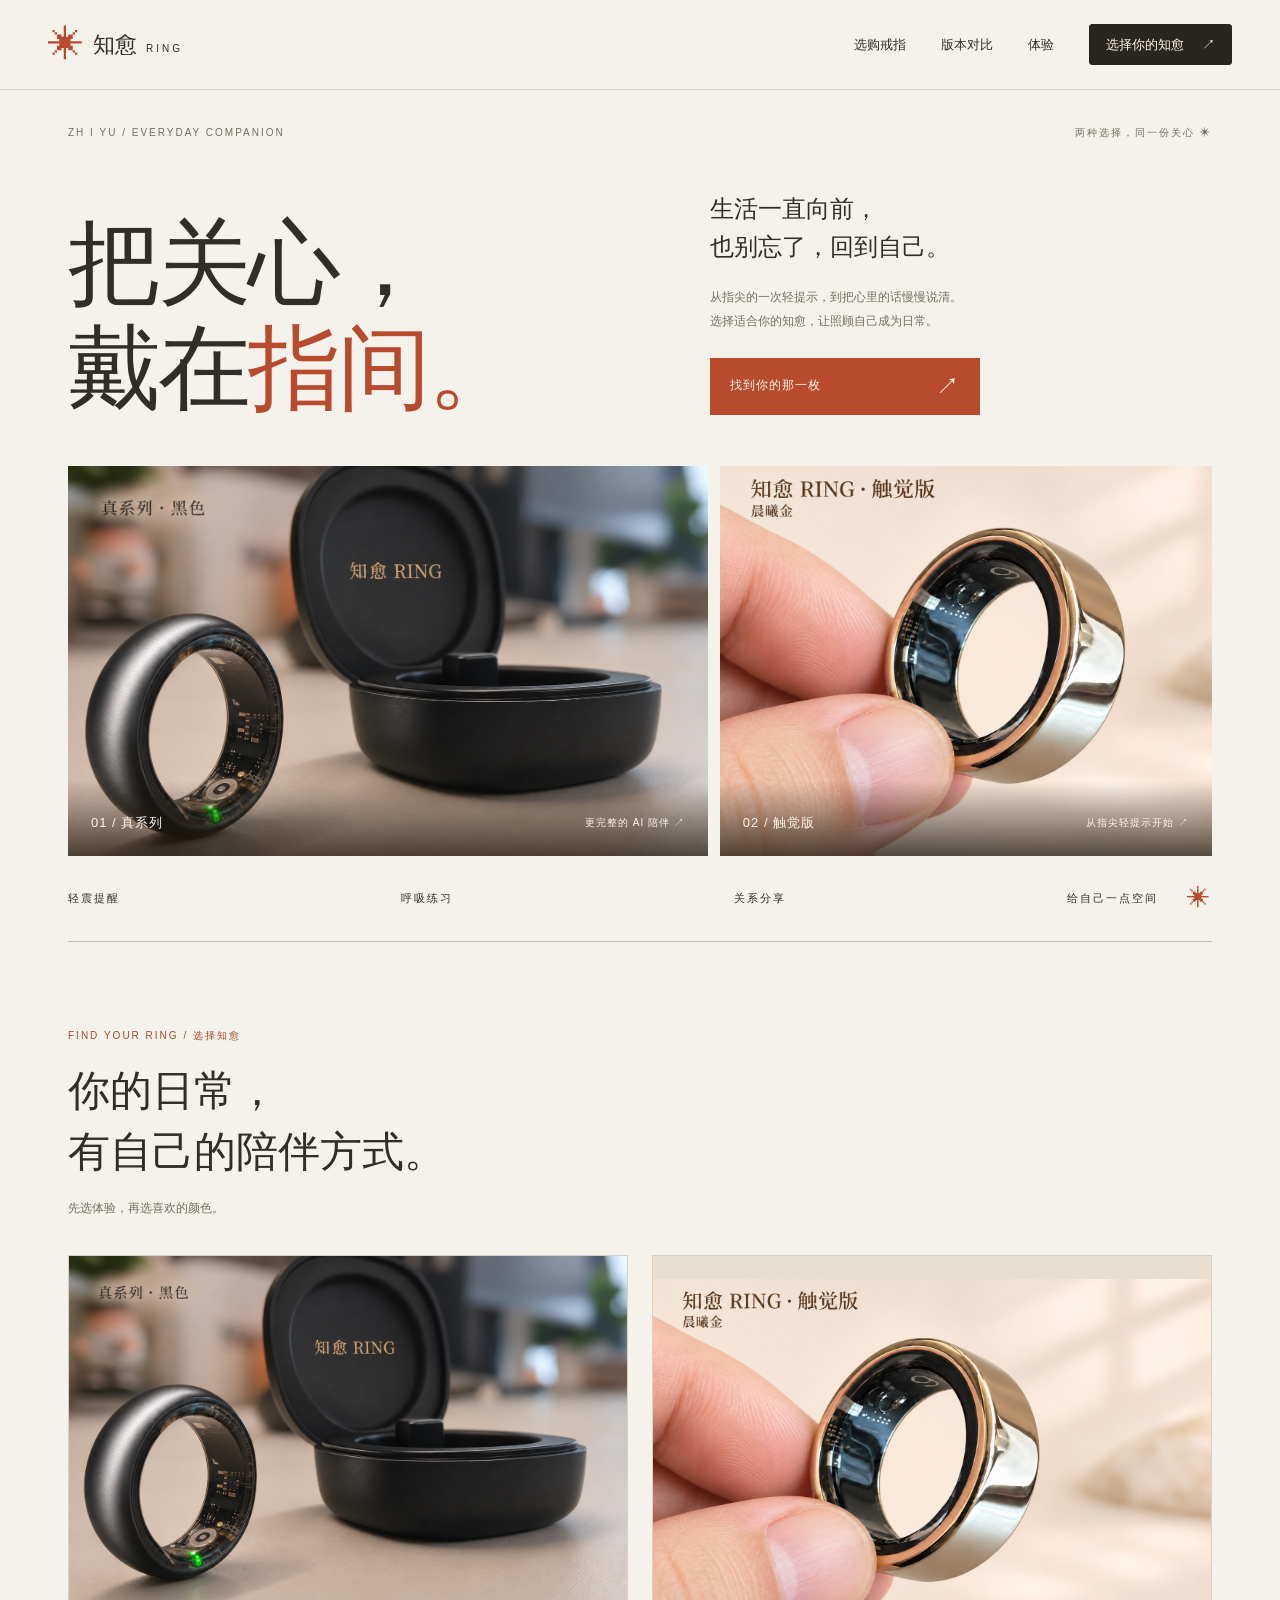
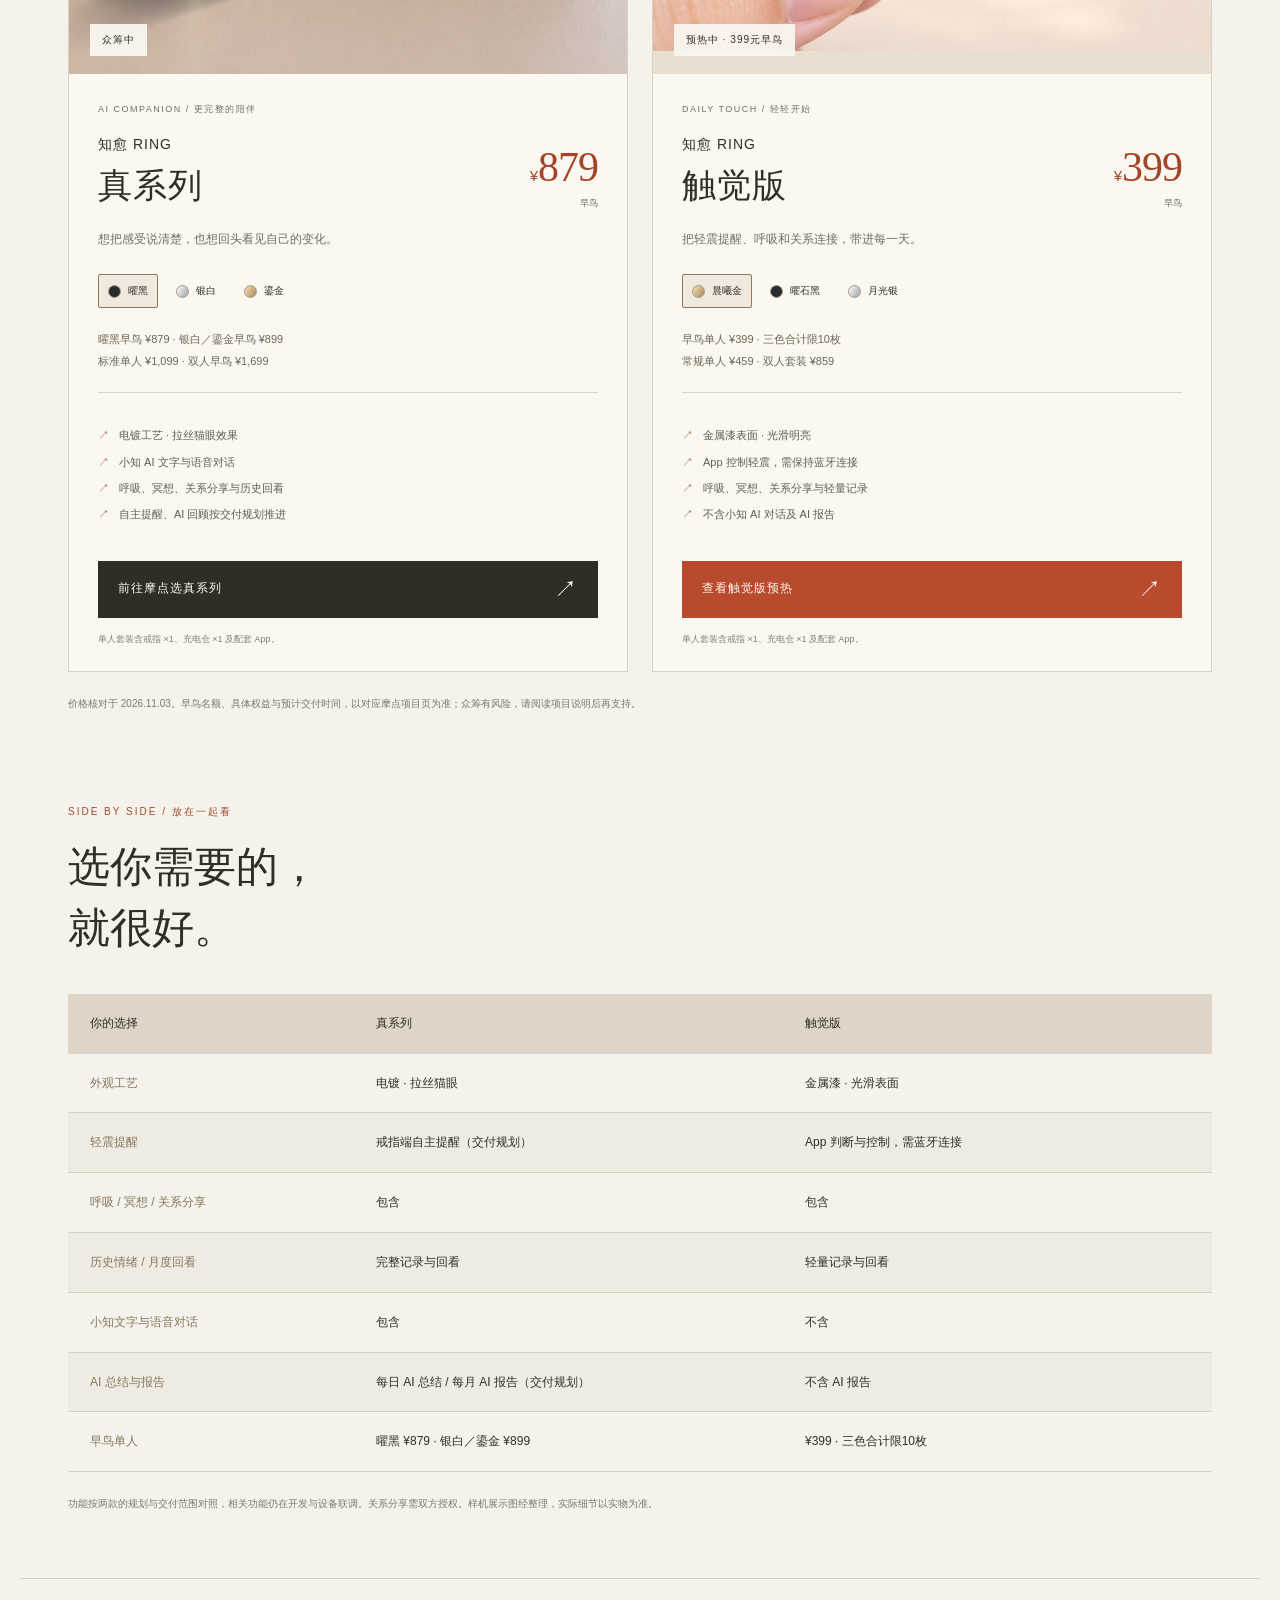
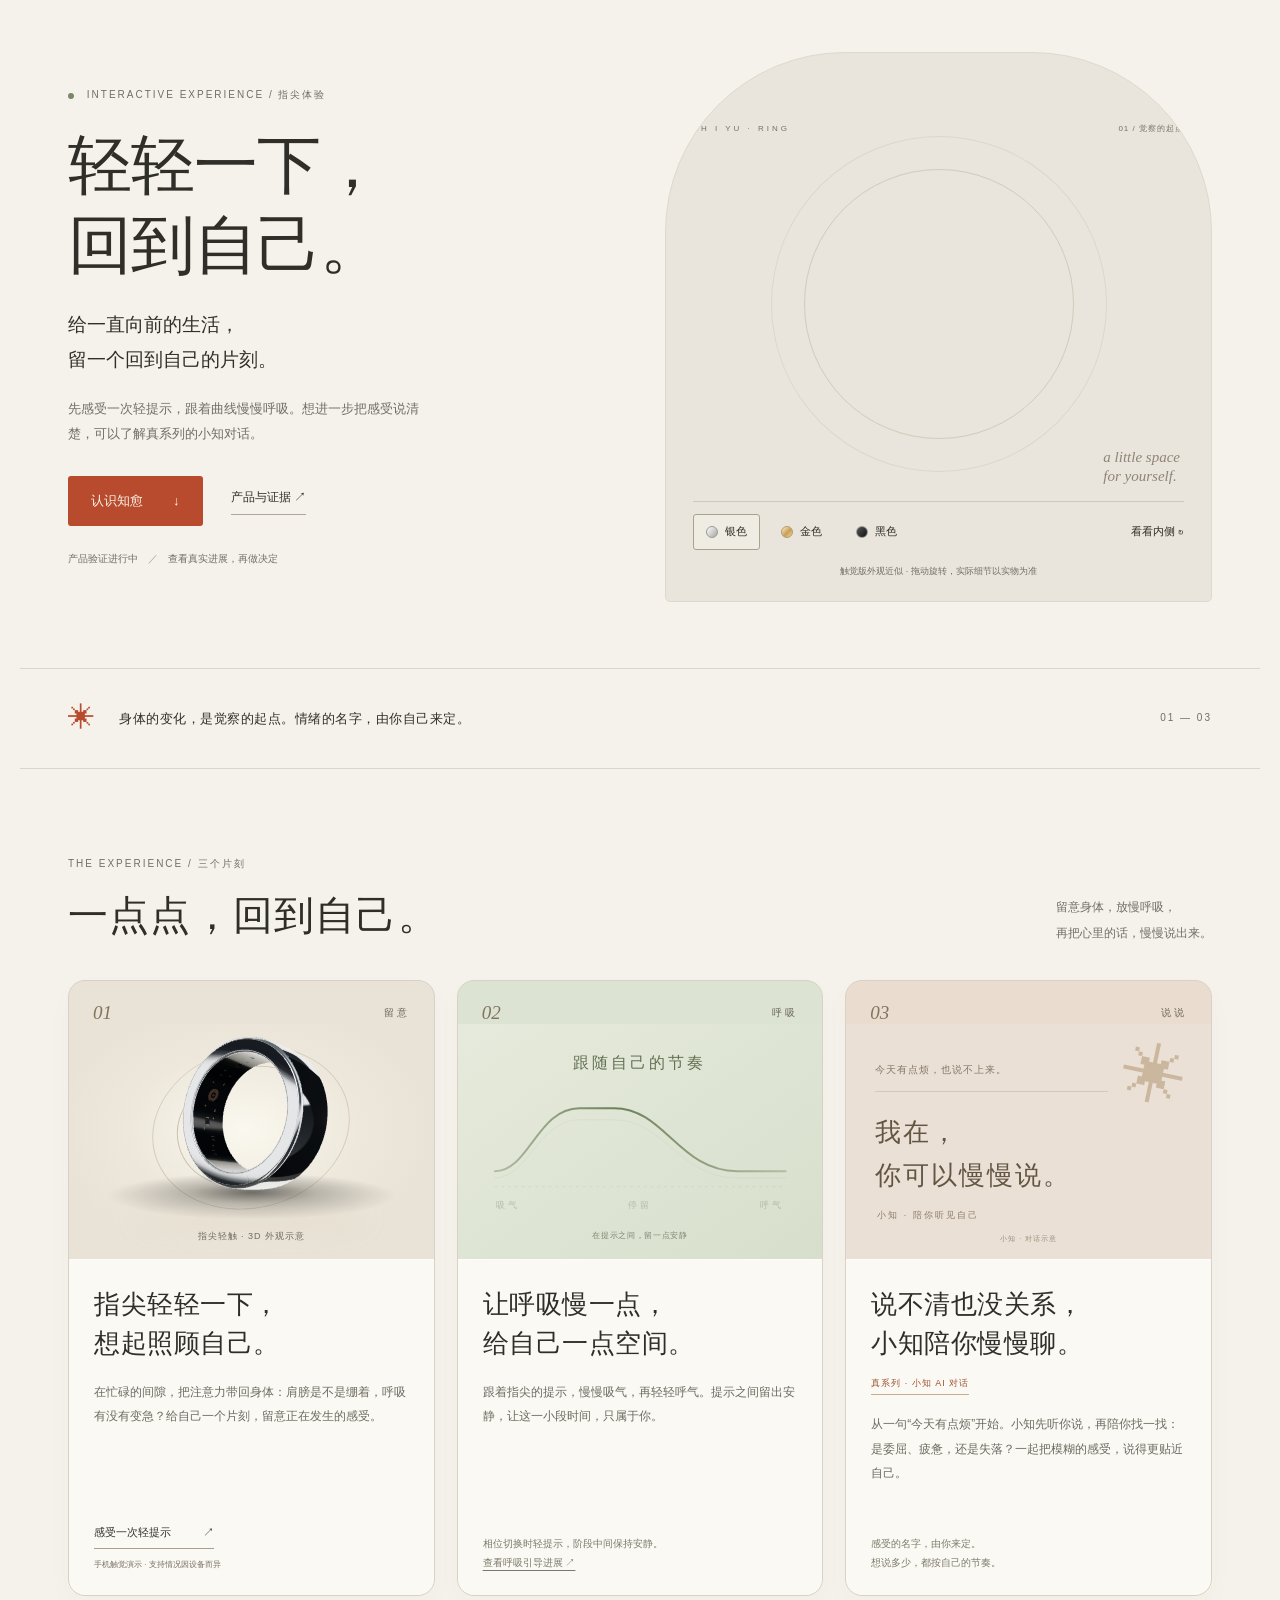
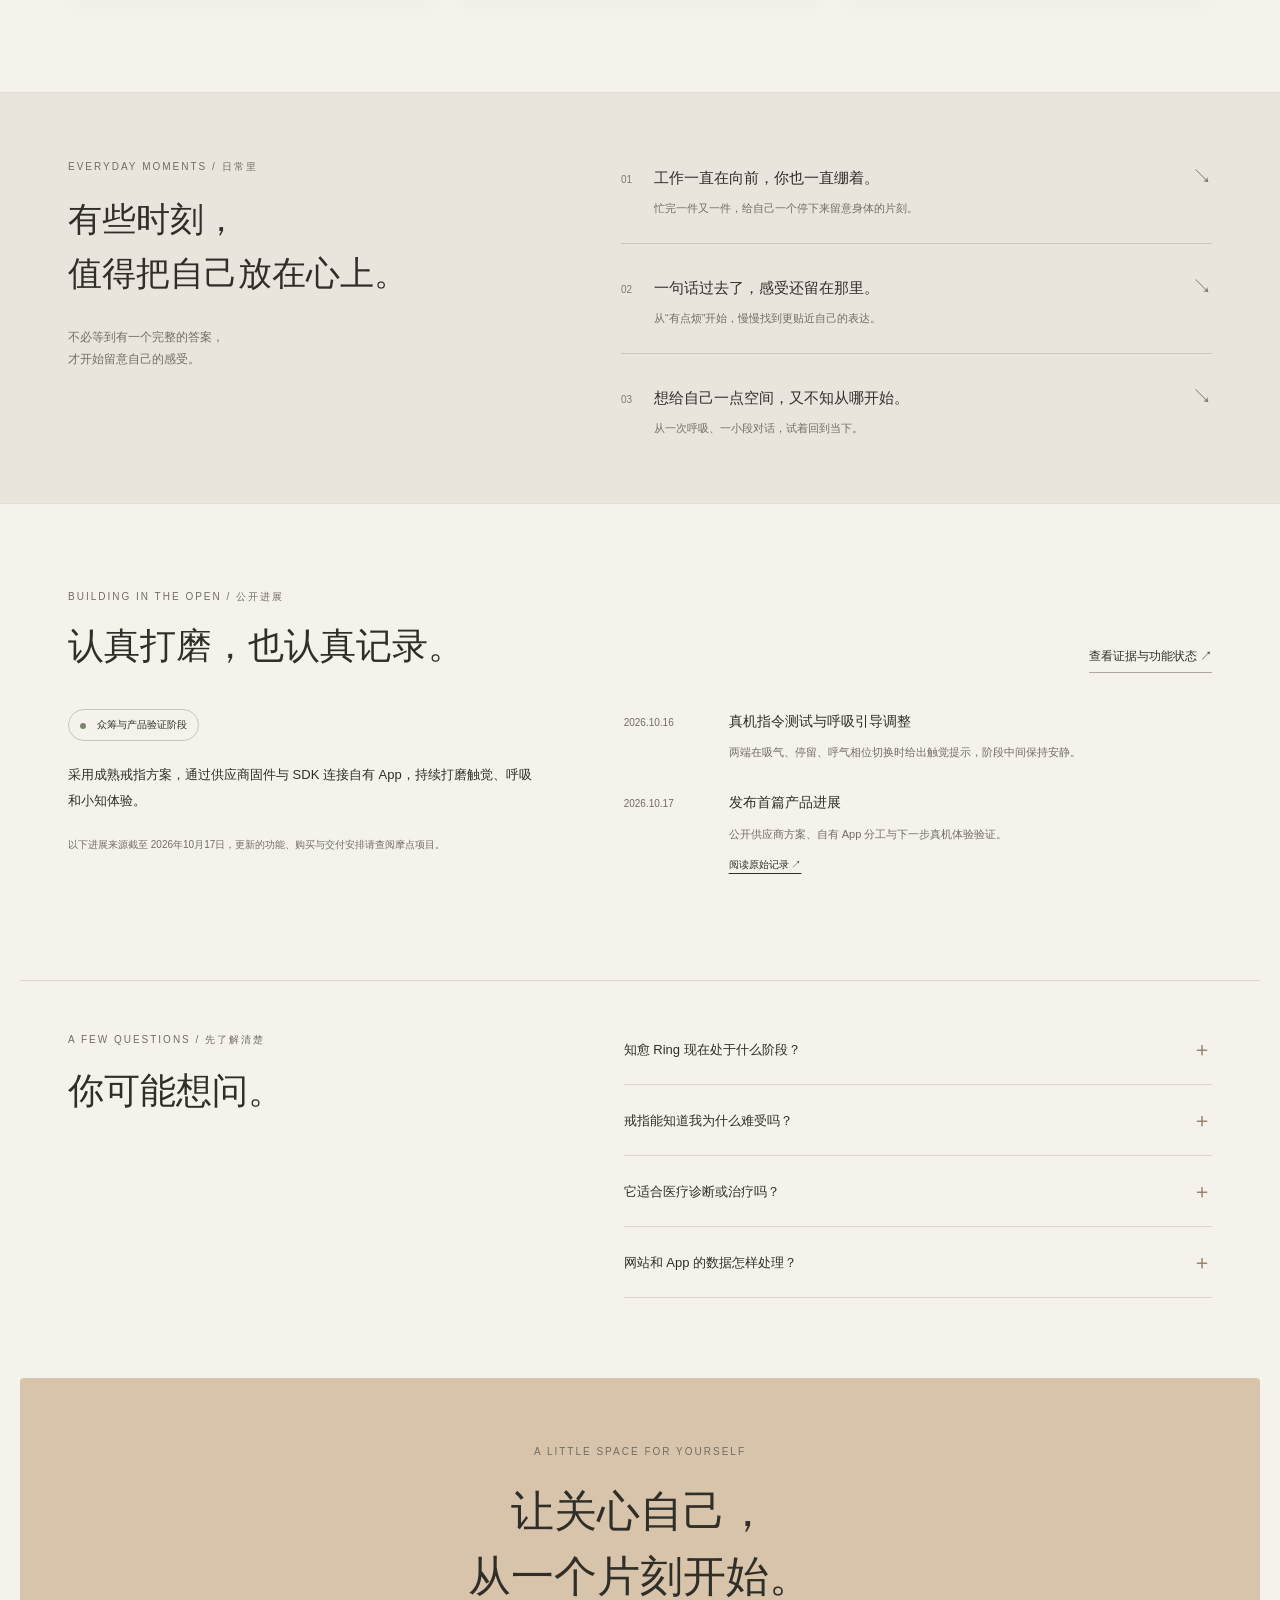
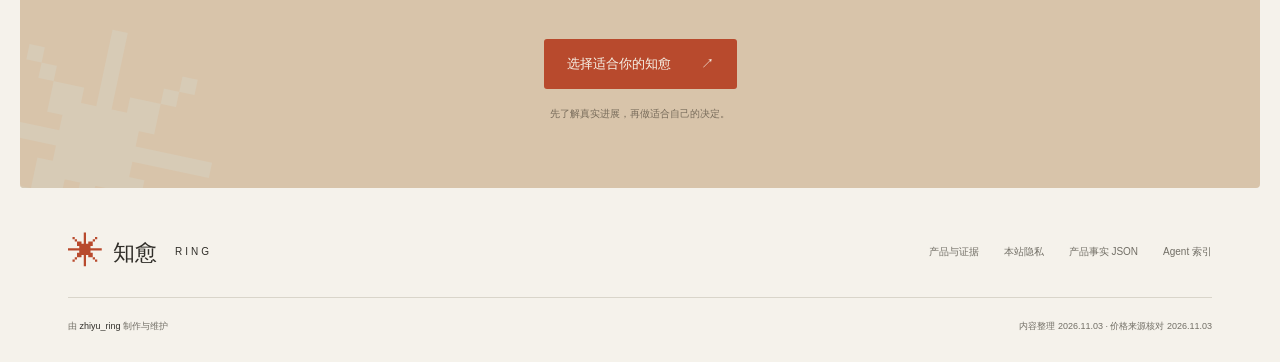
==== commit 0c50f045: "Build a two-edition storefront with real product galleries and verified pricing" ====
--- a/index.html
+++ b/index.html
@@ -2,45 +2,56 @@
 <html lang="zh-CN">
 <head>
 <meta charset="utf-8"><meta name="viewport" content="width=device-width,initial-scale=1,viewport-fit=cover">
-<title>知愈 Ring · 停一下，听见自己</title>
-<meta name="description" content="知愈 Ring，将指尖触觉、呼吸引导与小知对话放在一起，陪你留意日常感受。了解产品体验、研发进展与公开证据。">
+<title>知愈 RING｜真系列与触觉版 · 把关心戴在指间</title>
+<meta name="description" content="了解知愈 RING 真系列与触觉版：外观、三色选择、早鸟价格与功能对比。真系列879元起，触觉版399元早鸟，前往摩点了解众筹与预热。">
 <meta name="author" content="zhiyu_ring"><meta name="robots" content="index,follow">
 <link rel="canonical" href="https://zhiyu-ring.netlify.app/">
-<meta property="og:title" content="知愈 Ring · 停一下，听见自己"><meta property="og:description" content="给一直向前的生活，留一个回到自己的片刻。"><meta property="og:type" content="website">
+<meta property="og:title" content="知愈 RING｜真系列与触觉版 · 把关心戴在指间"><meta property="og:description" content="给一直向前的生活，留一个回到自己的片刻。"><meta property="og:type" content="website">
 <meta name="theme-color" content="#f5f2eb"><link rel="icon" href="favicon.svg" type="image/svg+xml"><link rel="stylesheet" href="site.css">
 <script type="importmap">{"imports":{"three":"./vendor/three.module.js"}}</script>
 <script type="application/ld+json">{"@context":"https://schema.org","@type":"WebSite","name":"知愈 Ring","url":"https://zhiyu-ring.netlify.app/","inLanguage":"zh-CN","creator":{"@type":"Person","name":"zhiyu_ring"}}</script>
-<script src="site.js?v=moments-20261030" type="module"></script>
+<script src="site.js?v=collection-20261103" type="module"></script>
+<script type="application/ld+json">{"@context": "https://schema.org", "@type": "ItemList", "name": "知愈 RING 两个版本", "itemListElement": [{"@type": "ListItem", "position": 1, "item": {"@type": "Product", "name": "知愈 RING 真系列", "brand": {"@type": "Brand", "name": "知愈 RING"}, "image": "https://zhiyu-ring.netlify.app/assets/true-black.jpg", "description": "众筹早鸟单人档，名额与交付安排以对应摩点项目为准。", "offers": {"@type": "Offer", "price": "879", "priceCurrency": "CNY", "url": "https://zhongchou.modian.com/item/159790.html"}}}, {"@type": "ListItem", "position": 2, "item": {"@type": "Product", "name": "知愈 RING 触觉版", "brand": {"@type": "Brand", "name": "知愈 RING"}, "image": "https://zhiyu-ring.netlify.app/assets/touch-gold.jpg", "description": "众筹早鸟单人档，名额与交付安排以对应摩点项目为准。", "offers": {"@type": "Offer", "price": "399", "priceCurrency": "CNY", "url": "https://zhongchou.modian.com/item/161112.html"}}}]}</script>
 </head>
 <body>
 <a class="skip" href="#main">跳到正文</a>
 <header class="site-header"><a class="brand" href="./" aria-label="知愈 Ring 首页"><span class="brand-symbol" aria-hidden="true">✳</span><span>知愈<span class="brand-en">RING</span></span></a>
-<nav aria-label="主导航"><a href="#experience">体验</a><a href="#moments">日常</a><a href="#progress">进展</a><a class="nav-cta" href="https://zhongchou.modian.com/item/159790.html" target="_blank" rel="noopener noreferrer">了解众筹 <span aria-hidden="true">↗</span></a></nav></header>
+<nav aria-label="主导航"><a href="#collection">选购戒指</a><a href="#compare">版本对比</a><a href="#experience">体验</a><a class="nav-cta" href="#collection">选择你的知愈 <span aria-hidden="true">↗</span></a></nav></header>
 <main id="main">
-<section class="hero shell" aria-labelledby="hero-title">
-<div class="hero-copy"><p class="eyebrow"><span class="status-dot"></span> 情绪觉察 · 呼吸引导 · AI 陪伴</p>
-<h1 id="hero-title">停一下，<br>听见<span class="title-mark">自己。</span></h1>
+<section class="store-hero shell" aria-labelledby="store-title">
+<div class="store-kicker"><span>ZH I YU / EVERYDAY COMPANION</span><span>两种选择，同一份关心 ✳</span></div>
+<div class="store-heading"><h1 id="store-title">把关心，<br>戴在<span>指间。</span></h1><div class="store-intro"><p>生活一直向前，<br>也别忘了，回到自己。</p><p class="store-description">从指尖的一次轻提示，到把心里的话慢慢说清。<br>选择适合你的知愈，让照顾自己成为日常。</p><a class="store-cta" href="#collection">找到你的那一枚 <span>↗</span></a></div></div>
+<div class="store-panorama"><a class="panorama-true" href="#true-edition"><img src="assets/true-black.jpg" alt="真系列曜黑戒指与充电仓，拉丝猫眼表面" fetchpriority="high"><span class="panorama-label">01 / 真系列 <b>更完整的 AI 陪伴 ↗</b></span></a><a class="panorama-touch" href="#touch-edition"><img src="assets/touch-gold.jpg" alt="触觉版晨曦金戒指，光滑金属漆外观" fetchpriority="high"><span class="panorama-label">02 / 触觉版 <b>从指尖轻提示开始 ↗</b></span></a></div>
+<div class="store-strip"><span>轻震提醒</span><span>呼吸练习</span><span>关系分享</span><span>给自己一点空间 <i>✳</i></span></div>
+</section>
+<section class="collection shell" id="collection" aria-labelledby="collection-title"><div class="shop-heading"><p class="eyebrow">FIND YOUR RING / 选择知愈</p><h2 id="collection-title">你的日常，<br>有自己的陪伴方式。</h2><p>先选体验，再选喜欢的颜色。</p></div><div class="product-grid">
+<article class="product-card" id="true-edition" data-product="true"><div class="product-photo"><img src="assets/true-black.jpg" alt="知愈真系列曜黑外观展示" width="1440" height="1080" loading="lazy"><span class="product-badge">众筹中</span></div><div class="product-info"><p class="eyebrow">AI COMPANION / 更完整的陪伴</p><div class="product-title"><h3>知愈 RING <em>真系列</em></h3><span class="product-price">¥<b data-price>879</b><small>早鸟</small></span></div><p class="product-desc">想把感受说清楚，也想回头看见自己的变化。</p><div class="product-swatches" role="group" aria-label="真系列颜色"><button class="product-swatch selected" data-image="assets/true-black.jpg" data-color="曜黑" data-price-value="879" aria-pressed="true"><i class="color-black"></i>曜黑</button><button class="product-swatch " data-image="assets/true-silver.jpg" data-color="银白" data-price-value="899" aria-pressed="false"><i class="color-silver"></i>银白</button><button class="product-swatch " data-image="assets/true-gold.jpg" data-color="鎏金" data-price-value="899" aria-pressed="false"><i class="color-gold"></i>鎏金</button></div><p class="product-prices">曜黑早鸟 ¥879 · 银白／鎏金早鸟 ¥899<br>标准单人 ¥1,099 · 双人早鸟 ¥1,699</p><ul class="product-features"><li>电镀工艺 · 拉丝猫眼效果</li><li>小知 AI 文字与语音对话</li><li>呼吸、冥想、关系分享与历史回看</li><li>自主提醒、AI 回顾按交付规划推进</li></ul><a class="store-cta" href="https://zhongchou.modian.com/item/159790.html" target="_blank" rel="noopener noreferrer">前往摩点选真系列<span>↗</span></a><p class="product-includes">单人套装含戒指 ×1、充电仓 ×1 及配套 App。</p></div></article><article class="product-card" id="touch-edition" data-product="touch"><div class="product-photo"><img src="assets/touch-gold.jpg" alt="知愈触觉版晨曦金外观展示" width="1440" height="1080" loading="lazy"><span class="product-badge">预热中 · 399元早鸟</span></div><div class="product-info"><p class="eyebrow">DAILY TOUCH / 轻轻开始</p><div class="product-title"><h3>知愈 RING <em>触觉版</em></h3><span class="product-price">¥<b data-price>399</b><small>早鸟</small></span></div><p class="product-desc">把轻震提醒、呼吸和关系连接，带进每一天。</p><div class="product-swatches" role="group" aria-label="触觉版颜色"><button class="product-swatch selected" data-image="assets/touch-gold.jpg" data-color="晨曦金" data-price-value="399" aria-pressed="true"><i class="color-gold"></i>晨曦金</button><button class="product-swatch " data-image="assets/touch-black.jpg" data-color="曜石黑" data-price-value="399" aria-pressed="false"><i class="color-black"></i>曜石黑</button><button class="product-swatch " data-image="assets/touch-silver.jpg" data-color="月光银" data-price-value="399" aria-pressed="false"><i class="color-silver"></i>月光银</button></div><p class="product-prices">早鸟单人 ¥399 · 三色合计限10枚<br>常规单人 ¥459 · 双人套装 ¥859</p><ul class="product-features"><li>金属漆表面 · 光滑明亮</li><li>App 控制轻震，需保持蓝牙连接</li><li>呼吸、冥想、关系分享与轻量记录</li><li>不含小知 AI 对话及 AI 报告</li></ul><a class="store-cta" href="https://zhongchou.modian.com/item/161112.html" target="_blank" rel="noopener noreferrer">查看触觉版预热<span>↗</span></a><p class="product-includes">单人套装含戒指 ×1、充电仓 ×1 及配套 App。</p></div></article></div><p class="shop-note">价格核对于 2026.11.03。早鸟名额、具体权益与预计交付时间，以对应摩点项目页为准；众筹有风险，请阅读项目说明后再支持。</p></section>
+<section class="comparison shell" id="compare" aria-labelledby="compare-title"><div class="shop-heading"><p class="eyebrow">SIDE BY SIDE / 放在一起看</p><h2 id="compare-title">选你需要的，<br>就很好。</h2></div><div class="compare-table" role="region" aria-label="两个版本的功能对比" tabindex="0"><table><thead><tr><th scope="col">你的选择</th><th scope="col">真系列</th><th scope="col">触觉版</th></tr></thead><tbody><tr><th scope="row">外观工艺</th><td>电镀 · 拉丝猫眼</td><td>金属漆 · 光滑表面</td></tr><tr><th scope="row">轻震提醒</th><td>戒指端自主提醒（交付规划）</td><td>App 判断与控制，需蓝牙连接</td></tr><tr><th scope="row">呼吸 / 冥想 / 关系分享</th><td>包含</td><td>包含</td></tr><tr><th scope="row">历史情绪 / 月度回看</th><td>完整记录与回看</td><td>轻量记录与回看</td></tr><tr><th scope="row">小知文字与语音对话</th><td>包含</td><td>不含</td></tr><tr><th scope="row">AI 总结与报告</th><td>每日 AI 总结 / 每月 AI 报告（交付规划）</td><td>不含 AI 报告</td></tr><tr><th scope="row">早鸟单人</th><td>曜黑 ¥879 · 银白／鎏金 ¥899</td><td>¥399 · 三色合计限10枚</td></tr></tbody></table></div><p class="shop-note">功能按两款的规划与交付范围对照，相关功能仍在开发与设备联调。关系分享需双方授权。样机展示图经整理，实际细节以实物为准。</p></section>
+
+<section class="hero shell interactive-studio" aria-labelledby="hero-title">
+<div class="hero-copy"><p class="eyebrow"><span class="status-dot"></span> INTERACTIVE EXPERIENCE / 指尖体验</p>
+<h2 id="hero-title">轻轻一下，<br>回到自己。</h2>
 <p class="hero-lead">给一直向前的生活，<br>留一个回到自己的片刻。</p>
-<p class="hero-detail">知愈 Ring，把指尖的提示、呼吸引导与小知对话放在一起，陪你留意身体，也慢慢把感受说清楚。</p>
+<p class="hero-detail">先感受一次轻提示，跟着曲线慢慢呼吸。想进一步把感受说清楚，可以了解真系列的小知对话。</p>
 <div class="actions"><a class="button primary" href="#experience">认识知愈 <span aria-hidden="true">↓</span></a><a class="text-link" href="product-evidence.html">产品与证据 <span aria-hidden="true">↗</span></a></div>
 <p class="hero-note">产品验证进行中 <span>／</span> 查看真实进展，再做决定</p></div>
 <div class="hero-object"><div class="object-top"><span>ZH I YU · RING</span><span>01 / 觉察的起点</span></div>
 <div class="stage"><div class="stage-orbit" aria-hidden="true"></div><canvas id="ringCanvas" aria-label="按样品照片制作的可旋转戒指模型"></canvas><p id="ringFallback" class="ring-fallback">戒指概念模型加载中</p><span class="stage-label">a little space<br>for yourself.</span></div>
 <div class="object-controls"><div class="finish-group" role="group" aria-label="模型配色"><button class="finish active" data-finish="silver" aria-pressed="true"><span class="swatch silver"></span>银色</button><button class="finish" data-finish="gold" aria-pressed="false"><span class="swatch gold"></span>金色</button><button class="finish" data-finish="black" aria-pressed="false"><span class="swatch black"></span>黑色</button></div><button class="inside-button" id="inside">看看内侧 ↻</button></div>
-<p class="object-caption">拖动可旋转 · 按样品照片制作的外观近似，实际细节以实物为准</p></div>
+<p class="object-caption">触觉版外观近似 · 拖动旋转，实际细节以实物为准</p></div>
 </section>
 <div class="intro-line shell"><span class="mini-symbol" aria-hidden="true">✳</span><p>身体的变化，是觉察的起点。<br class="mobile-break">情绪的名字，由你自己来定。</p><span class="intro-index">01 — 03</span></div>
 <section class="experience shell" id="experience" aria-labelledby="experience-title"><div class="section-heading"><div><p class="eyebrow">THE EXPERIENCE / 三个片刻</p><h2 id="experience-title">一点点，回到自己。</h2></div><p class="section-aside">留意身体，放慢呼吸，<br>再把心里的话，慢慢说出来。</p></div>
 <div class="experience-grid">
 <article class="experience-card touch-card"><div class="card-top"><span>01</span><span>留意</span></div><div class="touch-visual" aria-hidden="true"><span class="touch-wave w1"></span><span class="touch-wave w2"></span><span class="touch-ring"></span><canvas id="momentRingCanvas"></canvas><span class="visual-caption">指尖轻触 · 3D 外观示意</span></div><div class="moment-copy"><h3>指尖轻轻一下，<br>想起照顾自己。</h3><p>在忙碌的间隙，把注意力带回身体：肩膀是不是绷着，呼吸有没有变急？给自己一个片刻，留意正在发生的感受。</p><button class="card-action" id="touchDemo">感受一次轻提示 <span aria-hidden="true">↗</span></button><p class="demo-note" id="touchStatus" aria-live="polite">手机触觉演示 · 支持情况因设备而异</p></div></article>
 <article class="experience-card breathe-card"><div class="card-top"><span>02</span><span>呼吸</span></div><div class="breathe-visual rhythm-visual" aria-hidden="true"><span class="rhythm-title">跟随自己的节奏</span><svg class="rhythm-line" viewBox="0 0 340 130"><defs><linearGradient id="rhythmStroke" x1="0" x2="1"><stop offset="0" stop-color="#b2bda3"/><stop offset=".42" stop-color="#6d8059"/><stop offset="1" stop-color="#b2bda3"/></linearGradient></defs><path class="rhythm-baseline" d="M20 108H320"/><path class="rhythm-echo" d="M20 99C55 99 64 39 107 39H143C195 39 210 99 270 99H320"/><path class="rhythm-main" d="M20 92C55 92 64 27 107 27H143C195 27 210 92 270 92H320"/></svg><div class="rhythm-phases"><span>吸气</span><span>停留</span><span>呼气</span></div><span class="visual-caption">在提示之间，留一点安静</span></div><div class="moment-copy"><h3>让呼吸慢一点，<br>给自己一点空间。</h3><p>跟着指尖的提示，慢慢吸气，再轻轻呼气。提示之间留出安静，让这一小段时间，只属于你。</p><p class="card-footnote">相位切换时轻提示，阶段中间保持安静。<br><a href="product-evidence.html#status" style="text-decoration:underline;text-underline-offset:4px">查看呼吸引导进展 ↗</a></p></div></article>
-<article class="experience-card chat-card"><div class="card-top"><span>03</span><span>说说</span></div><div class="chat-visual conversation-visual" aria-label="小知对话示意"><div class="listening-mark" aria-hidden="true">✳</div><span class="listening-note">今天有点烦，也说不上来。</span><p class="listening-reply">我在，<br>你可以慢慢说。</p><span class="listening-sign">小知 · 陪你听见自己</span><span class="visual-caption">小知 · 对话示意</span></div><div class="moment-copy"><h3>说不清也没关系，<br>小知陪你慢慢聊。</h3><p>从一句“今天有点烦”开始。小知先听你说，再陪你找一找：是委屈、疲惫，还是失落？一起把模糊的感受，说得更贴近自己。</p><p class="card-footnote">感受的名字，由你来定。<br>想说多少，都按自己的节奏。</p></div></article>
+<article class="experience-card chat-card"><div class="card-top"><span>03</span><span>说说</span></div><div class="chat-visual conversation-visual" aria-label="小知对话示意"><div class="listening-mark" aria-hidden="true">✳</div><span class="listening-note">今天有点烦，也说不上来。</span><p class="listening-reply">我在，<br>你可以慢慢说。</p><span class="listening-sign">小知 · 陪你听见自己</span><span class="visual-caption">小知 · 对话示意</span></div><div class="moment-copy"><h3>说不清也没关系，<br>小知陪你慢慢聊。</h3><span class="edition-label">真系列 · 小知 AI 对话</span><p>从一句“今天有点烦”开始。小知先听你说，再陪你找一找：是委屈、疲惫，还是失落？一起把模糊的感受，说得更贴近自己。</p><p class="card-footnote">感受的名字，由你来定。<br>想说多少，都按自己的节奏。</p></div></article>
 </div></section>
 <section class="moments" id="moments"><div class="shell moments-inner"><div><p class="eyebrow">EVERYDAY MOMENTS / 日常里</p><h2>有些时刻，<br>值得把自己放在心上。</h2><p class="moments-intro">不必等到有一个完整的答案，<br>才开始留意自己的感受。</p></div><div class="moment-list"><article><span>01</span><div><h3>工作一直在向前，你也一直绷着。</h3><p>忙完一件又一件，给自己一个停下来留意身体的片刻。</p></div><span aria-hidden="true">↘</span></article><article><span>02</span><div><h3>一句话过去了，感受还留在那里。</h3><p>从“有点烦”开始，慢慢找到更贴近自己的表达。</p></div><span aria-hidden="true">↘</span></article><article><span>03</span><div><h3>想给自己一点空间，又不知从哪开始。</h3><p>从一次呼吸、一小段对话，试着回到当下。</p></div><span aria-hidden="true">↘</span></article></div></div></section>
 <section class="progress shell" id="progress"><div class="section-heading"><div><p class="eyebrow">BUILDING IN THE OPEN / 公开进展</p><h2>认真打磨，也认真记录。</h2></div><a class="text-link" href="product-evidence.html">查看证据与功能状态 ↗</a></div>
 <div class="progress-layout"><div class="progress-summary"><span class="progress-pill"><span class="status-dot"></span> 众筹与产品验证阶段</span><p>采用成熟戒指方案，通过供应商固件与 SDK 连接自有 App，持续打磨触觉、呼吸和小知体验。</p><p class="fine-print">以下进展来源截至 2026年10月17日，更新的功能、购买与交付安排请查阅摩点项目。</p></div><div class="timeline"><article><time datetime="2026-10-16">2026.10.16</time><div><h3>真机指令测试与呼吸引导调整</h3><p>两端在吸气、停留、呼气相位切换时给出触觉提示，阶段中间保持安静。</p></div></article><article><time datetime="2026-10-17">2026.10.17</time><div><h3>发布首篇产品进展</h3><p>公开供应商方案、自有 App 分工与下一步真机体验验证。</p><a href="https://www.modian.com/project/update/detail/224347" target="_blank" rel="noopener noreferrer">阅读原始记录 ↗</a></div></article></div></div></section>
 <section class="faq shell" aria-labelledby="faq-title"><div><p class="eyebrow">A FEW QUESTIONS / 先了解清楚</p><h2 id="faq-title">你可能想问。</h2></div><div class="faq-list"><details><summary>知愈 Ring 现在处于什么阶段？<span aria-hidden="true">＋</span></summary><p>本页引用的最新公开记录截至2026年10月17日，知愈处于众筹与产品验证阶段。购买前请核对摩点项目最新功能、价格、预计交期和售后条款。</p></details><details><summary>戒指能知道我为什么难受吗？<span aria-hidden="true">＋</span></summary><p>身体变化需要结合活动与个人情境理解。小知围绕你提供的信息梳理感受，情绪的具体含义由你参与确认。</p></details><details><summary>它适合医疗诊断或治疗吗？<span aria-hidden="true">＋</span></summary><p>知愈围绕日常情绪觉察与呼吸引导设计。现有资料尚未建立知愈改善焦虑或治疗心理疾病的产品效果结论。医疗诊断与治疗请寻求专业服务。</p></details><details><summary>网站和 App 的数据怎样处理？<span aria-hidden="true">＋</span></summary><p>本站提供公开资料，不设留资与支付表单，不使用访问统计或广告追踪脚本。App的数据采集、云端处理和删除机制，请以实际服务隐私政策为准。<a href="privacy.html">阅读本站隐私说明 ↗</a></p></details></div></section>
-<section class="closing shell"><p class="eyebrow">A LITTLE SPACE FOR YOURSELF</p><h2>让关心自己，<br>从一个片刻开始。</h2><a class="button primary" href="https://zhongchou.modian.com/item/159790.html" target="_blank" rel="noopener noreferrer">前往摩点了解知愈 <span aria-hidden="true">↗</span></a><p>先了解真实进展，再做适合自己的决定。</p><span class="closing-flower" aria-hidden="true">✳</span></section>
+<section class="closing shell"><p class="eyebrow">A LITTLE SPACE FOR YOURSELF</p><h2>让关心自己，<br>从一个片刻开始。</h2><a class="button primary" href="#collection">选择适合你的知愈 <span aria-hidden="true">↗</span></a><p>先了解真实进展，再做适合自己的决定。</p><span class="closing-flower" aria-hidden="true">✳</span></section>
 </main>
-<footer class="site-footer shell"><div class="footer-main"><a class="brand" href="./"><span class="brand-symbol" aria-hidden="true">✳</span>知愈 <span class="brand-en">RING</span></a><nav aria-label="资料导航"><a href="product-evidence.html">产品与证据</a><a href="privacy.html">本站隐私</a><a href="product-facts.json">产品事实 JSON</a><a href="llms.txt">Agent 索引</a></nav></div><div class="footer-bottom"><span>由 <strong>zhiyu_ring</strong> 制作与维护</span><span>内容整理 2026.10.30 · 进展来源截至 2026.10.17</span></div></footer>
+<footer class="site-footer shell"><div class="footer-main"><a class="brand" href="./"><span class="brand-symbol" aria-hidden="true">✳</span>知愈 <span class="brand-en">RING</span></a><nav aria-label="资料导航"><a href="product-evidence.html">产品与证据</a><a href="privacy.html">本站隐私</a><a href="product-facts.json">产品事实 JSON</a><a href="llms.txt">Agent 索引</a></nav></div><div class="footer-bottom"><span>由 <strong>zhiyu_ring</strong> 制作与维护</span><span>内容整理 2026.11.03 · 价格来源核对 2026.11.03</span></div></footer>
 </body></html>
--- a/site.css
+++ b/site.css
@@ -29,3 +29,20 @@
 .listening-sign{position:absolute;left:31px;bottom:36px;font-size:9px;letter-spacing:2px;color:#8d7a64}
 .conversation-visual .visual-caption{font-size:7px;bottom:13px;color:#9b8d7a}
 @media(prefers-reduced-motion:reduce){.rhythm-main,.rhythm-echo,.rhythm-phases span{animation:none;opacity:1}}
+
+/* A brief visual touch repeats quietly; device vibration stays on the button. */
+.touch-visual #momentRingCanvas,.touch-visual .touch-ring{animation:moment-tremor 6s linear infinite}
+.touch-visual .touch-wave{animation:moment-ripple 6s ease-out infinite}
+.touch-visual .touch-wave.w2{animation-delay:.22s}
+@keyframes moment-tremor{0%,5%,100%{translate:0 0}1%,3%{translate:-1.2px 0}2%,4%{translate:1.2px 0}}
+@keyframes moment-ripple{0%{transform:rotate(-15deg) scale(.80,.64);opacity:0}3%{opacity:.75}26%{transform:rotate(-15deg) scale(1.23,.984);opacity:0}100%{transform:rotate(-15deg) scale(1.23,.984);opacity:0}}
+@media(prefers-reduced-motion:reduce){.touch-visual #momentRingCanvas,.touch-visual .touch-ring,.touch-visual .touch-wave{animation:none}.touch-visual .touch-wave{opacity:.5}}
+/* The collection: warm editorial typography and two distinct product stories. */
+:root{--accent:#b84a2d}.site-header{border-bottom:1px solid var(--line)}.nav-cta{background:#29251f;color:#fff6e9;border-color:#29251f}.store-hero{padding-top:34px}.store-kicker{display:flex;justify-content:space-between;font-size:10px;letter-spacing:2px;color:#746e64}.store-heading{display:grid;grid-template-columns:1.15fr 1fr;align-items:end;padding:48px 0 44px;gap:64px}.store-heading h1{font-family:var(--serif);font-weight:400;font-size:clamp(62px,7.3vw,104px);line-height:1.13;letter-spacing:-3px}.store-heading h1 span{color:#b84a2d}.store-intro{padding-bottom:7px}.store-intro>p:first-child{font:24px/1.6 var(--serif)}.store-description{font-size:12px;line-height:2;color:#756e62;margin-top:18px}.store-cta{display:flex;align-items:center;justify-content:space-between;gap:25px;background:#b84a2d;color:#fff7ed;padding:17px 20px;font-size:12px;letter-spacing:1px;transition:background .2s,transform .2s}.store-cta:hover{background:#973d25;transform:translateY(-2px)}.store-intro .store-cta{margin-top:25px;max-width:270px}.store-cta span{font-size:23px;line-height:1}.store-panorama{display:grid;grid-template-columns:1.3fr 1fr;gap:12px}.store-panorama>a{position:relative;display:block;overflow:hidden;background:#e5dacb}.store-panorama img{width:100%;height:390px;object-fit:cover;display:block;transition:transform .8s}.store-panorama>a:hover img{transform:scale(1.025)}.panorama-label{position:absolute;bottom:0;left:0;right:0;display:flex;justify-content:space-between;align-items:center;padding:30px 23px 21px;background:linear-gradient(transparent,#21190dbf);color:#fff6e9;font-size:13px;letter-spacing:1px}.panorama-label b{font-size:10px;font-weight:400}.store-strip{display:flex;align-items:center;justify-content:space-between;padding:22px 0;border-bottom:1px solid #c9c0b3;font-size:11px;letter-spacing:2px}.store-strip i{font-style:normal;color:#b84a2d;font-size:23px;vertical-align:middle;margin-left:24px}.collection{padding-top:85px;padding-bottom:55px;scroll-margin-top:30px}.shop-heading{margin-bottom:35px}.shop-heading h2{font:42px/1.45 var(--serif);margin-top:16px}.shop-heading>p:last-child:not(.eyebrow){font-size:12px;color:#756e62;margin-top:15px}.product-grid{display:grid;grid-template-columns:1fr 1fr;gap:24px}.product-card{background:#fbf8f1;border:1px solid #d9d1c4;scroll-margin-top:25px;min-width:0}.product-photo{position:relative;overflow:hidden;background:#e8ddcd}.product-photo img{display:block;width:100%;height:auto;aspect-ratio:4/3;object-fit:cover}.product-badge{position:absolute;bottom:18px;left:21px;padding:7px 12px;background:#fbf8f1ec;font-size:10px;letter-spacing:1px}.product-info{padding:27px 29px 24px}.product-info .eyebrow{font-size:9px;letter-spacing:1.5px}.product-title{display:flex;align-items:end;justify-content:space-between;gap:10px;margin-top:15px}.product-title h3{font-size:14px;font-weight:400;letter-spacing:1px}.product-title em{display:block;font:34px/1.5 var(--serif);font-style:normal;margin-top:3px}.product-price{font-size:15px;white-space:nowrap;color:#a54428}.product-price b{font:42px Georgia,serif;letter-spacing:-1px}.product-price small{font-size:9px;display:block;text-align:right;margin-top:4px;color:#746c5d}.product-desc{font-size:12px;color:#746c5d;line-height:1.9;margin-top:17px}.product-swatches{display:flex;gap:8px;margin-top:23px;flex-wrap:wrap}.product-swatch{background:transparent;border:1px solid transparent;padding:7px 9px;font-size:10px;display:flex;gap:7px;align-items:center;border-radius:2px}.product-swatch.selected{border-color:#8b7960;background:#f0e9dd}.product-swatch i{width:13px;height:13px;display:block;border-radius:50%;border:1px solid #a79a87}.color-black{background:#292c2a}.color-silver{background:linear-gradient(120deg,#fff,#9ba09e)}.color-gold{background:linear-gradient(120deg,#f7e2af,#ab8757)}.product-prices{font-size:11px;line-height:2;color:#716656;margin-top:20px;padding-bottom:20px;border-bottom:1px solid #ded5c6}.product-features{padding:18px 0 22px;list-style:none;font-size:11px;line-height:2.4;color:#635c50}.product-features li:before{content:'↗';color:#a85a38;margin-right:10px}.product-card:first-child .store-cta{background:#302d26}.product-card:first-child .store-cta:hover{background:#514737}.product-includes{font-size:9px;line-height:1.8;color:#857c6d;margin-top:13px}.shop-note{font-size:10px;line-height:1.9;color:#817669;margin-top:22px;max-width:900px}.comparison{padding-top:35px;padding-bottom:65px;scroll-margin-top:30px}.compare-table{overflow-x:auto}.compare-table table{border-collapse:collapse;width:100%;text-align:left;font-size:12px;line-height:1.9}.compare-table th,.compare-table td{padding:18px 22px;border-bottom:1px solid #d9d1c4;vertical-align:top}.compare-table thead{background:#ded5c6}.compare-table th{font-weight:400}.compare-table tbody th{color:#86765f;width:25%}.compare-table td{width:37.5%}.compare-table tbody tr:nth-child(even){background:#f0ebe2}.interactive-studio{border-top:1px solid #d5cbbb;padding-top:65px}.interactive-studio h2{font:64px/1.25 var(--serif);letter-spacing:-1px;margin:22px 0}.interactive-studio .hero-object{min-height:500px}.closing{background:#d8c4aa}.button.primary{background:#b84a2d}.shop-heading .eyebrow{color:#a44c2e}.product-swatch:focus-visible,.store-cta:focus-visible{outline:2px solid #953b20;outline-offset:4px}
+@media(max-width:1000px){.store-heading{gap:35px}.product-info{padding:23px}.product-title em{font-size:30px}.store-panorama img{height:330px}}
+@media(max-width:700px){.site-header nav>a:first-child{display:inline}.site-header nav>a:nth-child(2),.site-header nav>a:nth-child(3){display:none}.site-header nav{gap:13px}.nav-cta{font-size:10px}.store-hero{padding-top:22px}.store-kicker{font-size:8px;letter-spacing:1px}.store-kicker>span:last-child{display:none}.store-heading{grid-template-columns:1fr;gap:25px;padding:30px 0}.store-heading h1{font-size:70px;letter-spacing:-2px}.store-intro>p:first-child{font-size:20px}.store-description{font-size:11px;margin-top:12px}.store-intro .store-cta{max-width:none;margin-top:19px}.store-panorama{gap:8px;grid-template-columns:1fr 1fr}.store-panorama img{height:220px}.panorama-label{padding:35px 12px 13px;display:block;font-size:11px}.panorama-label b{display:block;font-size:8px;letter-spacing:0;margin-top:7px}.store-strip{font-size:9px;letter-spacing:0;padding:18px 0}.store-strip>span:last-child{display:none}.collection{padding-top:45px;padding-bottom:30px}.shop-heading h2{font-size:32px}.product-grid{grid-template-columns:1fr;gap:28px}.product-info{padding:23px}.product-title em{font-size:33px}.product-photo img{aspect-ratio:4/3}.product-price b{font-size:38px}.product-desc{font-size:12px}.product-features{font-size:11px}.product-prices{font-size:11px}.comparison{padding-top:25px;padding-bottom:38px}.compare-table table{font-size:10px}.compare-table th,.compare-table td{padding:13px 9px}.compare-table tbody th{width:24%}.compare-table td{width:38%}.interactive-studio{padding-top:40px}.interactive-studio h2{font-size:48px}.interactive-studio .hero-object{min-height:450px}.shop-note{font-size:9px}}
+@media(prefers-reduced-motion:reduce){.store-panorama img,.store-cta{transition:none}}
+
+.store-panorama img{object-fit:contain;background:#e5dacb}.edition-label{display:inline-block;width:fit-content;font-size:9px;color:#9d5434;border-bottom:1px solid #c8ac93;padding-bottom:3px;margin-top:12px;letter-spacing:1px}
+.product-photo img{object-fit:contain;background:#e9dfd1}
+.store-panorama img{object-fit:cover;object-position:left top}@media(max-width:700px){.store-panorama img{height:155px}.panorama-label{padding:30px 10px 11px}.panorama-label b{font-size:7px}}
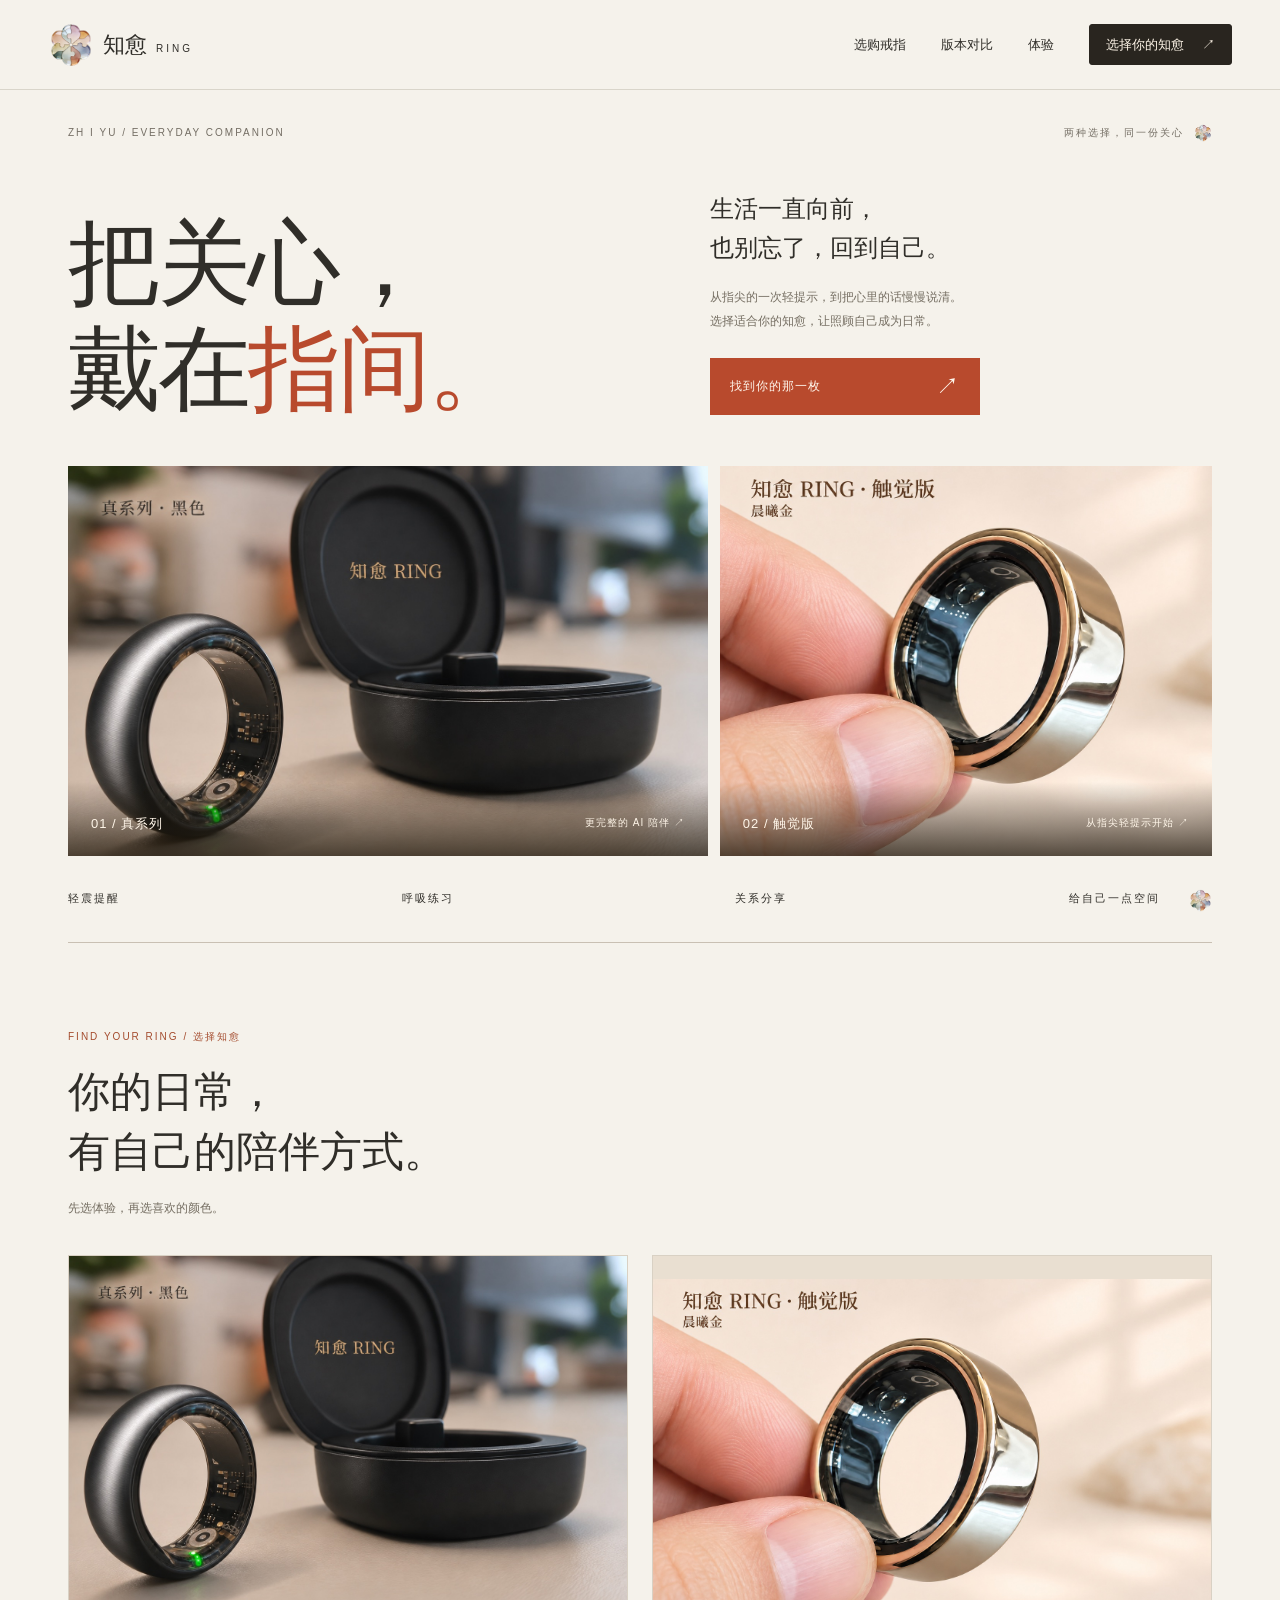
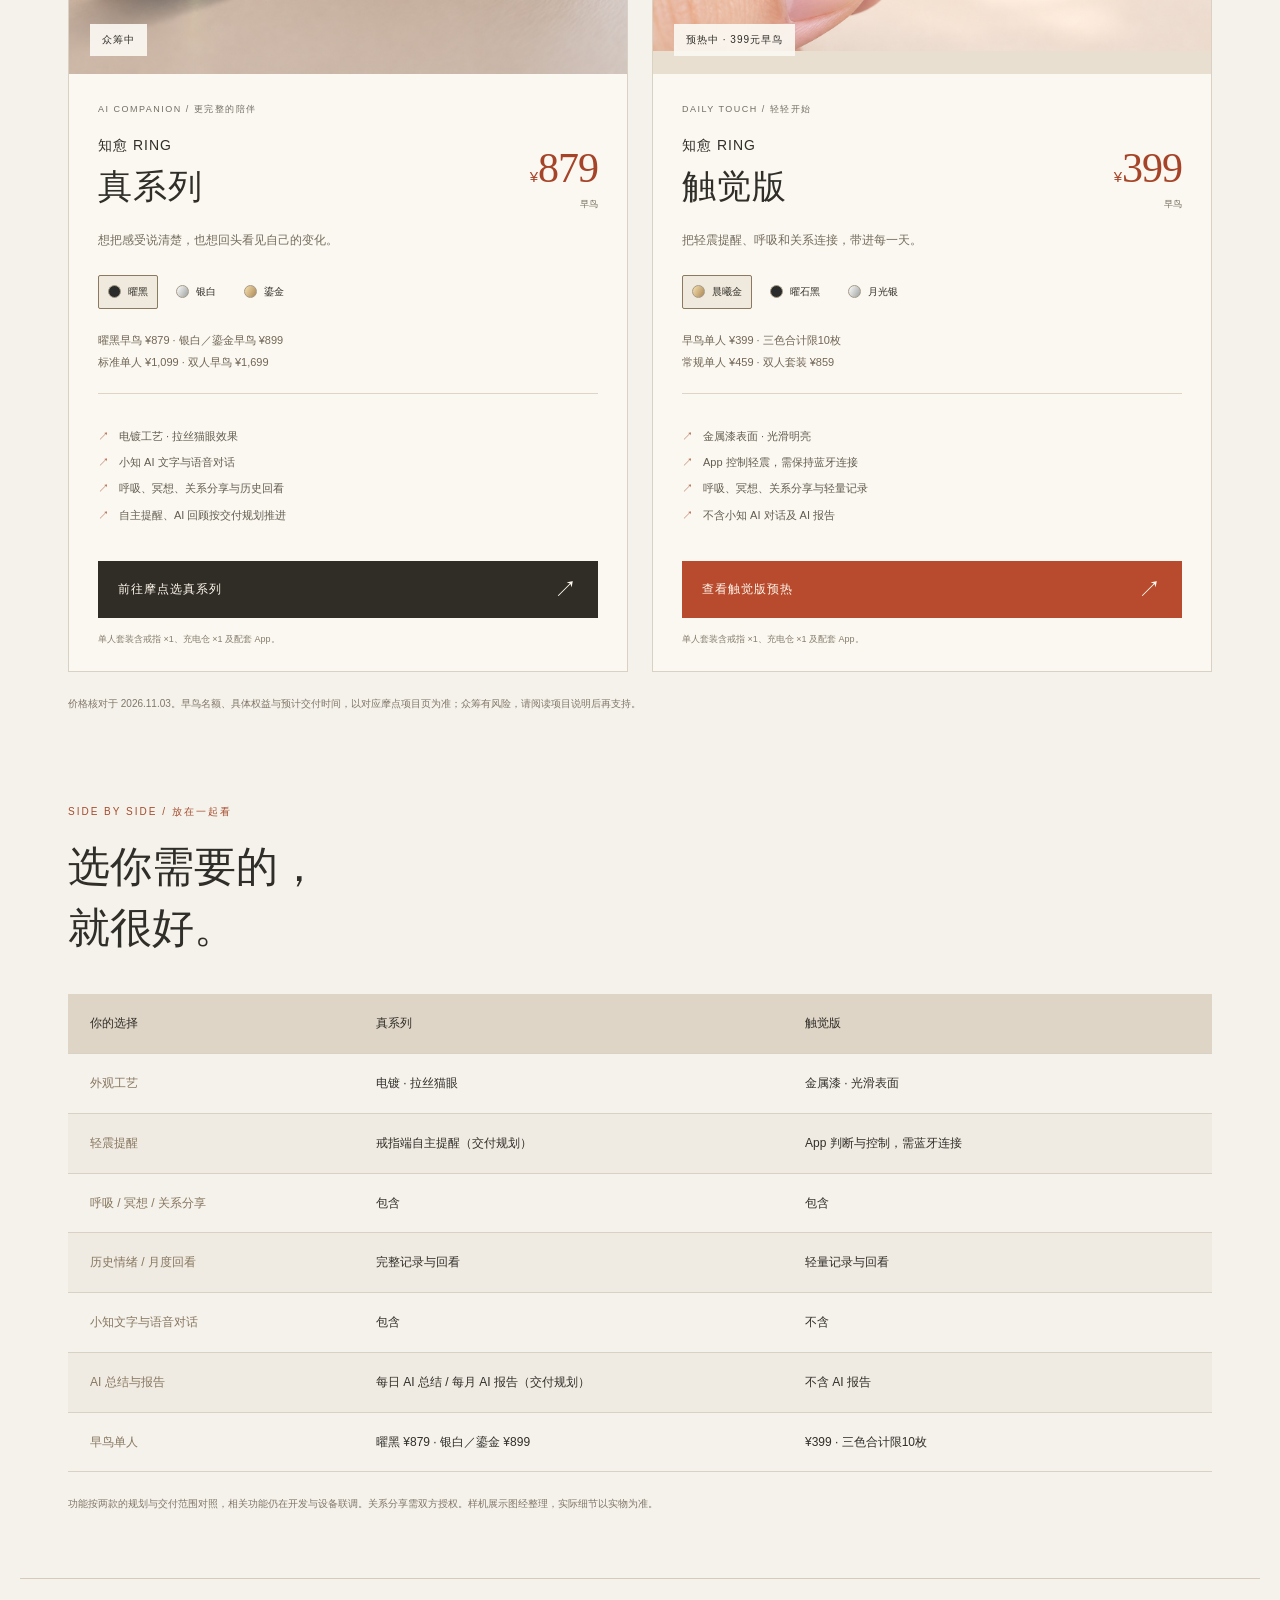
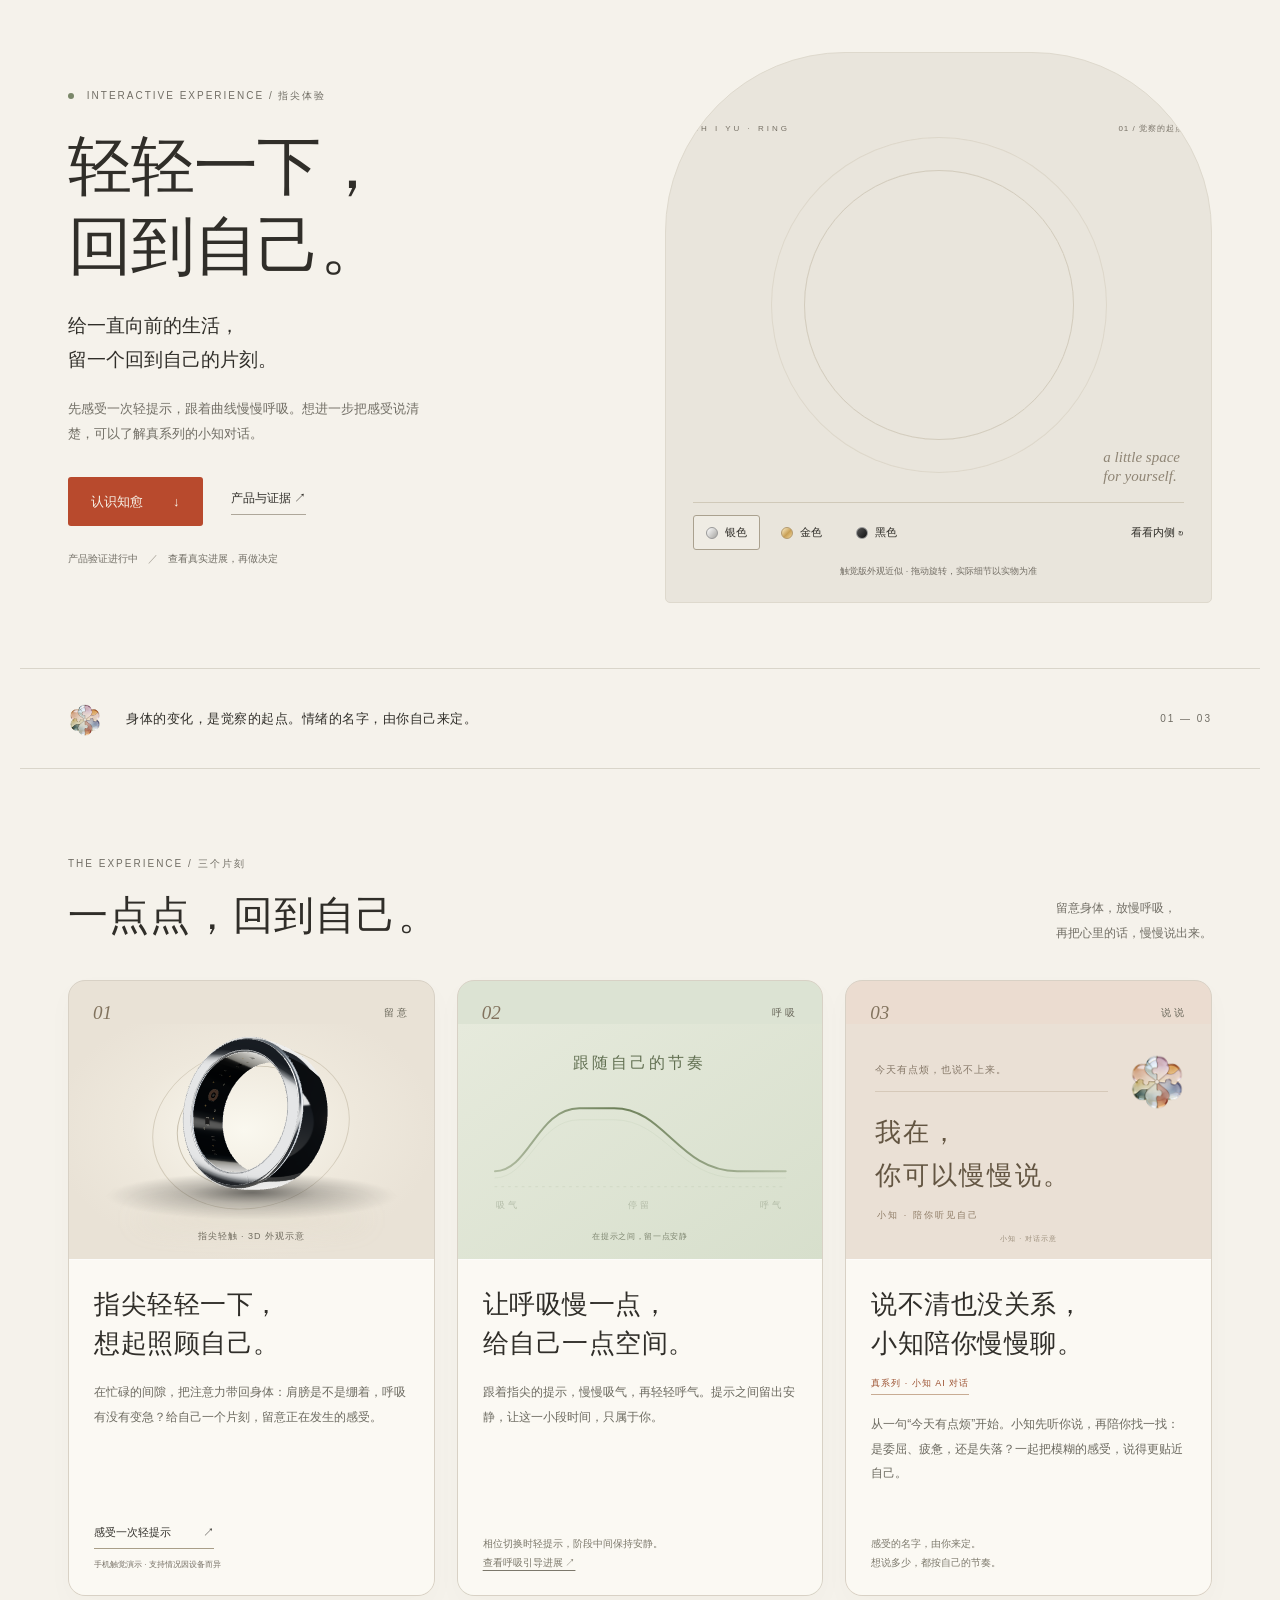
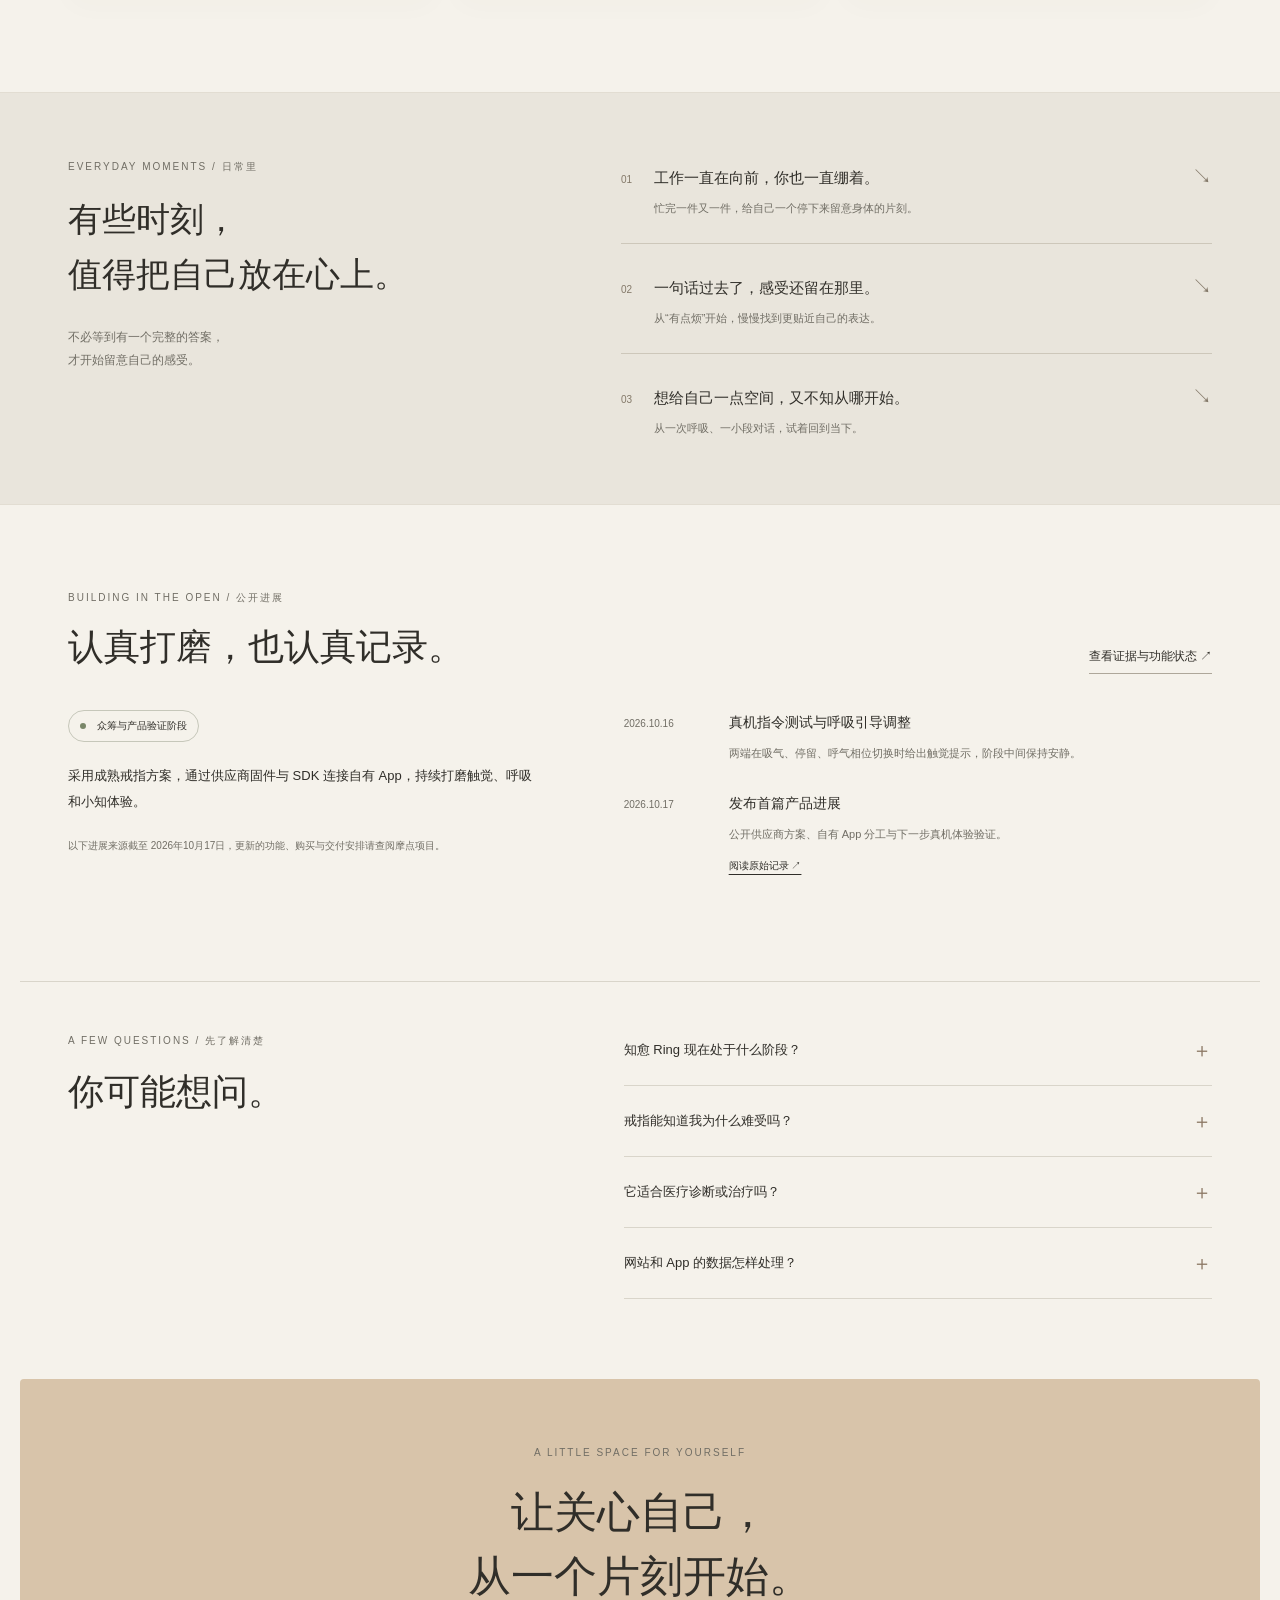
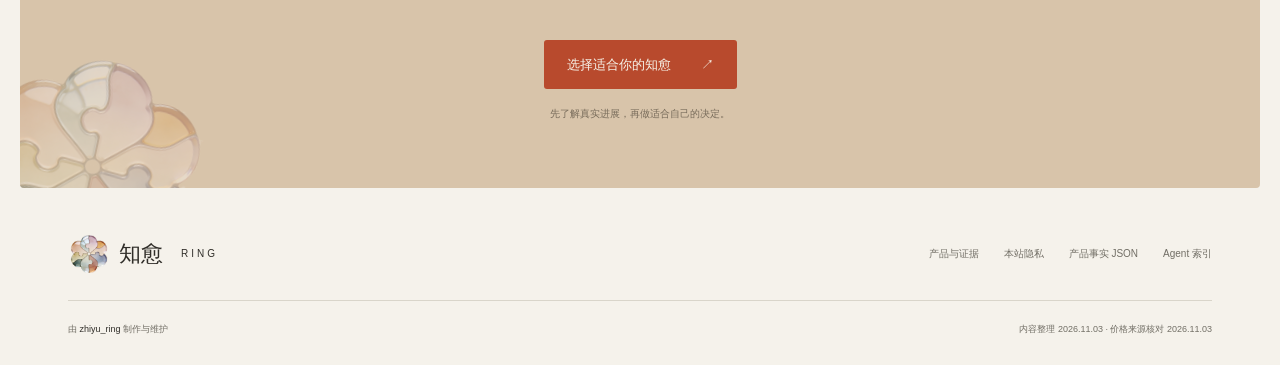
==== commit 87554096: "Use the original Zhiyu petal logo across the website" ====
--- a/index.html
+++ b/index.html
@@ -7,7 +7,7 @@
 <meta name="author" content="zhiyu_ring"><meta name="robots" content="index,follow">
 <link rel="canonical" href="https://zhiyu-ring.netlify.app/">
 <meta property="og:title" content="知愈 RING｜真系列与触觉版 · 把关心戴在指间"><meta property="og:description" content="给一直向前的生活，留一个回到自己的片刻。"><meta property="og:type" content="website">
-<meta name="theme-color" content="#f5f2eb"><link rel="icon" href="favicon.svg" type="image/svg+xml"><link rel="stylesheet" href="site.css">
+<meta name="theme-color" content="#f5f2eb"><link rel="icon" href="assets/zhiyu-petal.png" type="image/png"><link rel="stylesheet" href="site.css">
 <script type="importmap">{"imports":{"three":"./vendor/three.module.js"}}</script>
 <script type="application/ld+json">{"@context":"https://schema.org","@type":"WebSite","name":"知愈 Ring","url":"https://zhiyu-ring.netlify.app/","inLanguage":"zh-CN","creator":{"@type":"Person","name":"zhiyu_ring"}}</script>
 <script src="site.js?v=collection-20261103" type="module"></script>
@@ -15,14 +15,14 @@
 </head>
 <body>
 <a class="skip" href="#main">跳到正文</a>
-<header class="site-header"><a class="brand" href="./" aria-label="知愈 Ring 首页"><span class="brand-symbol" aria-hidden="true">✳</span><span>知愈<span class="brand-en">RING</span></span></a>
+<header class="site-header"><a class="brand" href="./" aria-label="知愈 Ring 首页"><span class="brand-symbol" aria-hidden="true"><img class="petal-mark" src="assets/zhiyu-petal.png" alt="" width="40" height="40"></span><span>知愈<span class="brand-en">RING</span></span></a>
 <nav aria-label="主导航"><a href="#collection">选购戒指</a><a href="#compare">版本对比</a><a href="#experience">体验</a><a class="nav-cta" href="#collection">选择你的知愈 <span aria-hidden="true">↗</span></a></nav></header>
 <main id="main">
 <section class="store-hero shell" aria-labelledby="store-title">
-<div class="store-kicker"><span>ZH I YU / EVERYDAY COMPANION</span><span>两种选择，同一份关心 ✳</span></div>
+<div class="store-kicker"><span>ZH I YU / EVERYDAY COMPANION</span><span>两种选择，同一份关心 <img class="petal-mark" src="assets/zhiyu-petal.png" alt="" width="40" height="40"></span></div>
 <div class="store-heading"><h1 id="store-title">把关心，<br>戴在<span>指间。</span></h1><div class="store-intro"><p>生活一直向前，<br>也别忘了，回到自己。</p><p class="store-description">从指尖的一次轻提示，到把心里的话慢慢说清。<br>选择适合你的知愈，让照顾自己成为日常。</p><a class="store-cta" href="#collection">找到你的那一枚 <span>↗</span></a></div></div>
 <div class="store-panorama"><a class="panorama-true" href="#true-edition"><img src="assets/true-black.jpg" alt="真系列曜黑戒指与充电仓，拉丝猫眼表面" fetchpriority="high"><span class="panorama-label">01 / 真系列 <b>更完整的 AI 陪伴 ↗</b></span></a><a class="panorama-touch" href="#touch-edition"><img src="assets/touch-gold.jpg" alt="触觉版晨曦金戒指，光滑金属漆外观" fetchpriority="high"><span class="panorama-label">02 / 触觉版 <b>从指尖轻提示开始 ↗</b></span></a></div>
-<div class="store-strip"><span>轻震提醒</span><span>呼吸练习</span><span>关系分享</span><span>给自己一点空间 <i>✳</i></span></div>
+<div class="store-strip"><span>轻震提醒</span><span>呼吸练习</span><span>关系分享</span><span>给自己一点空间 <i><img class="petal-mark" src="assets/zhiyu-petal.png" alt="" width="40" height="40"></i></span></div>
 </section>
 <section class="collection shell" id="collection" aria-labelledby="collection-title"><div class="shop-heading"><p class="eyebrow">FIND YOUR RING / 选择知愈</p><h2 id="collection-title">你的日常，<br>有自己的陪伴方式。</h2><p>先选体验，再选喜欢的颜色。</p></div><div class="product-grid">
 <article class="product-card" id="true-edition" data-product="true"><div class="product-photo"><img src="assets/true-black.jpg" alt="知愈真系列曜黑外观展示" width="1440" height="1080" loading="lazy"><span class="product-badge">众筹中</span></div><div class="product-info"><p class="eyebrow">AI COMPANION / 更完整的陪伴</p><div class="product-title"><h3>知愈 RING <em>真系列</em></h3><span class="product-price">¥<b data-price>879</b><small>早鸟</small></span></div><p class="product-desc">想把感受说清楚，也想回头看见自己的变化。</p><div class="product-swatches" role="group" aria-label="真系列颜色"><button class="product-swatch selected" data-image="assets/true-black.jpg" data-color="曜黑" data-price-value="879" aria-pressed="true"><i class="color-black"></i>曜黑</button><button class="product-swatch " data-image="assets/true-silver.jpg" data-color="银白" data-price-value="899" aria-pressed="false"><i class="color-silver"></i>银白</button><button class="product-swatch " data-image="assets/true-gold.jpg" data-color="鎏金" data-price-value="899" aria-pressed="false"><i class="color-gold"></i>鎏金</button></div><p class="product-prices">曜黑早鸟 ¥879 · 银白／鎏金早鸟 ¥899<br>标准单人 ¥1,099 · 双人早鸟 ¥1,699</p><ul class="product-features"><li>电镀工艺 · 拉丝猫眼效果</li><li>小知 AI 文字与语音对话</li><li>呼吸、冥想、关系分享与历史回看</li><li>自主提醒、AI 回顾按交付规划推进</li></ul><a class="store-cta" href="https://zhongchou.modian.com/item/159790.html" target="_blank" rel="noopener noreferrer">前往摩点选真系列<span>↗</span></a><p class="product-includes">单人套装含戒指 ×1、充电仓 ×1 及配套 App。</p></div></article><article class="product-card" id="touch-edition" data-product="touch"><div class="product-photo"><img src="assets/touch-gold.jpg" alt="知愈触觉版晨曦金外观展示" width="1440" height="1080" loading="lazy"><span class="product-badge">预热中 · 399元早鸟</span></div><div class="product-info"><p class="eyebrow">DAILY TOUCH / 轻轻开始</p><div class="product-title"><h3>知愈 RING <em>触觉版</em></h3><span class="product-price">¥<b data-price>399</b><small>早鸟</small></span></div><p class="product-desc">把轻震提醒、呼吸和关系连接，带进每一天。</p><div class="product-swatches" role="group" aria-label="触觉版颜色"><button class="product-swatch selected" data-image="assets/touch-gold.jpg" data-color="晨曦金" data-price-value="399" aria-pressed="true"><i class="color-gold"></i>晨曦金</button><button class="product-swatch " data-image="assets/touch-black.jpg" data-color="曜石黑" data-price-value="399" aria-pressed="false"><i class="color-black"></i>曜石黑</button><button class="product-swatch " data-image="assets/touch-silver.jpg" data-color="月光银" data-price-value="399" aria-pressed="false"><i class="color-silver"></i>月光银</button></div><p class="product-prices">早鸟单人 ¥399 · 三色合计限10枚<br>常规单人 ¥459 · 双人套装 ¥859</p><ul class="product-features"><li>金属漆表面 · 光滑明亮</li><li>App 控制轻震，需保持蓝牙连接</li><li>呼吸、冥想、关系分享与轻量记录</li><li>不含小知 AI 对话及 AI 报告</li></ul><a class="store-cta" href="https://zhongchou.modian.com/item/161112.html" target="_blank" rel="noopener noreferrer">查看触觉版预热<span>↗</span></a><p class="product-includes">单人套装含戒指 ×1、充电仓 ×1 及配套 App。</p></div></article></div><p class="shop-note">价格核对于 2026.11.03。早鸟名额、具体权益与预计交付时间，以对应摩点项目页为准；众筹有风险，请阅读项目说明后再支持。</p></section>
@@ -40,18 +40,18 @@
 <div class="object-controls"><div class="finish-group" role="group" aria-label="模型配色"><button class="finish active" data-finish="silver" aria-pressed="true"><span class="swatch silver"></span>银色</button><button class="finish" data-finish="gold" aria-pressed="false"><span class="swatch gold"></span>金色</button><button class="finish" data-finish="black" aria-pressed="false"><span class="swatch black"></span>黑色</button></div><button class="inside-button" id="inside">看看内侧 ↻</button></div>
 <p class="object-caption">触觉版外观近似 · 拖动旋转，实际细节以实物为准</p></div>
 </section>
-<div class="intro-line shell"><span class="mini-symbol" aria-hidden="true">✳</span><p>身体的变化，是觉察的起点。<br class="mobile-break">情绪的名字，由你自己来定。</p><span class="intro-index">01 — 03</span></div>
+<div class="intro-line shell"><span class="mini-symbol" aria-hidden="true"><img class="petal-mark" src="assets/zhiyu-petal.png" alt="" width="40" height="40"></span><p>身体的变化，是觉察的起点。<br class="mobile-break">情绪的名字，由你自己来定。</p><span class="intro-index">01 — 03</span></div>
 <section class="experience shell" id="experience" aria-labelledby="experience-title"><div class="section-heading"><div><p class="eyebrow">THE EXPERIENCE / 三个片刻</p><h2 id="experience-title">一点点，回到自己。</h2></div><p class="section-aside">留意身体，放慢呼吸，<br>再把心里的话，慢慢说出来。</p></div>
 <div class="experience-grid">
 <article class="experience-card touch-card"><div class="card-top"><span>01</span><span>留意</span></div><div class="touch-visual" aria-hidden="true"><span class="touch-wave w1"></span><span class="touch-wave w2"></span><span class="touch-ring"></span><canvas id="momentRingCanvas"></canvas><span class="visual-caption">指尖轻触 · 3D 外观示意</span></div><div class="moment-copy"><h3>指尖轻轻一下，<br>想起照顾自己。</h3><p>在忙碌的间隙，把注意力带回身体：肩膀是不是绷着，呼吸有没有变急？给自己一个片刻，留意正在发生的感受。</p><button class="card-action" id="touchDemo">感受一次轻提示 <span aria-hidden="true">↗</span></button><p class="demo-note" id="touchStatus" aria-live="polite">手机触觉演示 · 支持情况因设备而异</p></div></article>
 <article class="experience-card breathe-card"><div class="card-top"><span>02</span><span>呼吸</span></div><div class="breathe-visual rhythm-visual" aria-hidden="true"><span class="rhythm-title">跟随自己的节奏</span><svg class="rhythm-line" viewBox="0 0 340 130"><defs><linearGradient id="rhythmStroke" x1="0" x2="1"><stop offset="0" stop-color="#b2bda3"/><stop offset=".42" stop-color="#6d8059"/><stop offset="1" stop-color="#b2bda3"/></linearGradient></defs><path class="rhythm-baseline" d="M20 108H320"/><path class="rhythm-echo" d="M20 99C55 99 64 39 107 39H143C195 39 210 99 270 99H320"/><path class="rhythm-main" d="M20 92C55 92 64 27 107 27H143C195 27 210 92 270 92H320"/></svg><div class="rhythm-phases"><span>吸气</span><span>停留</span><span>呼气</span></div><span class="visual-caption">在提示之间，留一点安静</span></div><div class="moment-copy"><h3>让呼吸慢一点，<br>给自己一点空间。</h3><p>跟着指尖的提示，慢慢吸气，再轻轻呼气。提示之间留出安静，让这一小段时间，只属于你。</p><p class="card-footnote">相位切换时轻提示，阶段中间保持安静。<br><a href="product-evidence.html#status" style="text-decoration:underline;text-underline-offset:4px">查看呼吸引导进展 ↗</a></p></div></article>
-<article class="experience-card chat-card"><div class="card-top"><span>03</span><span>说说</span></div><div class="chat-visual conversation-visual" aria-label="小知对话示意"><div class="listening-mark" aria-hidden="true">✳</div><span class="listening-note">今天有点烦，也说不上来。</span><p class="listening-reply">我在，<br>你可以慢慢说。</p><span class="listening-sign">小知 · 陪你听见自己</span><span class="visual-caption">小知 · 对话示意</span></div><div class="moment-copy"><h3>说不清也没关系，<br>小知陪你慢慢聊。</h3><span class="edition-label">真系列 · 小知 AI 对话</span><p>从一句“今天有点烦”开始。小知先听你说，再陪你找一找：是委屈、疲惫，还是失落？一起把模糊的感受，说得更贴近自己。</p><p class="card-footnote">感受的名字，由你来定。<br>想说多少，都按自己的节奏。</p></div></article>
+<article class="experience-card chat-card"><div class="card-top"><span>03</span><span>说说</span></div><div class="chat-visual conversation-visual" aria-label="小知对话示意"><div class="listening-mark" aria-hidden="true"><img class="petal-mark" src="assets/zhiyu-petal.png" alt="" width="40" height="40"></div><span class="listening-note">今天有点烦，也说不上来。</span><p class="listening-reply">我在，<br>你可以慢慢说。</p><span class="listening-sign">小知 · 陪你听见自己</span><span class="visual-caption">小知 · 对话示意</span></div><div class="moment-copy"><h3>说不清也没关系，<br>小知陪你慢慢聊。</h3><span class="edition-label">真系列 · 小知 AI 对话</span><p>从一句“今天有点烦”开始。小知先听你说，再陪你找一找：是委屈、疲惫，还是失落？一起把模糊的感受，说得更贴近自己。</p><p class="card-footnote">感受的名字，由你来定。<br>想说多少，都按自己的节奏。</p></div></article>
 </div></section>
 <section class="moments" id="moments"><div class="shell moments-inner"><div><p class="eyebrow">EVERYDAY MOMENTS / 日常里</p><h2>有些时刻，<br>值得把自己放在心上。</h2><p class="moments-intro">不必等到有一个完整的答案，<br>才开始留意自己的感受。</p></div><div class="moment-list"><article><span>01</span><div><h3>工作一直在向前，你也一直绷着。</h3><p>忙完一件又一件，给自己一个停下来留意身体的片刻。</p></div><span aria-hidden="true">↘</span></article><article><span>02</span><div><h3>一句话过去了，感受还留在那里。</h3><p>从“有点烦”开始，慢慢找到更贴近自己的表达。</p></div><span aria-hidden="true">↘</span></article><article><span>03</span><div><h3>想给自己一点空间，又不知从哪开始。</h3><p>从一次呼吸、一小段对话，试着回到当下。</p></div><span aria-hidden="true">↘</span></article></div></div></section>
 <section class="progress shell" id="progress"><div class="section-heading"><div><p class="eyebrow">BUILDING IN THE OPEN / 公开进展</p><h2>认真打磨，也认真记录。</h2></div><a class="text-link" href="product-evidence.html">查看证据与功能状态 ↗</a></div>
 <div class="progress-layout"><div class="progress-summary"><span class="progress-pill"><span class="status-dot"></span> 众筹与产品验证阶段</span><p>采用成熟戒指方案，通过供应商固件与 SDK 连接自有 App，持续打磨触觉、呼吸和小知体验。</p><p class="fine-print">以下进展来源截至 2026年10月17日，更新的功能、购买与交付安排请查阅摩点项目。</p></div><div class="timeline"><article><time datetime="2026-10-16">2026.10.16</time><div><h3>真机指令测试与呼吸引导调整</h3><p>两端在吸气、停留、呼气相位切换时给出触觉提示，阶段中间保持安静。</p></div></article><article><time datetime="2026-10-17">2026.10.17</time><div><h3>发布首篇产品进展</h3><p>公开供应商方案、自有 App 分工与下一步真机体验验证。</p><a href="https://www.modian.com/project/update/detail/224347" target="_blank" rel="noopener noreferrer">阅读原始记录 ↗</a></div></article></div></div></section>
 <section class="faq shell" aria-labelledby="faq-title"><div><p class="eyebrow">A FEW QUESTIONS / 先了解清楚</p><h2 id="faq-title">你可能想问。</h2></div><div class="faq-list"><details><summary>知愈 Ring 现在处于什么阶段？<span aria-hidden="true">＋</span></summary><p>本页引用的最新公开记录截至2026年10月17日，知愈处于众筹与产品验证阶段。购买前请核对摩点项目最新功能、价格、预计交期和售后条款。</p></details><details><summary>戒指能知道我为什么难受吗？<span aria-hidden="true">＋</span></summary><p>身体变化需要结合活动与个人情境理解。小知围绕你提供的信息梳理感受，情绪的具体含义由你参与确认。</p></details><details><summary>它适合医疗诊断或治疗吗？<span aria-hidden="true">＋</span></summary><p>知愈围绕日常情绪觉察与呼吸引导设计。现有资料尚未建立知愈改善焦虑或治疗心理疾病的产品效果结论。医疗诊断与治疗请寻求专业服务。</p></details><details><summary>网站和 App 的数据怎样处理？<span aria-hidden="true">＋</span></summary><p>本站提供公开资料，不设留资与支付表单，不使用访问统计或广告追踪脚本。App的数据采集、云端处理和删除机制，请以实际服务隐私政策为准。<a href="privacy.html">阅读本站隐私说明 ↗</a></p></details></div></section>
-<section class="closing shell"><p class="eyebrow">A LITTLE SPACE FOR YOURSELF</p><h2>让关心自己，<br>从一个片刻开始。</h2><a class="button primary" href="#collection">选择适合你的知愈 <span aria-hidden="true">↗</span></a><p>先了解真实进展，再做适合自己的决定。</p><span class="closing-flower" aria-hidden="true">✳</span></section>
+<section class="closing shell"><p class="eyebrow">A LITTLE SPACE FOR YOURSELF</p><h2>让关心自己，<br>从一个片刻开始。</h2><a class="button primary" href="#collection">选择适合你的知愈 <span aria-hidden="true">↗</span></a><p>先了解真实进展，再做适合自己的决定。</p><span class="closing-flower" aria-hidden="true"><img class="petal-mark" src="assets/zhiyu-petal.png" alt="" width="40" height="40"></span></section>
 </main>
-<footer class="site-footer shell"><div class="footer-main"><a class="brand" href="./"><span class="brand-symbol" aria-hidden="true">✳</span>知愈 <span class="brand-en">RING</span></a><nav aria-label="资料导航"><a href="product-evidence.html">产品与证据</a><a href="privacy.html">本站隐私</a><a href="product-facts.json">产品事实 JSON</a><a href="llms.txt">Agent 索引</a></nav></div><div class="footer-bottom"><span>由 <strong>zhiyu_ring</strong> 制作与维护</span><span>内容整理 2026.11.03 · 价格来源核对 2026.11.03</span></div></footer>
+<footer class="site-footer shell"><div class="footer-main"><a class="brand" href="./"><span class="brand-symbol" aria-hidden="true"><img class="petal-mark" src="assets/zhiyu-petal.png" alt="" width="40" height="40"></span>知愈 <span class="brand-en">RING</span></a><nav aria-label="资料导航"><a href="product-evidence.html">产品与证据</a><a href="privacy.html">本站隐私</a><a href="product-facts.json">产品事实 JSON</a><a href="llms.txt">Agent 索引</a></nav></div><div class="footer-bottom"><span>由 <strong>zhiyu_ring</strong> 制作与维护</span><span>内容整理 2026.11.03 · 价格来源核对 2026.11.03</span></div></footer>
 </body></html>
--- a/site.css
+++ b/site.css
@@ -46,3 +46,5 @@
 .store-panorama img{object-fit:contain;background:#e5dacb}.edition-label{display:inline-block;width:fit-content;font-size:9px;color:#9d5434;border-bottom:1px solid #c8ac93;padding-bottom:3px;margin-top:12px;letter-spacing:1px}
 .product-photo img{object-fit:contain;background:#e9dfd1}
 .store-panorama img{object-fit:cover;object-position:left top}@media(max-width:700px){.store-panorama img{height:155px}.panorama-label{padding:30px 10px 11px}.panorama-label b{font-size:7px}}
+
+.petal-mark{width:1em;height:1em;object-fit:contain;display:inline-block;vertical-align:middle}.brand-symbol{display:flex;align-items:center;font-size:46px;line-height:1}.brand-symbol .petal-mark{width:46px;height:46px}.footer-main .brand-symbol .petal-mark{width:42px;height:42px}.mini-symbol .petal-mark{width:34px;height:34px}.store-kicker .petal-mark{width:18px;height:18px;margin-left:5px}.listening-mark .petal-mark{width:58px;height:58px}.listening-mark{opacity:1;transform:none}.closing-flower .petal-mark{width:240px;height:240px;opacity:.35}@media(max-width:700px){.brand-symbol .petal-mark{width:36px;height:36px}.closing-flower .petal-mark{width:160px;height:160px}}
